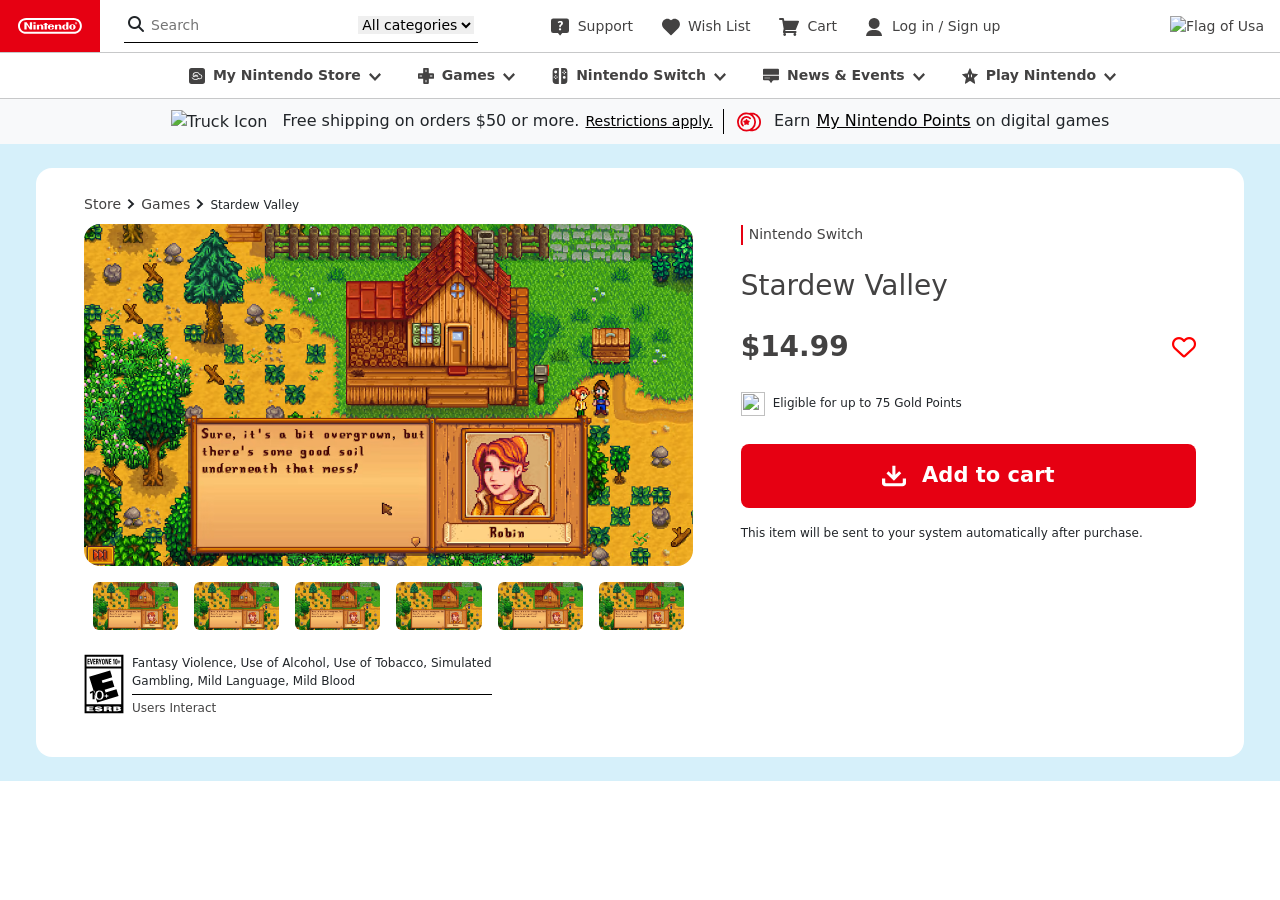
==== Nintendo/index.html @ bbfe1901 "start project Nintendo" ====
<!DOCTYPE html>
<html lang="en">
  <head>
    <meta charset="UTF-8" />
    <meta name="viewport" content="width=device-width, initial-scale=1.0" />
    <title>Nintendo</title>
    <link rel="stylesheet" href="css/style.css" />
    <link rel="stylesheet" href="css/bootstrap.min.css" />
    <link
      rel="stylesheet"
      href="https://cdnjs.cloudflare.com/ajax/libs/font-awesome/6.6.0/css/all.min.css"
      integrity="sha512-Kc323vGBEqzTmouAECnVceyQqyqdsSiqLQISBL29aUW4U/M7pSPA/gEUZQqv1cwx4OnYxTxve5UMg5GT6L4JJg=="
      crossorigin="anonymous"
      referrerpolicy="no-referrer"
    />
  </head>
  <body>
    <!-- navbar -->
    <nav class="d-flex justify-content-between align-items-center">
      <div class="left d-flex align-items-center">
        <a href="" class="">
          <svg
            viewBox="0 0 97 24"
            xmlns="http://www.w3.org/2000/svg"
            width="69"
            role="presentation"
            alt=""
            data-testid="NintendoRacetrackLogoIcon"
            size="69"
            color="currentColor"
            class="brand"
          >
            <path
              d="M17.945 14.157l-4.85-7.838H9.609V17.59h3.486V9.752l4.85 7.838h3.456V6.32h-3.486l.03 7.837zm27.554-4.04V8.993H43.68v-1.52h-3.395v1.52h-1.849v1.124h1.85v7.473h3.394v-7.473h1.82zM23.341 17.56h3.364v-7.474h-3.364v7.474zm0-8.932h3.395V6.319H23.34v2.309zm59.17.942c-2.728 0-4.941 1.883-4.941 4.192s2.213 4.193 4.94 4.193c2.729 0 4.942-1.884 4.942-4.193 0-2.309-2.213-4.192-4.941-4.192zm1.364 5.772c0 1.185-.698 1.67-1.364 1.67-.667 0-1.395-.485-1.395-1.67v-3.16c0-1.184.697-1.67 1.395-1.67.666 0 1.364.486 1.364 1.67v3.16zm-10.73-4.891c-.547-.304-1.123-.608-1.91-.669-2.426-.212-4.305 1.945-4.305 3.92 0 2.612 2 3.554 2.304 3.706 1.152.516 2.607.547 3.88-.274v.426h3.334V6.32h-3.334c.03 0 .03 2.4.03 4.13zm.03 3.342v1.336c0 1.155-.789 1.458-1.334 1.458-.546 0-1.334-.303-1.334-1.458v-2.673c0-1.155.788-1.458 1.334-1.458.515 0 1.333.303 1.333 1.458v1.337zM34.616 9.752c-1.122.03-2.031.516-2.698 1.124v-.79h-3.365v7.474h3.365v-4.922c0-.638.697-1.367 1.607-1.367.909 0 1.546.73 1.546 1.367v4.922h3.364v-4.071c0-2.947-2.546-3.798-3.82-3.737zm27.433 0a4.075 4.075 0 0 0-2.698 1.124v-.79h-3.365v7.474h3.365v-4.922c0-.638.697-1.367 1.606-1.367.91 0 1.546.73 1.546 1.367v4.922h3.365v-4.071c0-2.947-2.546-3.798-3.82-3.737zm-7.063 4.101c0-2.309-2.243-4.253-4.971-4.253-2.759 0-4.972 1.884-4.972 4.193 0 2.308 2.213 4.192 4.972 4.192 2.273 0 4.213-1.306 4.789-3.068H51.44v.455c0 1.367-.91 1.671-1.394 1.671-.515 0-1.425-.304-1.425-1.67v-1.55l6.366.03zm-6.123-2.643a1.391 1.391 0 0 1 1.182-.668c.455 0 .91.213 1.182.668.212.365.212.82.212 1.458H48.62c0-.637.03-1.063.243-1.458zm39.921-3.493c0-.365-.272-.547-.818-.547h-.758v1.914h.455v-.79h.242l.364.79h.515l-.424-.851c.273-.091.424-.273.424-.516zm-.879.273h-.242v-.547h.212c.273 0 .424.091.424.274 0 .212-.12.273-.394.273zm.03-1.58c-.94 0-1.727.79-1.727 1.732s.788 1.732 1.728 1.732 1.727-.79 1.727-1.732a1.73 1.73 0 0 0-1.727-1.732zm0 3.13a1.413 1.413 0 0 1-1.394-1.398c0-.76.637-1.398 1.395-1.398.757 0 1.394.638 1.394 1.398 0 .76-.637 1.397-1.394 1.397zM84.148 0H12.64C5.062-.03 0 5.438 0 11.97c0 6.53 5.062 11.939 12.67 11.939h71.508c7.608 0 12.67-5.408 12.67-11.94C96.818 5.44 91.726 0 84.148 0zm-.03 20.993H12.671c-6.033.03-9.7-4.041-9.7-9.023 0-4.983 3.698-8.993 9.7-9.023h71.446c6.002 0 9.7 4.04 9.7 9.023 0 4.982-3.668 9.023-9.7 9.023z"
              fill="currentColor"
            ></path>
          </svg>
        </a>
        <div
          class="border search border-top-0 border-start-0 border-end-0 border-1 border-black ms-4 py-1 px-1"
        >
          <i class="fa-solid fa-magnifying-glass"></i>
          <input
            type="search"
            name=""
            id=""
            class="border border-0"
            placeholder="Search"
          />
          <select name="" id="" class="border border-0">
            <option name="" id="">All categories</option>
            <option value="1">1</option>
            <option value="2">2</option>
            <option value="3">3</option>
            <option value="4">4</option>
          </select>
        </div>
      </div>
      <div class="right">
        <a href="" class="ms-4">
          <svg
            xmlns="http://www.w3.org/2000/svg"
            viewBox="0 0 32 32"
            width="18"
            role="presentation"
            alt=""
            data-testid="SupportIcon"
            size="18"
            color="currentColor"
            class="me-1"
          >
            <path
              d="M28.126.862H3.876A3.904 3.904 0 0 0 0 4.757v17.838a3.905 3.905 0 0 0 3.875 3.896h8.375c.125 0 .125 0 .125.125l3.626 4.397a.122.122 0 0 0 .125.125c.125 0 .125 0 .25-.125L20 26.616a.122.122 0 0 1 .124-.125h8.001A3.904 3.904 0 0 0 32 22.595V4.757A3.903 3.903 0 0 0 28.126.862zM17.954 20.91a2.018 2.018 0 0 1-.438.64 2.062 2.062 0 0 1-1.446.58 2.092 2.092 0 0 1-.802-.154 1.944 1.944 0 0 1-.652-.43 1.98 1.98 0 0 1-.427-.642 2.119 2.119 0 0 1-.001-1.59 1.97 1.97 0 0 1 .43-.65 2.055 2.055 0 0 1 .643-.432 2.078 2.078 0 0 1 1.613 0 2.152 2.152 0 0 1 .64.428l.002.001a2.045 2.045 0 0 1 .438 2.25zm2.964-10.055a4.505 4.505 0 0 1-.662 1.159 5.04 5.04 0 0 1-.861.844l-.822.622a6.01 6.01 0 0 0-.626.538.766.766 0 0 0-.231.426l-.303 1.923h-2.517l-.222-2.13a1.824 1.824 0 0 1 .193-1.127 3.152 3.152 0 0 1 .648-.812 7.965 7.965 0 0 1 .838-.658 6.94 6.94 0 0 0 .782-.626 3.116 3.116 0 0 0 .574-.716 1.726 1.726 0 0 0 .208-.873 1.287 1.287 0 0 0-.112-.55 1.213 1.213 0 0 0-.318-.414 1.482 1.482 0 0 0-.506-.275 2.946 2.946 0 0 0-1.628.018 3.595 3.595 0 0 0-.666.277 8.824 8.824 0 0 0-.49.294.966.966 0 0 1-1.483-.33l-.872-1.378.24-.212a8 8 0 0 1 .86-.657 6.234 6.234 0 0 1 1.023-.55 6.4 6.4 0 0 1 1.192-.37 6.63 6.63 0 0 1 3.248.15 4.301 4.301 0 0 1 1.475.826 3.736 3.736 0 0 1 .966 1.314 4.161 4.161 0 0 1 .34 1.703 4.304 4.304 0 0 1-.268 1.584z"
              fill="currentColor"
              fill-rule="evenodd"
            ></path>
          </svg>
          <span>Support</span>
        </a>
        <a href="" class="ms-4">
          <svg
            xmlns="http://www.w3.org/2000/svg"
            viewBox="0 0 32 32"
            width="18"
            role="presentation"
            alt=""
            data-testid="HeartIcon"
            size="18"
            color="currentColor"
            class="me-1"
          >
            <path
              d="M22.3 1.3c-2.3 0-4.5 1-6.3 2.8-1.7-1.8-3.9-2.8-6.3-2.8C4.4 1.3 0 5.7 0 11.2c0 2.6 1.2 5.1 3.3 7.3L15 30.2c.3.3.6.4 1 .4.3 0 .7-.1 1-.4l11.6-11.6c1.5-1.8 3.3-4.3 3.3-7.5.1-5.4-4.3-9.8-9.6-9.8z"
              fill-rule="evenodd"
              clip-rule="evenodd"
              fill="currentColor"
            ></path>
          </svg>
          <span>Wish List</span>
        </a>
        <a href="" class="ms-4">
          <svg
            data-name="Shopping cart"
            xmlns="http://www.w3.org/2000/svg"
            viewBox="0 0 32 32"
            width="20"
            role="presentation"
            alt=""
            data-testid="ShoppingCartIcon"
            size="20"
            color="currentColor"
            class="me-1"
          >
            <path
              fill="currentColor"
              d="M23.12 28.073a2.248 2.248 0 1 0 2.25-2.326h-.005a2.288 2.288 0 0 0-2.245 2.326zm2.397-7.29a1.728 1.728 0 0 0 1.498-.982l4.844-11.686a1.544 1.544 0 0 0-.15-1.551 1.593 1.593 0 0 0-1.349-.673H8.44l-.55-2.895A1.494 1.494 0 0 0 6.393 1.6H1.598A1.606 1.606 0 0 0 0 3.255a1.548 1.548 0 0 0 1.598 1.654h3.496L7.49 18.973l-1.098 4.706a1.67 1.67 0 0 0 .25 1.395 1.529 1.529 0 0 0 1.198.673h18.675a1.656 1.656 0 0 0 0-3.31H9.937l.4-1.654zm-18.726 7.29a2.248 2.248 0 1 0 2.25-2.326h-.005a2.288 2.288 0 0 0-2.245 2.326z"
            ></path>
          </svg>
          <span>Cart</span>
        </a>
        <a href="" class="ms-4">
          <svg
            xmlns="http://www.w3.org/2000/svg"
            viewBox="0 0 32 32"
            width="18"
            role="presentation"
            alt=""
            data-testid="UserIcon"
            size="18"
            color="currentColor"
            class="me-1"
          >
            <path
              d="M16.22 19.41A9.71 9.71 0 1 1 26 9.7a9.74 9.74 0 0 1-9.8 9.71M1.84 32a10.88 10.88 0 0 1 10.94-10.74h6.57A10.88 10.88 0 0 1 30.29 32H1.84"
              fill="currentColor"
            ></path>
          </svg>
          <span>Log in / Sign up</span>
        </a>
        <svg
          viewBox="0 0 135 18"
          xmlns="http://www.w3.org/2000/svg"
          width="136"
          role="presentation"
          alt=""
          data-testid="MyNintendoStoreLogoIcon"
          size="136"
          color="currentColor"
          class="text-white store"
        >
          <path
            d="M76.974 9.947c-.19-.58-.727-1.197-1.672-1.197-.67 0-1.337.342-1.632 1.197h3.304zm1.781.54c0 .641-.42.81-1.25.81h-3.862c.187.86.965 1.313 1.632 1.313.658 0 1.155-.24 1.561-.761l1.553.564c-.505 1.03-1.674 1.854-3.098 1.854-1.956 0-3.44-1.76-3.44-3.6 0-1.78 1.45-3.578 3.422-3.578 2.27 0 3.455 1.996 3.483 3.398zm4.316-3.397c-.713 0-1.35.298-1.738.784h-.02V7.3h-1.904v6.758h1.903v-3.29c0-1.314.692-1.88 1.477-1.88.545 0 1.375.357 1.375 1.686v3.48h1.903V10.43c0-2.273-1.52-3.339-2.996-3.339zM70.409 5.435H68.51v1.863h-1.27v1.593h1.27v5.165h1.9V8.891h1.286V7.298H70.41V5.435h-.001zm29.304 5.246c0-1.001-.773-1.816-1.724-1.816-.95 0-1.723.815-1.723 1.816 0 1.002.773 1.817 1.724 1.817.95 0 1.724-.815 1.724-1.817h-.001zm1.771-.002c0 1.978-1.564 3.588-3.494 3.588-1.931 0-3.494-1.61-3.494-3.588 0-1.98 1.563-3.59 3.494-3.59 1.93 0 3.494 1.612 3.494 3.59zm1.184 3.093l-.147-.518h-.267v.805h.183l-.006-.603.169.603h.132l.168-.603-.006.603h.183v-.805h-.268l-.141.518zM91.96 10.677c0-1.022-.736-1.83-1.732-1.83-.995 0-1.755.822-1.755 1.83s.76 1.829 1.755 1.829c.996 0 1.732-.808 1.732-1.829zm-.01-6.133h1.904v9.515H91.95v-.5h-.032c-.15.231-.854.708-1.753.708-1.877 0-3.458-1.617-3.458-3.59 0-1.973 1.58-3.588 3.458-3.588.9 0 1.602.474 1.753.705h.032v-3.25zM35.933 4.48c-.484 0-1.023.197-1.45 1.202-.292.69-2.296 5.375-2.296 5.375h-.038l-2.298-5.378c-.427-1.002-.994-1.198-1.45-1.198-.661 0-1.276.451-1.276 1.53v8.046h2.042V8.753h.04l1.903 4.464c.33.773.697.902 1.057.902.361 0 .729-.129 1.058-.902l1.903-4.464h.04v5.303h2.042V6.018c0-1.079-.56-1.54-1.277-1.54zm65.714 8.955h.153v.625h.2v-.625h.153v-.18h-.506v.18zm-59.967-1.95L40.086 7.29h-2.128l2.844 6.63c-.182.876-.727 1.218-1.488 1.218h-.279v1.687h.362c1.454 0 2.207-.269 2.66-1.412.112-.28 3.2-8.123 3.2-8.123h-2.143l-1.434 4.194zM17.73 5.156C16.182 2.24 13.406.515 10.203.515c-3.769 0-7.667 2.59-7.667 6.922 0 3.042 2.526 4.287 2.635 4.338a.825.825 0 0 0 1.091-.376l1.445-2.78 1.044 2.113c.144.29.431.472.747.472s.604-.182.747-.472l1.039-2.1 1.413 2.762a.826.826 0 0 0 1.132.362.88.88 0 0 0 .35-1.17l-2.166-4.237a.846.846 0 0 0-.749-.461.835.835 0 0 0-.74.472L9.498 8.435 8.473 6.36a.835.835 0 0 0-.739-.472.837.837 0 0 0-.748.456l-1.762 3.39C4.757 9.3 4.213 8.557 4.213 7.437c0-3.249 3.045-5.191 5.99-5.191 2.715 0 5.054 1.55 6.256 4.145.148.32.47.513.813.49.08-.005.11-.003.125-.003.028.002.049.002.066.002 2.086 0 3.54 1.94 3.54 3.68 0 2.11-1.605 3.763-3.652 3.763-.81 0-1.602-.338-1.998-.651a.815.815 0 0 0-1.028.005 9.116 9.116 0 0 1-5.639 1.965c-3.375 0-5.863-1.94-6.8-3.085a.82.82 0 0 0-1.182-.104.886.886 0 0 0-.1 1.219c.31.379 3.168 3.7 8.082 3.7 2.867 0 4.98-1.106 6.19-1.967a5.305 5.305 0 0 0 2.474.649c2.988 0 5.33-2.414 5.33-5.494 0-2.537-1.978-5.25-4.95-5.403zm39.372 8.902h1.903V7.297h-1.903v6.762zm6.802-6.969c-.713 0-1.35.298-1.738.784h-.02V7.3h-1.903v6.758h1.903v-3.29c0-1.314.69-1.88 1.476-1.88.545 0 1.375.357 1.375 1.686v3.48H66.9V10.43c0-2.273-1.521-3.339-2.997-3.339zm-5.85-2.972c-.615 0-1.112.514-1.112 1.147 0 .634.497 1.148 1.111 1.148s1.112-.514 1.112-1.148c0-.633-.498-1.147-1.112-1.147zm-4.332 6.308l-3.86-5.239c-.398-.54-.778-.706-1.086-.706-.727 0-1.11.453-1.11 1.101v8.474h2.043V8.173l3.86 5.24c.398.54.777.707 1.085.707.729 0 1.11-.453 1.11-1.102V4.545H53.72v5.882zm71.964-2.516h-.021v-.612h-1.902v6.758h1.902V11.01c0-1.28.667-2.01 1.694-2.01h.065V7.09c-.666 0-1.39.277-1.738.82zm-4.267 2.771c0-1.001-.773-1.815-1.724-1.815-.95 0-1.723.814-1.723 1.816 0 1 .773 1.815 1.724 1.815.95 0 1.723-.814 1.723-1.816zm1.77-.002c0 1.978-1.562 3.588-3.493 3.588-1.93 0-3.494-1.61-3.494-3.588 0-1.98 1.564-3.59 3.494-3.59 1.93 0 3.494 1.612 3.494 3.59zm-8.428-5.244h-1.898v1.863h-1.272v1.594h1.272v5.164h1.898V8.892h1.287V7.298h-1.287V5.435zm17.965 4.512c-.192-.579-.729-1.197-1.674-1.197-.669 0-1.324.342-1.62 1.197h3.294zm.53 1.35h-3.87c.235.871.987 1.311 1.639 1.311.66 0 1.156-.236 1.561-.76l1.556.565c-.506 1.028-1.675 1.854-3.1 1.854-1.955 0-3.441-1.76-3.441-3.6 0-1.78 1.452-3.578 3.422-3.578 2.272 0 3.457 1.995 3.485 3.398 0 .641-.42.81-1.252.81zm-21.82.08c0 1.374-1.178 2.962-3.155 2.962-1.562 0-2.744-.99-3.345-1.768l1.744-1.252c.474.495 1.071.866 1.651.866.51 0 .992-.331.992-.808 0-.674-.92-.933-1.922-1.324-1.7-.663-2.225-1.681-2.225-2.882 0-1.445 1.224-2.908 3.108-2.908 1.223 0 2.283.75 2.957 1.605l-1.609 1.162c-.506-.485-.943-.659-1.425-.659-.696 0-.98.433-.98.783 0 .732.972.95 1.927 1.322 1.93.748 2.284 1.858 2.284 2.9h-.001z"
            fill="currentColor"
            fill-rule="nonzero"
            mask="url(#b)"
          ></path>
        </svg>
        <a href="" class="ms-4 me-3">
          <img
            src="https://assets.nintendo.com/image/upload/c_scale,w_24,q_auto/ncom/global/flags-change-region/FlagUsaIconRegionSelect.png"
            alt="Flag of Usa"
            loading="lazy"
          />
        </a>
      </div>
    </nav>
    <hr class="m-0 p-0" />
    <!-- menu -->
    <div class="menu">
      <button>
        <svg
          viewBox="0 0 32 32"
          xmlns="http://www.w3.org/2000/svg"
          width="16"
          role="presentation"
          alt=""
          data-testid="MyNintendoTileIcon"
          size="16"
          color="currentColor"
        >
          <path
            d="M26.667 0H5.333A5.333 5.333 0 0 0 0 5.333v21.334A5.333 5.333 0 0 0 5.333 32h21.334A5.333 5.333 0 0 0 32 26.667V5.333A5.333 5.333 0 0 0 26.667 0zm-5.105 22.423a5.212 5.212 0 0 1-2.37-.602 10.482 10.482 0 0 1-13.67-1.608.803.803 0 0 1 1.228-1.036 8.866 8.866 0 0 0 11.914 1.04.803.803 0 0 1 .986-.005 3.461 3.461 0 0 0 5.41-2.888 3.495 3.495 0 0 0-3.39-3.416c-.016 0-.036 0-.063-.002a.962.962 0 0 0-.12.003.806.806 0 0 1-.778-.455 6.54 6.54 0 0 0-5.992-3.848c-2.82 0-5.738 1.802-5.738 4.819-.003.818.35 1.596.969 2.132l1.688-3.147a.803.803 0 0 1 1.423.015l.982 1.926.983-1.926a.8.8 0 0 1 .71-.438c.3 0 .574.164.716.428l2.076 3.933a.8.8 0 0 1-.03.804.802.802 0 0 1-1.391-.054l-1.353-2.564-.995 1.95a.803.803 0 0 1-1.431-.001l-1-1.96-1.384 2.58a.805.805 0 0 1-1.046.349 4.563 4.563 0 0 1-2.524-4.027C7.372 10.403 11.107 8 14.717 8a8.081 8.081 0 0 1 7.209 4.308 5.063 5.063 0 0 1-.363 10.115z"
            fill="currentColor"
            fill-rule="evenodd"
          ></path>
        </svg>
        <span class="ms-2 me-2"> My Nintendo Store</span>
        <svg
          xmlns="http://www.w3.org/2000/svg"
          viewBox="0 0 32 32"
          width="12"
          role="presentation"
          alt=""
          data-testid="ChevronDownIcon"
          size="12"
          color="currentColor"
        >
          <path
            fill-rule="evenodd"
            clip-rule="evenodd"
            fill="currentColor"
            d="M27.7 5.3L32 9.8 16 26.7 0 9.8l4.3-4.5L16 17.7z"
          ></path>
        </svg>
      </button>
      <button>
        <svg
          xmlns="http://www.w3.org/2000/svg"
          viewBox="0 0 32 32"
          width="16"
          role="presentation"
          alt=""
          data-testid="DPadIcon"
          size="16"
          color="currentColor"
        >
          <path
            d="M30.1 10.4h-8.5V1.9c0-1-.8-1.9-1.9-1.9h-7.5c-1 0-1.9.8-1.9 1.9v8.5H1.9c-1 0-1.9.8-1.9 1.9v7.5c0 1 .8 1.9 1.9 1.9h8.5v8.5c0 1 .8 1.9 1.9 1.9h7.5c1 0 1.9-.8 1.9-1.9v-8.5h8.5c1 0 1.9-.8 1.9-1.9v-7.5c-.1-1.1-.9-1.9-2-1.9zM7.5 16.9H3.8c-.5 0-.9-.4-.9-.9s.4-.9.9-.9h3.8c.5 0 .9.4.9.9s-.5.9-1 .9zm9.4 11.3c0 .5-.4.9-.9.9s-.9-.4-.9-.9v-3.8c0-.5.4-.9.9-.9s.9.4.9.9v3.8zm0-20.7c0 .5-.4.9-.9.9s-.9-.4-.9-.9V3.8c0-.5.4-.9.9-.9s.9.4.9.9v3.7zm11.3 9.4h-3.8c-.5 0-.9-.4-.9-.9s.4-.9.9-.9h3.8c.5 0 .9.4.9.9.1.5-.3.9-.9.9z"
            fill-rule="evenodd"
            clip-rule="evenodd"
            fill="currentColor"
          ></path>
        </svg>
        <span class="ms-2 me-2">Games</span>
        <svg
          xmlns="http://www.w3.org/2000/svg"
          viewBox="0 0 32 32"
          width="12"
          role="presentation"
          alt=""
          data-testid="ChevronDownIcon"
          size="12"
          color="currentColor"
        >
          <path
            fill-rule="evenodd"
            clip-rule="evenodd"
            fill="currentColor"
            d="M27.7 5.3L32 9.8 16 26.7 0 9.8l4.3-4.5L16 17.7z"
          ></path>
        </svg>
      </button>
      <button>
        <svg
          xmlns="http://www.w3.org/2000/svg"
          viewBox="0 0 32 32"
          width="16"
          role="presentation"
          alt=""
          data-testid="SwitchIcon"
          size="16"
          color="currentColor"
        >
          <path
            d="M13.54 0a.18.18 0 0 1 .17.17v31.66a.15.15 0 0 1-.17.17H8.11a6.86 6.86 0 0 1-6.85-6.8V6.74A6.81 6.81 0 0 1 8.11 0h5.43zm10.4 0a6.77 6.77 0 0 1 6.8 6.74V25.2a6.82 6.82 0 0 1-6.85 6.8h-5.43a.15.15 0 0 1-.17-.17V.17c0-.11.11-.17.22-.17h5.43zM7.49 19.6a1.26 1.26 0 1 0 0 2.51 1.32 1.32 0 0 0 1.31-1.25 1.28 1.28 0 0 0-1.31-1.26zm17-3.6a2.86 2.86 0 0 0-2.85 2.86A2.86 2.86 0 1 0 24.51 16zm-14.28.86a1.26 1.26 0 1 0 0 2.51 1.35 1.35 0 0 0 1.31-1.26 1.32 1.32 0 0 0-1.29-1.25zm-5.49 0a1.26 1.26 0 1 0 0 2.51 1.36 1.36 0 0 0 1.32-1.26 1.28 1.28 0 0 0-1.3-1.25zm2.75-2.69a1.26 1.26 0 1 0 0 2.52 1.37 1.37 0 0 0 1.33-1.26 1.28 1.28 0 0 0-1.31-1.26zm17-4a1.36 1.36 0 0 0-1.31 1.26 1.32 1.32 0 1 0 1.31-1.26zm-17-5.08a2.86 2.86 0 1 0 0 5.71 2.86 2.86 0 0 0 2.85-2.86 2.82 2.82 0 0 0-2.83-2.85zm19.77 2.4a1.26 1.26 0 1 0 1.31 1.25 1.32 1.32 0 0 0-1.29-1.25zm-5.43 0a1.26 1.26 0 1 0 1.31 1.25 1.29 1.29 0 0 0-1.29-1.25zm2.68-2.75A1.36 1.36 0 0 0 23.2 6a1.32 1.32 0 1 0 1.31-1.26z"
            fill="currentColor"
            fill-rule="evenodd"
          ></path>
        </svg>
        <span class="ms-2 me-2"> Nintendo Switch </span>
        <svg
          xmlns="http://www.w3.org/2000/svg"
          viewBox="0 0 32 32"
          width="12"
          role="presentation"
          alt=""
          data-testid="ChevronDownIcon"
          size="12"
          color="currentColor"
        >
          <path
            fill-rule="evenodd"
            clip-rule="evenodd"
            fill="currentColor"
            d="M27.7 5.3L32 9.8 16 26.7 0 9.8l4.3-4.5L16 17.7z"
          ></path>
        </svg>
      </button>
      <button>
        <svg
          xmlns="http://www.w3.org/2000/svg"
          viewBox="0 0 32 32"
          width="16"
          role="presentation"
          alt=""
          data-testid="NewsIcon"
          size="16"
          color="currentColor"
        >
          <path
            fill="currentColor"
            d="M31.92 3.62a1.945 1.945 0 0 0-1.953-1.932H1.874A1.945 1.945 0 0 0-.08 3.62v10.068h32zm-32 11.692v7.201a2.027 2.027 0 0 0 1.954 1.998h8.711a2.777 2.777 0 0 1 2.178 1.073q2.97 4.736 3.315 4.728.344-.009 3.315-4.837a2.677 2.677 0 0 1 2.177-.964h8.398a2.027 2.027 0 0 0 1.953-1.998v-7.201zm14 5.15c0 .056-.07.1-.155.1H3.077c-.086 0-.156-.044-.156-.1v-1.051c0-.055.07-.1.156-.1h10.688c.086 0 .156.045.156.1z"
          ></path>
        </svg>
        <span class="ms-2 me-2">News & Events</span>
        <svg
          xmlns="http://www.w3.org/2000/svg"
          viewBox="0 0 32 32"
          width="12"
          role="presentation"
          alt=""
          data-testid="ChevronDownIcon"
          size="12"
          color="currentColor"
        >
          <path
            fill-rule="evenodd"
            clip-rule="evenodd"
            fill="currentColor"
            d="M27.7 5.3L32 9.8 16 26.7 0 9.8l4.3-4.5L16 17.7z"
          ></path>
        </svg>
      </button>
      <button>
        <svg
          xmlns="http://www.w3.org/2000/svg"
          viewBox="0 0 32 32"
          width="16"
          role="presentation"
          alt=""
          data-testid="StarPlayNintendoIcon"
          size="16"
          color="currentColor"
        >
          <path
            d="M18.9 19.1c-.9 0-1-1.5-1-3.4s0-3.5 1-3.4c.9.1 1.1 1.4 1.1 3.3-.1 2-.2 3.5-1.1 3.5m-5.8 0c-.9 0-1-1.6-1-3.4 0-1.9.2-3.2 1.1-3.3 1-.1 1 1.5 1 3.4-.1 1.8-.2 3.3-1.1 3.3M32 12.4c-.1-.3-1.4-.6-5.6-1.1-2.6-.3-5.1-.5-5.2-.5-.2 0-.4-.2-.5-.4-.6-1.6-1.3-3.3-2-4.8C17.1 1.8 16.4.7 15.9.7c-.4 0-1 1.1-2.8 5-1.1 2.4-2 4.8-2 4.8-.1.2-.3.4-.5.4 0 0-2.5.1-5.1.4-4.1.4-5.4.7-5.5 1-.1.4.8 1.3 3.9 4.2 1.9 1.8 3.9 3.4 3.9 3.4.2.1.2.3.2.4v.1s-.6 2.5-1.2 5.1c-.6 3-1.1 5.4-.7 5.7.4.4 1.8-.5 5.2-2.4 2.3-1.3 4.4-2.7 4.5-2.7.2-.1.4-.1.6 0 0 0 2.2 1.4 4.4 2.7 3.4 2 4.7 2.7 5.2 2.4.4-.3 0-2.1-.7-5.7-.5-2.6-1.2-5.1-1.2-5.1v-.1c0-.2.1-.3.2-.4 0 0 1.9-1.6 3.9-3.3 3-2.9 3.9-3.9 3.8-4.2"
            fill-rule="evenodd"
            clip-rule="evenodd"
            fill="currentColor"
          ></path>
        </svg>
        <span class="ms-2 me-2">Play Nintendo</span>
        <svg
          xmlns="http://www.w3.org/2000/svg"
          viewBox="0 0 32 32"
          width="12"
          role="presentation"
          alt=""
          data-testid="ChevronDownIcon"
          size="12"
          color="currentColor"
        >
          <path
            fill-rule="evenodd"
            clip-rule="evenodd"
            fill="currentColor"
            d="M27.7 5.3L32 9.8 16 26.7 0 9.8l4.3-4.5L16 17.7z"
          ></path>
        </svg>
      </button>
    </div>
    <hr class="m-0 p-0" />
    <!-- banner -->
    <div class="custom-banner d-flex justify-content-center">
      <div class="left">
        <img
          src="https://img.icons8.com/material-rounded/24/000000/truck.png"
          alt="Truck Icon"
        />
        <span
          ><span class="fw-medium">Free shipping </span
          ><span class="fw-light">on orders $50 or more.</span>
          <a href="#" class="text-black fw-light" style="font-size: 14px"
            >Restrictions apply.</a
          ></span
        >
      </div>
      <div class="right">
        <svg
          data-name="My Nintendo points"
          xmlns="http://www.w3.org/2000/svg"
          viewBox="0 0 32 32"
          class="sc-1nqegqx-4 hQTjhu ms-4 me-2"
          width="24"
          role="presentation"
          alt=""
          data-testid="MyNintendoPointsIcon"
          color="currentColor"
          size="24"
        >
          <path
            fill="currentColor"
            d="M31.7 13.474a11.843 11.843 0 0 0-.734-2.336 12.781 12.781 0 0 0-1.135-2.102 13.331 13.331 0 0 0-1.501-1.835 11.276 11.276 0 0 0-1.836-1.502 12.78 12.78 0 0 0-2.102-1.134 13.589 13.589 0 0 0-2.336-.734 12.638 12.638 0 0 0-5.005 0 1 1 0 0 0-.334.133A12.652 12.652 0 0 0 0 15.977 12.703 12.703 0 0 0 12.68 28.69a12.851 12.851 0 0 0 4.07-.668 1 1 0 0 0 .334.134 12.493 12.493 0 0 0 2.503.267 12.758 12.758 0 0 0 2.503-.267 11.843 11.843 0 0 0 2.335-.734 12.78 12.78 0 0 0 2.103-1.135 13.332 13.332 0 0 0 1.835-1.501 11.275 11.275 0 0 0 1.501-1.836A12.78 12.78 0 0 0 31 20.849a13.589 13.589 0 0 0 .734-2.335A12.493 12.493 0 0 0 32 16.01a15.954 15.954 0 0 0-.3-2.536zM12.68 26.287a10.088 10.088 0 0 1-7.274-3.036 10.27 10.27 0 0 1-3.003-7.308A10.088 10.088 0 0 1 5.438 8.67 10.323 10.323 0 0 1 20.02 23.285a10.405 10.405 0 0 1-7.341 3.003zm16.717-8.275a12.07 12.07 0 0 1-.567 1.869 10.503 10.503 0 0 1-.934 1.701 8.722 8.722 0 0 1-1.235 1.469 12.52 12.52 0 0 1-1.468 1.234 10.504 10.504 0 0 1-1.702.935 7.539 7.539 0 0 1-1.869.567c-.333.067-.7.133-1.034.167.4-.3.768-.634 1.135-.968A12.8 12.8 0 0 0 21.689 7a10.593 10.593 0 0 0-1.134-1 9.569 9.569 0 0 1 1.034.166 12.07 12.07 0 0 1 1.869.568 10.503 10.503 0 0 1 1.702.934 8.723 8.723 0 0 1 1.468 1.235 12.52 12.52 0 0 1 1.234 1.468 10.504 10.504 0 0 1 .935 1.702 7.539 7.539 0 0 1 .567 1.868 10.27 10.27 0 0 1 .2 2.036 8.392 8.392 0 0 1-.167 2.035z"
          ></path>
          <path
            fill="currentColor"
            d="M15.082 14.141a6.515 6.515 0 0 0-.767-.066c-.067-.2-.2-.434-.3-.701-.468-1.035-.768-1.502-1.335-1.502s-.868.467-1.335 1.502c-.1.233-.233.5-.3.7-.2.034-.467.034-.734.067-1.135.134-1.669.267-1.836.768a.735.735 0 0 0-.033.267c0 .4.234.734 1.068 1.468a6.793 6.793 0 0 0 .567.5c-.067.2-.1.468-.167.735a7.634 7.634 0 0 0-.167 1.2.949.949 0 0 0 .334.802.797.797 0 0 0 .467.166 3.271 3.271 0 0 0 1.502-.6c.233-.134.467-.267.667-.4.2.1.4.266.668.4.967.567 1.501.734 1.935.467a.922.922 0 0 0 .4-.834 8.175 8.175 0 0 0-.166-1.201c-.067-.267-.134-.534-.167-.768a6.795 6.795 0 0 0 .567-.5c.8-.735 1.068-1.068 1.068-1.469a.735.735 0 0 0-.034-.267c-.233-.433-.767-.6-1.902-.734z"
          ></path>
          <path
            fill="currentColor"
            d="M12.713 8.035a7.928 7.928 0 0 0-5.606 13.547 1.18 1.18 0 1 0 1.669-1.668 5.612 5.612 0 0 1-1.635-3.937 5.473 5.473 0 0 1 1.635-3.938 5.553 5.553 0 0 1 3.937-1.635 5.473 5.473 0 0 1 3.938 1.635 1.18 1.18 0 1 0 1.668-1.668 7.906 7.906 0 0 0-5.606-2.336z"
          ></path>
        </svg>
        <span
          >Earn <a href="#" class="text-black fw-medium">My Nintendo Points</a>
          <span class="fw-light">on digital games</span></span
        >
      </div>
    </div>
    <!-- Stardew Valley -->
    <div class="container-fluid px-5 py-4 Stardew-Valley">
      <div class="row bg-white rounded-4  pb-4">
        <div class="col-12 col-md-7 px-md-5 px-4">
          <div class="mt-4">
            <span style="font-size: 14px"><a href="">Store</a></span>
            <svg
              xmlns="http://www.w3.org/2000/svg"
              viewBox="0 0 32 32"
              width="10"
              role="presentation"
              alt=""
              data-testid="ChevronRightIcon"
              size="10"
              color="currentColor"
            >
              <path
                fill-rule="evenodd"
                clip-rule="evenodd"
                fill="currentColor"
                d="M5.3 4.3L9.8 0l16.9 16L9.8 32l-4.5-4.3L17.7 16z"
              ></path>
            </svg>
            <span style="font-size: 14px"><a href="">Games</a></span>
            <svg
              xmlns="http://www.w3.org/2000/svg"
              viewBox="0 0 32 32"
              width="10"
              role="presentation"
              alt=""
              data-testid="ChevronRightIcon"
              size="10"
              color="currentColor"
            >
              <path
                fill-rule="evenodd"
                clip-rule="evenodd"
                fill="currentColor"
                d="M5.3 4.3L9.8 0l16.9 16L9.8 32l-4.5-4.3L17.7 16z"
              ></path>
            </svg>
            <span style="font-size: 12px" class="fw-medium"
              >Stardew Valley</span
            >
            <div class="parent-image">
              <button class="btn text-white">
                <svg
                  xmlns="http://www.w3.org/2000/svg"
                  viewBox="0 0 32 32"
                  class="sc-1fakp5g-12 hSuwCu"
                  width="32"
                  role="presentation"
                  alt=""
                  data-testid="ChevronLeftIcon"
                  size="32"
                  color="currentColor"
                >
                  <path
                    fill-rule="evenodd"
                    clip-rule="evenodd"
                    fill="currentColor"
                    d="M14.3 16l12.4 11.7-4.5 4.3L5.3 16 22.2 0l4.5 4.3z"
                  ></path>
                </svg>
              </button>
              <img
                src="img/screenshot03.avif"
                class="mt-2 rounded-4"
                alt=""
                style="width: 100%"
              />
              <button class="btn text-white">
                <svg
                  xmlns="http://www.w3.org/2000/svg"
                  viewBox="0 0 32 32"
                  class="sc-1fakp5g-13 cWkoMn"
                  width="32"
                  role="presentation"
                  alt=""
                  data-testid="ChevronRightIcon"
                  size="32"
                  color="currentColor"
                >
                  <path
                    fill-rule="evenodd"
                    clip-rule="evenodd"
                    fill="currentColor"
                    d="M5.3 4.3L9.8 0l16.9 16L9.8 32l-4.5-4.3L17.7 16z"
                  ></path>
                </svg>
              </button>
            </div>
            <div class="mt-3 d-flex justify-content-center">
              <img
                src="img/screenshot03.avif"
                class="rounded-2"
                alt=""
                style="width: 14%"
              />
              <img
                src="img/screenshot03.avif"
                class="rounded-2 ms-3 ms-lg-3"
                alt=""
                style="width: 14%"
              />
              <img
                src="img/screenshot03.avif"
                class="rounded-2 ms-3 ms-lg-3"
                alt=""
                style="width: 14%"
              />
              <img
                src="img/screenshot03.avif"
                class="rounded-2 ms-3 ms-lg-3"
                alt=""
                style="width: 14%"
              />
              <img
                src="img/screenshot03.avif"
                class="rounded-2 ms-3 ms-lg-3"
                alt=""
                style="width: 14%"
              />
              <img
                src="img/screenshot03.avif"
                class="rounded-2 ms-3 ms-lg-3"
                alt=""
                style="width: 14%"
              />
            </div>
            <div class="esrb-rating mt-4 d-none d-md-flex">
              <svg
                xmlns="http://www.w3.org/2000/svg"
                width="40"
                height="60"
                viewBox="0 0 39.68 59.53"
                role="img"
                title="Everyone 10+"
              >
                <defs>
                  <style>
                    .cls-1 {
                      fill: #fff;
                    }
                  </style>
                </defs>
                <g data-name="Layer 2">
                  <g data-name="Layer 1">
                    <path d="M39.69 0H0v59.53h39.69z" class="cls-1"></path>
                    <path d="M39.11.64v58.25H.58V.64z"></path>
                    <path
                      d="M2.52 2.71H36.9v9.66H2.52zM2.5 14.47h34.4v35.51H2.5zm.01 42.32v-4.71h6.9v1.1H5.28v.67h3.5v1.1h-3.5v.74h4.29v1.1zm12.93-3.34a.52.52 0 0 0-.4-.32 2.5 2.5 0 0 0-.72-.09c-.61 0-.88.1-.88.28 0 .69 4.87.26 4.87 2 0 1.09-1.64 1.63-4 1.63s-3.7-.73-3.75-1.58h2.65a.69.69 0 0 0 .46.37 2.5 2.5 0 0 0 .79.12c.69 0 1.16-.12 1.16-.35 0-.71-4.88-.22-4.88-2 0-1 1.56-1.5 3.67-1.5 2.35 0 3.43.66 3.63 1.49zm7.02.67h1.09c.86 0 1.32-.12 1.32-.45s-.47-.49-1.11-.49h-1.3zm0 1v1.64h-2.77v-4.68h4c2.82 0 3.75.43 3.75 1.34 0 .55-.44 1-1.43 1.16.9.18 1.44.29 1.44 1.24 0 .61 0 .83.29.83v.14h-2.81a1.8 1.8 0 0 1-.14-.82c0-.62-.19-.82-1.48-.82zm9.45-1.94V54h1.16c.55 0 1-.14 1-.41s-.54-.38-1.13-.38zm0 1.64v.87h1.21c.69 0 1.21-.08 1.21-.43s-.65-.44-1.53-.44zm-2.77 2v-4.74h4c1.9 0 3.42.25 3.42 1.18 0 .49-.57.84-1.1 1 .91.13 1.4.57 1.4 1.08 0 1.05-1.44 1.42-3.64 1.42z"
                      class="cls-1"
                    ></path>
                    <path
                      d="M21.88 41.26H20.4v.81h1.48v1.44h.84v-1.44h1.48v-.81h-1.48v-1.44h-.84zm-2.36-.37c0-2.86-1.54-4.56-4.08-4.56-3.45 0-4.29 2.35-4.29 4.56 0 2.7 1.35 4.56 4.18 4.56s4.19-1.86 4.19-4.56M5.11 22.68l20.83-6.22 2.06 6.6-10.41 3.11.85 2.7L28.09 26l2.08 6.59-9.64 2.88.9 2.84 10.78-3.22 2.09 6.59L13.13 48l-8-25.32m.77 16.69a7 7 0 0 0 2.59-1.25V45h2v-8.63H8.54A6.9 6.9 0 0 1 5.9 37.7z"
                    ></path>
                    <path
                      d="M13 40.81c0-2.89 1.16-3.56 2.47-3.56 1.47 0 2.3 1.11 2.3 3.64 0 1.58-.44 3.52-2.32 3.51s-2.52-1.48-2.45-3.59M3.48 10.28V4.8h2.15v.84H4.31V7h1.22v.84H4.31v1.6h1.36v.84zM5.89 4.8h.86l.61 4 .69-4h.81l-1 5.48h-1zm3.35 5.48V4.8h2.14v.84h-1.32V7h1.22v.84h-1.22v1.6h1.37v.84zm3.53 0h-.83V4.8h1.53a.77.77 0 0 1 .67.37 1.94 1.94 0 0 1 .25 1.07 2.1 2.1 0 0 1-.17.88.77.77 0 0 1-.56.46h.18a.6.6 0 0 1 .24.14.8.8 0 0 1 .2.31 1.5 1.5 0 0 1 .09.58v.87a3.5 3.5 0 0 0 0 .47 1.2 1.2 0 0 0 0 .29h-.8a1.5 1.5 0 0 1-.09-.52v-1a1.5 1.5 0 0 0-.06-.39.5.5 0 0 0-.17-.26A.53.53 0 0 0 13 8h-.21zm0-3.11h.36a.28.28 0 0 0 .2-.08.55.55 0 0 0 .14-.19 1 1 0 0 0 .06-.26 1.3 1.3 0 0 0 0-.27 1 1 0 0 0-.11-.56.36.36 0 0 0-.31-.17h-.36zm2.86 1.21-1-3.58h.9l.59 2.32.63-2.32h.84l-1.1 3.58v1.9h-.83zm3.63 1.99a1.18 1.18 0 0 1-.79-.24 1.37 1.37 0 0 1-.4-.63 4 4 0 0 1-.15-.91v-2a4 4 0 0 1 .15-.91 1.37 1.37 0 0 1 .4-.63 1.18 1.18 0 0 1 .79-.24A1.16 1.16 0 0 1 20 5a1.3 1.3 0 0 1 .4.63 3.2 3.2 0 0 1 .15.91v2a3.2 3.2 0 0 1-.15.91 1.3 1.3 0 0 1-.4.63 1.16 1.16 0 0 1-.74.29m0-.82a.37.37 0 0 0 .27-.11.75.75 0 0 0 .16-.37 3.2 3.2 0 0 0 .07-.62V6.63a3.2 3.2 0 0 0-.07-.63.75.75 0 0 0-.16-.36.34.34 0 0 0-.27-.12.35.35 0 0 0-.28.12.86.86 0 0 0-.16.36 4 4 0 0 0-.07.62v1.82a4 4 0 0 0 .07.62.85.85 0 0 0 .16.37.38.38 0 0 0 .28.12m2.01.73V4.8h1.11l1.05 3.8V4.8h.77v5.48h-1.08l-1.07-4v4zm3.63 0V4.8h2.15v.84h-1.33V7h1.22v.84h-1.22v1.6h1.37v.84zm3.86-4.61a3.4 3.4 0 0 0 .4-.37 2.3 2.3 0 0 0 .34-.48h.72v5.46h-.82v-4.2a3 3 0 0 1-.31.33l-.33.28zm3.36-.92a1.1 1.1 0 0 1 .57.14 1 1 0 0 1 .33.47 3.5 3.5 0 0 1 .16.86V8.7a4.3 4.3 0 0 1-.13.89 1.24 1.24 0 0 1-.34.56.84.84 0 0 1-.6.2.8.8 0 0 1-.6-.2 1.24 1.24 0 0 1-.34-.56 4.3 4.3 0 0 1-.13-.89V6.22a3.5 3.5 0 0 1 .16-.86.9.9 0 0 1 .33-.47 1 1 0 0 1 .59-.14m0 .8a.24.24 0 0 0-.19.08.64.64 0 0 0-.1.29v2.61a4.4 4.4 0 0 0 0 .61.64.64 0 0 0 .1.3.19.19 0 0 0 .18.08.21.21 0 0 0 .18-.08.64.64 0 0 0 .1-.3c0-.14 0-.35.05-.61V5.92a.64.64 0 0 0-.1-.29.26.26 0 0 0-.22-.08m2.27.32H35v1.49h.92v.84H35v1.5h-.61V8.2h-.93v-.84h.93z"
                    ></path>
                  </g>
                </g>
              </svg>
              <div class="">
                <p style="font-size: 12px" class="mb-1 ms-2">
                  Fantasy Violence, Use of Alcohol, Use of Tobacco, Simulated
                  <br />
                  Gambling, Mild Language, Mild Blood
                </p>
                <div class="esrb-content ms-2">
                  <p style="font-size: 12px" class="mt-1">Users Interact</p>
                </div>
              </div>
            </div>
          </div>
        </div>
        <div
          class="col-12 col-md-5 pe-5 px-4 ps-md-0"
          style="margin-top: 2rem !important"
        >
          <div class="mt-0 mt-md-4" style="position: relative">
            <div class="line"></div>
            <p class="ms-2" style="font-size: 14px; color: #434242">
              Nintendo Switch
            </p>
            <h1 class="Stardew mt-4">Stardew Valley</h1>
            <div class="d-flex justify-content-between align-items-center mt-4">
              <span class="money">$14.99 </span>
              <i class="fa-regular fa-heart fa-xl" style="color: #ff0000"></i>
            </div>
            <div class="d-flex mt-4">
              <img
                alt=""
                src="https://assets.nintendo.com/image/upload/f_auto/q_auto/dpr_1.5/c_scale,w_100/Design%20System/Component%20Library/Icon/my-nintendo-gold-coin.png"
                style="width: 24px; height: 24px"
              />
              <p style="font-size: 12px; margin-top: 2px" class="ms-2">
                Eligible for up to 75 Gold Points
              </p>
            </div>
            <button
              class="add-cart mt-3 rounded-3 py-3 d-flex align-items-center justify-content-center w-100"
            >
              <svg
                xmlns="http://www.w3.org/2000/svg"
                viewBox="0 0 32 32"
                width="24"
                role="presentation"
                alt=""
                data-testid="DownloadIcon"
                color="currentColor"
                size="24"
                class="me-3"
              >
                <path
                  d="M4.3 19.4v5.3c0 .5.5.9 1 .9h21.4c.5 0 1-.5 1-.9v-5.3H32v6.3c-.2 2.2-2.1 4-4.4 4H4.2c-2.3 0-4.2-1.8-4.2-4v-6.3h4.3zM17.9 2.2v12.2l5-4.8 2.8 2.8-9.8 9.9L6 12.5l2.6-2.8 5.2 4.8V2.2h4.1z"
                  fill-rule="evenodd"
                  clip-rule="evenodd"
                  fill="currentColor"
                ></path>
              </svg>
              <span class="fw-bold" style="font-size: 1.3125rem">
                Add to cart
              </span>
            </button>
            <p class="mt-3" style="font-size: 12px">
              This item will be sent to your system automatically after
              purchase.
            </p>
          </div>
        </div>
      </div>
    </div>
    <script src="js/bootstrap.bundle.min.js"></script>
    <script src="js/app.js"></script>
  </body>
</html>
---- Nintendo/css/style.css ----
.brand {
  color: white;
  background-color: #e60012;
  padding: 18px;
  width: 100px;
}
nav .right a {
  color: #434242;
  text-decoration: none;
}
nav .left input:focus {
  outline: none;
  border: none;
}
nav .left select {
  font-weight: 500;
  font-size: 14px;
}
nav .left input::placeholder {
  font-size: 14px;
}
nav .right svg,
nav .right a {
  font-weight: 500;
  font-size: 14px;
  color: #434242;
}
.menu button {
  display: flex;
  align-items: center;
  border: none;
  background-color: inherit;
  color: #434242;
  font-size: 0.875rem;
  font-weight: 600;
}
.menu {
  display: flex;
  justify-content: center;
  padding: 0.7rem 0;
}
.menu button svg:last-of-type {
  margin-top: 3px;
}
.menu button {
  margin-left: 25px;
}
.custom-banner {
  display: flex;
  align-items: center;
  padding: 10px;
  background-color: #f8f9fa;
}
.custom-banner img {
  width: 24px;
  height: 24px;
  margin-right: 10px;
}
.custom-banner a {
  margin-left: 1px;
}
.custom-banner .right::before {
  content: "";
  width: 1px;
  height: 100%;
  background-color: black;
  display: block;
  position: absolute; /* اضافه کردن این خط */
  left: 10px; /* موقعیت خط از سمت چپ */
  top: 0; /* موقعیت خط از سمت بالا */
}
.custom-banner .right {
  position: relative;
}
.custom-banner svg {
  color: #e60012;
}
@media screen and (max-width: 1024px) {
  .menu {
    display: none;
  }
  .search {
    display: none;
  }
  .right a:not(:last-of-type) {
    display: none;
  }
  nav {
    background-color: #e60012;
  }
  .brand {
    width: 110px;
    height: 54px;
  }
  .store {
    display: none;
  }

  .custom-banner .right {
    display: none;
  }
}
.Stardew-Valley a {
  text-decoration: none;
  color: #434242;
}
.Stardew-Valley {
  background-color: #d6f0fa;
}
.parent-image {
  position: relative;
}
.parent-image button {
  position: absolute;
  top: 50%;
  transform: translateY(-50%);
  display: none;
}
.parent-image button:first-of-type {
  left: 5%;
}
.parent-image button:last-of-type {
  left: 87%;
}
.parent-image:hover button {
  display: inline;
}
.parent-image button:focus {
  border: none;
  outline: none;
}
.esrb-rating {
  display: flex;
  align-items: start;
}
.esrb-rating img {
  width: 50px;
  height: auto;
  margin-right: 20px;
}
.esrb-content {
  border-top: 1px solid #000;
}
.esrb-content p {
  color: #434242;
}
.line {
  width: 2px;
  height: 20px;
  background-color: #e60012;
  display: block;
  top: 1px;
  position: absolute;
}
.Stardew,
.money {
  font-size: 28px;
  color: #434242;
}
.money {
  font-weight: 700;
}
.heart{
    width: 3rem;
    height: 3rem;
}
.add-cart{
    background-color: #e60012;
    color: white;
    border: none;
}
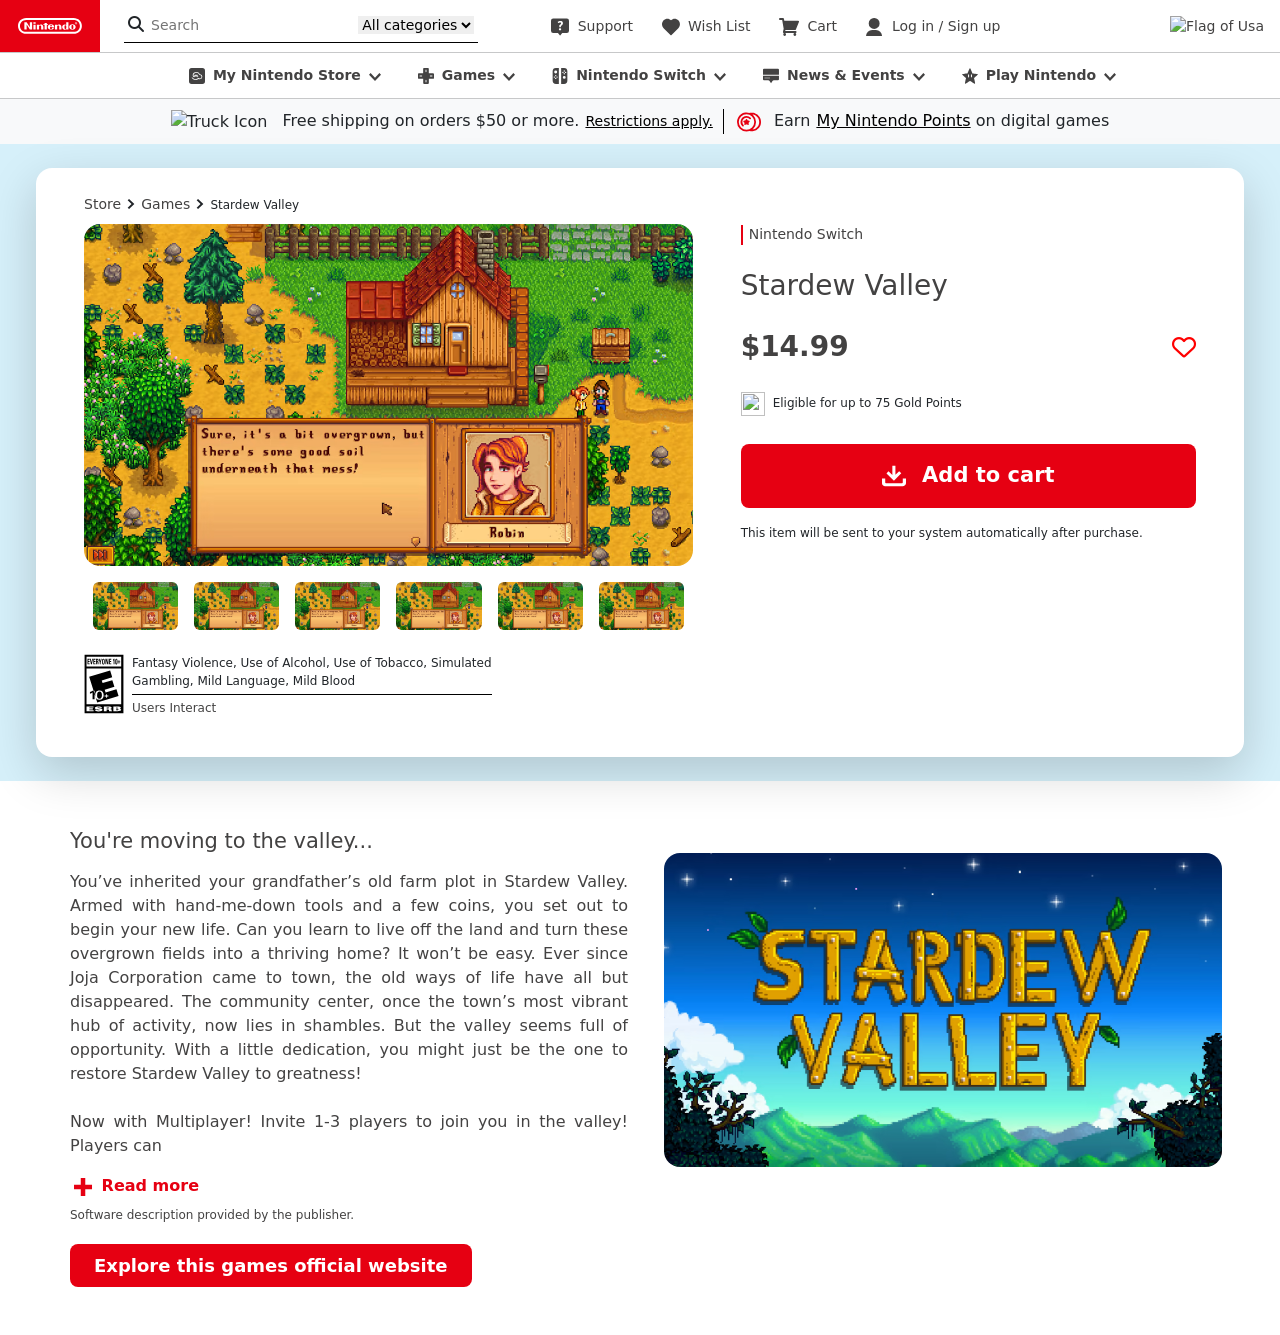
==== commit 16aff6ed: "add explore section" ====
--- a/Nintendo/index.html
+++ b/Nintendo/index.html
@@ -398,8 +398,8 @@
       </div>
     </div>
     <!-- Stardew Valley -->
-    <div class="container-fluid px-5 py-4 Stardew-Valley">
-      <div class="row bg-white rounded-4  pb-4">
+    <div class="container-fluid px-xl-5 px-0 py-0 py-xl-4 Stardew-Valley">
+      <div class="row bg-white rounded-4 pb-4 shadow-lg ">
         <div class="col-12 col-md-7 px-md-5 px-4">
           <div class="mt-4">
             <span style="font-size: 14px"><a href="">Store</a></span>
@@ -630,6 +630,57 @@
         </div>
       </div>
     </div>
+    <div
+      class="container-md container-fluid px-3 px-md-0 explore-section pt-5 pb-5"
+    >
+      <div class="row">
+        <div class="col-12 col-md-6">
+          <h2>You're moving to the valley...</h2>
+          <p style="text-align: justify" class="mt-3">
+            You’ve inherited your grandfather’s old farm plot in Stardew Valley.
+            Armed with hand-me-down tools and a few coins, you set out to begin
+            your new life. Can you learn to live off the land and turn these
+            overgrown fields into a thriving home? It won’t be easy. Ever since
+            Joja Corporation came to town, the old ways of life have all but
+            disappeared. The community center, once the town’s most vibrant hub
+            of activity, now lies in shambles. But the valley seems full of
+            opportunity. With a little dedication, you might just be the one to
+            restore Stardew Valley to greatness! <br /><br />
+            Now with Multiplayer! Invite 1-3 players to join you in the valley!
+            Players can
+          </p>
+          <a href="">
+            <svg
+              xmlns="http://www.w3.org/2000/svg"
+              viewBox="0 0 32 32"
+              width="24"
+              role="presentation"
+              alt=""
+              data-testid="PlusIcon"
+              color="currentColor"
+              size="24"
+            >
+              <path
+                fill="currentColor"
+                fill-rule="evenodd"
+                d="M32.04 12h-12V0h-8v12h-12v8h12v12h8V20h12v-8z"
+              ></path>
+            </svg>
+            <span>Read more</span>
+          </a>
+          <p class="mt-2">Software description provided by the publisher.</p>
+          <button
+            class="explore mt-1 rounded-3 py-2 px-4 fw-bold"
+            style="font-size: 1.125rem"
+          >
+            Explore this games official website
+          </button>
+        </div>
+        <div class="col-12 col-md-6 ps-md-4 ps-0 px-3 px-md-0 mt-4">
+          <img src="img/hero.avif" class="w-100 rounded-4" alt="" />
+        </div>
+      </div>
+    </div>
     <script src="js/bootstrap.bundle.min.js"></script>
     <script src="js/app.js"></script>
   </body>
--- a/Nintendo/css/style.css
+++ b/Nintendo/css/style.css
@@ -160,12 +160,32 @@
 .money {
   font-weight: 700;
 }
-.heart{
-    width: 3rem;
-    height: 3rem;
+.heart {
+  width: 3rem;
+  height: 3rem;
 }
-.add-cart{
-    background-color: #e60012;
-    color: white;
-    border: none;
+.add-cart,
+.explore {
+  background-color: #e60012;
+  color: white;
+  border: none;
+}
+.explore-section h2 {
+  font-size: 21px;
+  color: #434242;
+}
+.explore-section p {
+  color: #434242;
+}
+.explore-section a {
+  color: #e60012;
+  text-decoration: none;
+  font-weight: 700;
+}
+.explore-section svg{
+  width: 26px;
+  height: 18px;
+}
+.explore-section p:last-of-type{
+  font-size: 12px;
 }
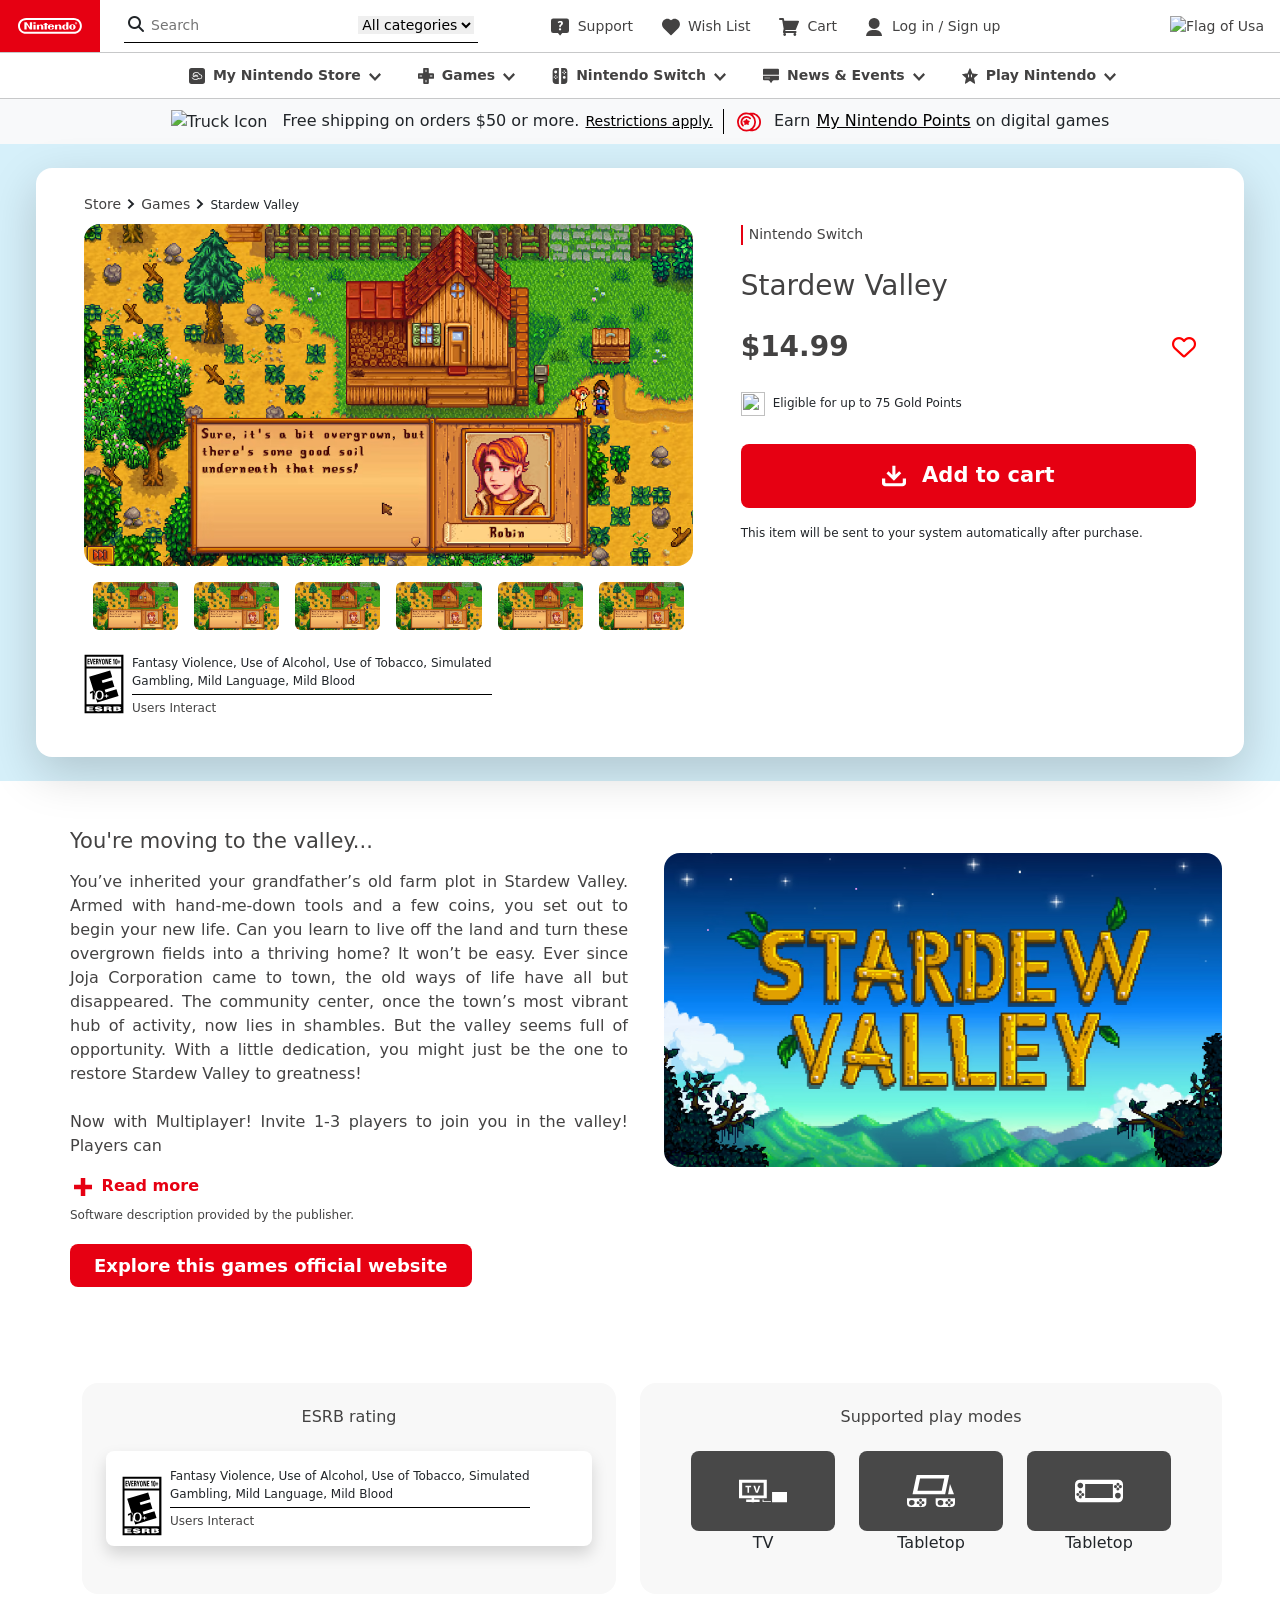
==== commit fcca428f: "add Supported section" ====
--- a/Nintendo/index.html
+++ b/Nintendo/index.html
@@ -399,7 +399,7 @@
     </div>
     <!-- Stardew Valley -->
     <div class="container-fluid px-xl-5 px-0 py-0 py-xl-4 Stardew-Valley">
-      <div class="row bg-white rounded-4 pb-4 shadow-lg ">
+      <div class="row bg-white rounded-4 pb-4 shadow-lg">
         <div class="col-12 col-md-7 px-md-5 px-4">
           <div class="mt-4">
             <span style="font-size: 14px"><a href="">Store</a></span>
@@ -630,6 +630,7 @@
         </div>
       </div>
     </div>
+    <!-- Explore -->
     <div
       class="container-md container-fluid px-3 px-md-0 explore-section pt-5 pb-5"
     >
@@ -681,6 +682,164 @@
         </div>
       </div>
     </div>
+    <!-- Supported  -->
+    <div class="container-md Supported container-fluid mt-5 mb-5">
+      <div class="row gx-5 gy-3">
+        <div class="col-md-6 col-12">
+          <div class="px-4 pb-4 rounded-4" style="background-color: #f8f8f8">
+            <h2
+              style="font-size: 16px; color: #434242"
+              class="pt-4 text-center"
+            >
+              ESRB rating
+            </h2>
+            <div
+              class="esrb-rating mt-4 d-flex bg-white shadow p-3 pb-0 align-items-center rounded-3 mb-4"
+            >
+              <svg
+                xmlns="http://www.w3.org/2000/svg"
+                width="40"
+                height="60"
+                viewBox="0 0 39.68 59.53"
+                role="img"
+                title="Everyone 10+"
+              >
+                <defs>
+                  <style>
+                    .cls-1 {
+                      fill: #fff;
+                    }
+                  </style>
+                </defs>
+                <g data-name="Layer 2">
+                  <g data-name="Layer 1">
+                    <path d="M39.69 0H0v59.53h39.69z" class="cls-1"></path>
+                    <path d="M39.11.64v58.25H.58V.64z"></path>
+                    <path
+                      d="M2.52 2.71H36.9v9.66H2.52zM2.5 14.47h34.4v35.51H2.5zm.01 42.32v-4.71h6.9v1.1H5.28v.67h3.5v1.1h-3.5v.74h4.29v1.1zm12.93-3.34a.52.52 0 0 0-.4-.32 2.5 2.5 0 0 0-.72-.09c-.61 0-.88.1-.88.28 0 .69 4.87.26 4.87 2 0 1.09-1.64 1.63-4 1.63s-3.7-.73-3.75-1.58h2.65a.69.69 0 0 0 .46.37 2.5 2.5 0 0 0 .79.12c.69 0 1.16-.12 1.16-.35 0-.71-4.88-.22-4.88-2 0-1 1.56-1.5 3.67-1.5 2.35 0 3.43.66 3.63 1.49zm7.02.67h1.09c.86 0 1.32-.12 1.32-.45s-.47-.49-1.11-.49h-1.3zm0 1v1.64h-2.77v-4.68h4c2.82 0 3.75.43 3.75 1.34 0 .55-.44 1-1.43 1.16.9.18 1.44.29 1.44 1.24 0 .61 0 .83.29.83v.14h-2.81a1.8 1.8 0 0 1-.14-.82c0-.62-.19-.82-1.48-.82zm9.45-1.94V54h1.16c.55 0 1-.14 1-.41s-.54-.38-1.13-.38zm0 1.64v.87h1.21c.69 0 1.21-.08 1.21-.43s-.65-.44-1.53-.44zm-2.77 2v-4.74h4c1.9 0 3.42.25 3.42 1.18 0 .49-.57.84-1.1 1 .91.13 1.4.57 1.4 1.08 0 1.05-1.44 1.42-3.64 1.42z"
+                      class="cls-1"
+                    ></path>
+                    <path
+                      d="M21.88 41.26H20.4v.81h1.48v1.44h.84v-1.44h1.48v-.81h-1.48v-1.44h-.84zm-2.36-.37c0-2.86-1.54-4.56-4.08-4.56-3.45 0-4.29 2.35-4.29 4.56 0 2.7 1.35 4.56 4.18 4.56s4.19-1.86 4.19-4.56M5.11 22.68l20.83-6.22 2.06 6.6-10.41 3.11.85 2.7L28.09 26l2.08 6.59-9.64 2.88.9 2.84 10.78-3.22 2.09 6.59L13.13 48l-8-25.32m.77 16.69a7 7 0 0 0 2.59-1.25V45h2v-8.63H8.54A6.9 6.9 0 0 1 5.9 37.7z"
+                    ></path>
+                    <path
+                      d="M13 40.81c0-2.89 1.16-3.56 2.47-3.56 1.47 0 2.3 1.11 2.3 3.64 0 1.58-.44 3.52-2.32 3.51s-2.52-1.48-2.45-3.59M3.48 10.28V4.8h2.15v.84H4.31V7h1.22v.84H4.31v1.6h1.36v.84zM5.89 4.8h.86l.61 4 .69-4h.81l-1 5.48h-1zm3.35 5.48V4.8h2.14v.84h-1.32V7h1.22v.84h-1.22v1.6h1.37v.84zm3.53 0h-.83V4.8h1.53a.77.77 0 0 1 .67.37 1.94 1.94 0 0 1 .25 1.07 2.1 2.1 0 0 1-.17.88.77.77 0 0 1-.56.46h.18a.6.6 0 0 1 .24.14.8.8 0 0 1 .2.31 1.5 1.5 0 0 1 .09.58v.87a3.5 3.5 0 0 0 0 .47 1.2 1.2 0 0 0 0 .29h-.8a1.5 1.5 0 0 1-.09-.52v-1a1.5 1.5 0 0 0-.06-.39.5.5 0 0 0-.17-.26A.53.53 0 0 0 13 8h-.21zm0-3.11h.36a.28.28 0 0 0 .2-.08.55.55 0 0 0 .14-.19 1 1 0 0 0 .06-.26 1.3 1.3 0 0 0 0-.27 1 1 0 0 0-.11-.56.36.36 0 0 0-.31-.17h-.36zm2.86 1.21-1-3.58h.9l.59 2.32.63-2.32h.84l-1.1 3.58v1.9h-.83zm3.63 1.99a1.18 1.18 0 0 1-.79-.24 1.37 1.37 0 0 1-.4-.63 4 4 0 0 1-.15-.91v-2a4 4 0 0 1 .15-.91 1.37 1.37 0 0 1 .4-.63 1.18 1.18 0 0 1 .79-.24A1.16 1.16 0 0 1 20 5a1.3 1.3 0 0 1 .4.63 3.2 3.2 0 0 1 .15.91v2a3.2 3.2 0 0 1-.15.91 1.3 1.3 0 0 1-.4.63 1.16 1.16 0 0 1-.74.29m0-.82a.37.37 0 0 0 .27-.11.75.75 0 0 0 .16-.37 3.2 3.2 0 0 0 .07-.62V6.63a3.2 3.2 0 0 0-.07-.63.75.75 0 0 0-.16-.36.34.34 0 0 0-.27-.12.35.35 0 0 0-.28.12.86.86 0 0 0-.16.36 4 4 0 0 0-.07.62v1.82a4 4 0 0 0 .07.62.85.85 0 0 0 .16.37.38.38 0 0 0 .28.12m2.01.73V4.8h1.11l1.05 3.8V4.8h.77v5.48h-1.08l-1.07-4v4zm3.63 0V4.8h2.15v.84h-1.33V7h1.22v.84h-1.22v1.6h1.37v.84zm3.86-4.61a3.4 3.4 0 0 0 .4-.37 2.3 2.3 0 0 0 .34-.48h.72v5.46h-.82v-4.2a3 3 0 0 1-.31.33l-.33.28zm3.36-.92a1.1 1.1 0 0 1 .57.14 1 1 0 0 1 .33.47 3.5 3.5 0 0 1 .16.86V8.7a4.3 4.3 0 0 1-.13.89 1.24 1.24 0 0 1-.34.56.84.84 0 0 1-.6.2.8.8 0 0 1-.6-.2 1.24 1.24 0 0 1-.34-.56 4.3 4.3 0 0 1-.13-.89V6.22a3.5 3.5 0 0 1 .16-.86.9.9 0 0 1 .33-.47 1 1 0 0 1 .59-.14m0 .8a.24.24 0 0 0-.19.08.64.64 0 0 0-.1.29v2.61a4.4 4.4 0 0 0 0 .61.64.64 0 0 0 .1.3.19.19 0 0 0 .18.08.21.21 0 0 0 .18-.08.64.64 0 0 0 .1-.3c0-.14 0-.35.05-.61V5.92a.64.64 0 0 0-.1-.29.26.26 0 0 0-.22-.08m2.27.32H35v1.49h.92v.84H35v1.5h-.61V8.2h-.93v-.84h.93z"
+                    ></path>
+                  </g>
+                </g>
+              </svg>
+              <div class="">
+                <p style="font-size: 12px" class="mb-1 ms-2">
+                  Fantasy Violence, Use of Alcohol, Use of Tobacco, Simulated
+                  <br />
+                  Gambling, Mild Language, Mild Blood
+                </p>
+                <div class="esrb-content ms-2">
+                  <p style="font-size: 12px" class="mt-1">Users Interact</p>
+                </div>
+              </div>
+            </div>
+          </div>
+        </div>
+        <div
+          class="col-12 col-md-6 rounded-4 px-5"
+          style="background-color: #f8f8f8"
+        >
+          <div >
+            <h2
+              style="font-size: 16px; color: #434242"
+              class="mt-4 text-center"
+            >
+              Supported play modes
+            </h2>
+            <div class="d-flex justify-content-center mt-4 mb-5 mb-md-0 ">
+              <div class="text-center ">
+                <div
+                  class="rounded-3 px-5 py-3"
+                  style="background-color: #484848; color: white"
+                >
+                  <svg
+                    viewBox="0 0 32 32"
+                    xmlns="http://www.w3.org/2000/svg"
+                    width="48"
+                    role="presentation"
+                    alt=""
+                    data-testid="TvModeIcon"
+                    size="48"
+                    color="currentColor"
+                  >
+                    <g fill="currentColor">
+                      <path
+                        d="M11.903 16.114l-1.154-3.56H9.591l1.641 4.627h1.357l1.632-4.627h-1.163zm-7.604-2.58h1.36v3.646h1.058v-3.646h1.371v-.981H4.299zm17.743 9.126v.758H32v-6.702h-9.958z"
+                      ></path>
+                      <path
+                        d="M8.433 21.6H4.784v1.808h3.649v.01h1.656v-.01h3.645V21.6H10.09v-.737h8.443V8.582H0v12.281h8.433v.737zM2.11 18.956v-8.453h14.31v8.453H2.11z"
+                      ></path>
+                      <path
+                        d="M16.333 21.6h-.603v1.801h5.589v-.602h-4.986z"
+                      ></path>
+                    </g>
+                  </svg>
+                </div>
+                <span>TV</span>
+              </div>
+              <div class="text-center ">
+                <div
+                  class="rounded-3 px-5 py-3 ms-4"
+                  style="background-color: #484848; color: white"
+                >
+                  <svg
+                    viewBox="0 0 32 32"
+                    xmlns="http://www.w3.org/2000/svg"
+                    width="48"
+                    role="presentation"
+                    alt=""
+                    data-testid="TabletopModeIcon"
+                    size="48"
+                    color="currentColor"
+                  >
+                    <path
+                      d="M31.32 18.242l-2.657-6.94-1.285 6.94h3.943zM28.174 5.336H6.418l-2.74 12.906h21.754l2.741-12.906zm-5.035 10.505H6.99l1.722-8.094h16.143l-1.717 8.094zm-21.741 5.03H0v.995h.02a.098.098 0 0 0-.02.059v2.008a2.734 2.734 0 0 0 2.736 2.731h7.426a2.737 2.737 0 0 0 2.741-2.731v-2.008a.18.18 0 0 0-.01-.06h.01v-.994H1.397zm7.64.31a1 1 0 1 1-1.004 1.002c0-.554.45-1.002 1.004-1.001zm-5.845 4.43a1.837 1.837 0 1 1 1.858-1.833c-.003.49-.2.958-.55 1.302a1.839 1.839 0 0 1-1.308.53zm3.24-1.833a1.009 1.009 0 0 1 1.004-.985.981.981 0 1 1-1.004.985zm2.605 2.57a.983.983 0 1 1 .99-.978.988.988 0 0 1-.99.977zm1.591-1.591a.982.982 0 1 1 0-1.964.982.982 0 1 1 0 1.964zM32 20.87H19.097v.995h.02a.098.098 0 0 0-.02.059v2.008a2.73 2.73 0 0 0 2.731 2.731h7.431A2.738 2.738 0 0 0 32 23.933v-2.009a.18.18 0 0 0-.01-.06H32v-.994zm-3.866.31a1 1 0 0 1-.006 1.999.999.999 0 1 1 .006-1.998zm-5.85 4.43a1.836 1.836 0 0 1 0-3.673 1.837 1.837 0 1 1 0 3.672zm3.24-1.833c.015-.545.459-.98 1.004-.985a.981.981 0 1 1 0 1.964c-.544 0-.99-.434-1.004-.979zm2.61 2.57a.983.983 0 1 1 .99-.978.988.988 0 0 1-.99.977zm1.586-1.591a.982.982 0 1 1 0-1.964.982.982 0 1 1 0 1.964z"
+                      fill="currentColor"
+                      fill-rule="evenodd"
+                    ></path>
+                  </svg>
+                </div>
+                <span class="ms-4">Tabletop</span>
+              </div>
+              <div class="text-center ">
+                <div
+                  class="rounded-3 px-5 py-3 ms-4"
+                  style="background-color: #484848; color: white"
+                >
+                  <svg
+                    viewBox="0 0 32 32"
+                    xmlns="http://www.w3.org/2000/svg"
+                    width="48"
+                    role="presentation"
+                    alt=""
+                    data-testid="HandheldModeIcon"
+                    size="48"
+                    color="currentColor"
+                  >
+                    <path
+                      d="M28.812 8.455h-2.353c-.014 0-.038.009-.052.009v-.01H5.621v.014c-.028-.004-.061-.013-.07-.013H3.192A3.196 3.196 0 0 0 0 11.65v8.696a3.203 3.203 0 0 0 3.193 3.198H5.55c.01 0 .043-.01.07-.015v.015h20.787v-.015a.163.163 0 0 0 .052.015h2.353A3.195 3.195 0 0 0 32 20.346V11.65a3.187 3.187 0 0 0-3.188-3.196zm-.183 1.973a1.014 1.014 0 1 1-1.012 1.012 1.006 1.006 0 0 1 1.012-1.012zm.994 4.276a1.003 1.003 0 1 1-2.005-.021 1.003 1.003 0 0 1 2.005.021zM3.521 10.428a1.89 1.89 0 1 1-.703 3.639 1.892 1.892 0 0 1-1.168-1.755c0-1.035.835-1.877 1.87-1.884zm1.007 6.22a1.001 1.001 0 0 1-1.509.882 1.007 1.007 0 0 1-.497-.882 1.024 1.024 0 0 1 .999-1.026 1.03 1.03 0 0 1 1.007 1.026zM.896 18.29a1.003 1.003 0 1 1 2.006.018 1.003 1.003 0 0 1-2.006-.018zm2.625 2.636a1.012 1.012 0 0 1-.725-1.727 1.013 1.013 0 0 1 1.732.713 1.008 1.008 0 0 1-1.007 1.014zm1.636-1.623a1.02 1.02 0 1 1-.004-2.04 1.02 1.02 0 0 1 .004 2.04zm20.092 1.42H6.774v-9.45H25.25v9.45zm.722-7.66a1.021 1.021 0 1 1 2.043.009 1.021 1.021 0 0 1-2.043-.009zm2.658 7.863a1.892 1.892 0 1 1 1.866-1.88 1.88 1.88 0 0 1-1.866 1.88zm1.622-6.836a1.019 1.019 0 0 1-.748-1.726 1.018 1.018 0 1 1 .748 1.726z"
+                      fill="currentColor"
+                    ></path>
+                  </svg>
+                </div>
+                <span class="ms-4">Tabletop</span>
+              </div>
+            </div>
+            <!-- <div class="d-flex justify-content-center">
+             <span>TV</span>
+            <span>Tabletop</span>
+            <span>Handheld</span>
+           </div> -->
+          </div>
+        </div>
+      </div>
+    </div>
     <script src="js/bootstrap.bundle.min.js"></script>
     <script src="js/app.js"></script>
   </body>
--- a/Nintendo/css/style.css
+++ b/Nintendo/css/style.css
@@ -188,4 +188,9 @@
 }
 .explore-section p:last-of-type{
   font-size: 12px;
-}+}
+/* @media screen and (max-width:767px) {
+  .Supported .col-3:not(.Supported .col-3:first-of-type){
+    padding-left: 0;
+  }
+} */
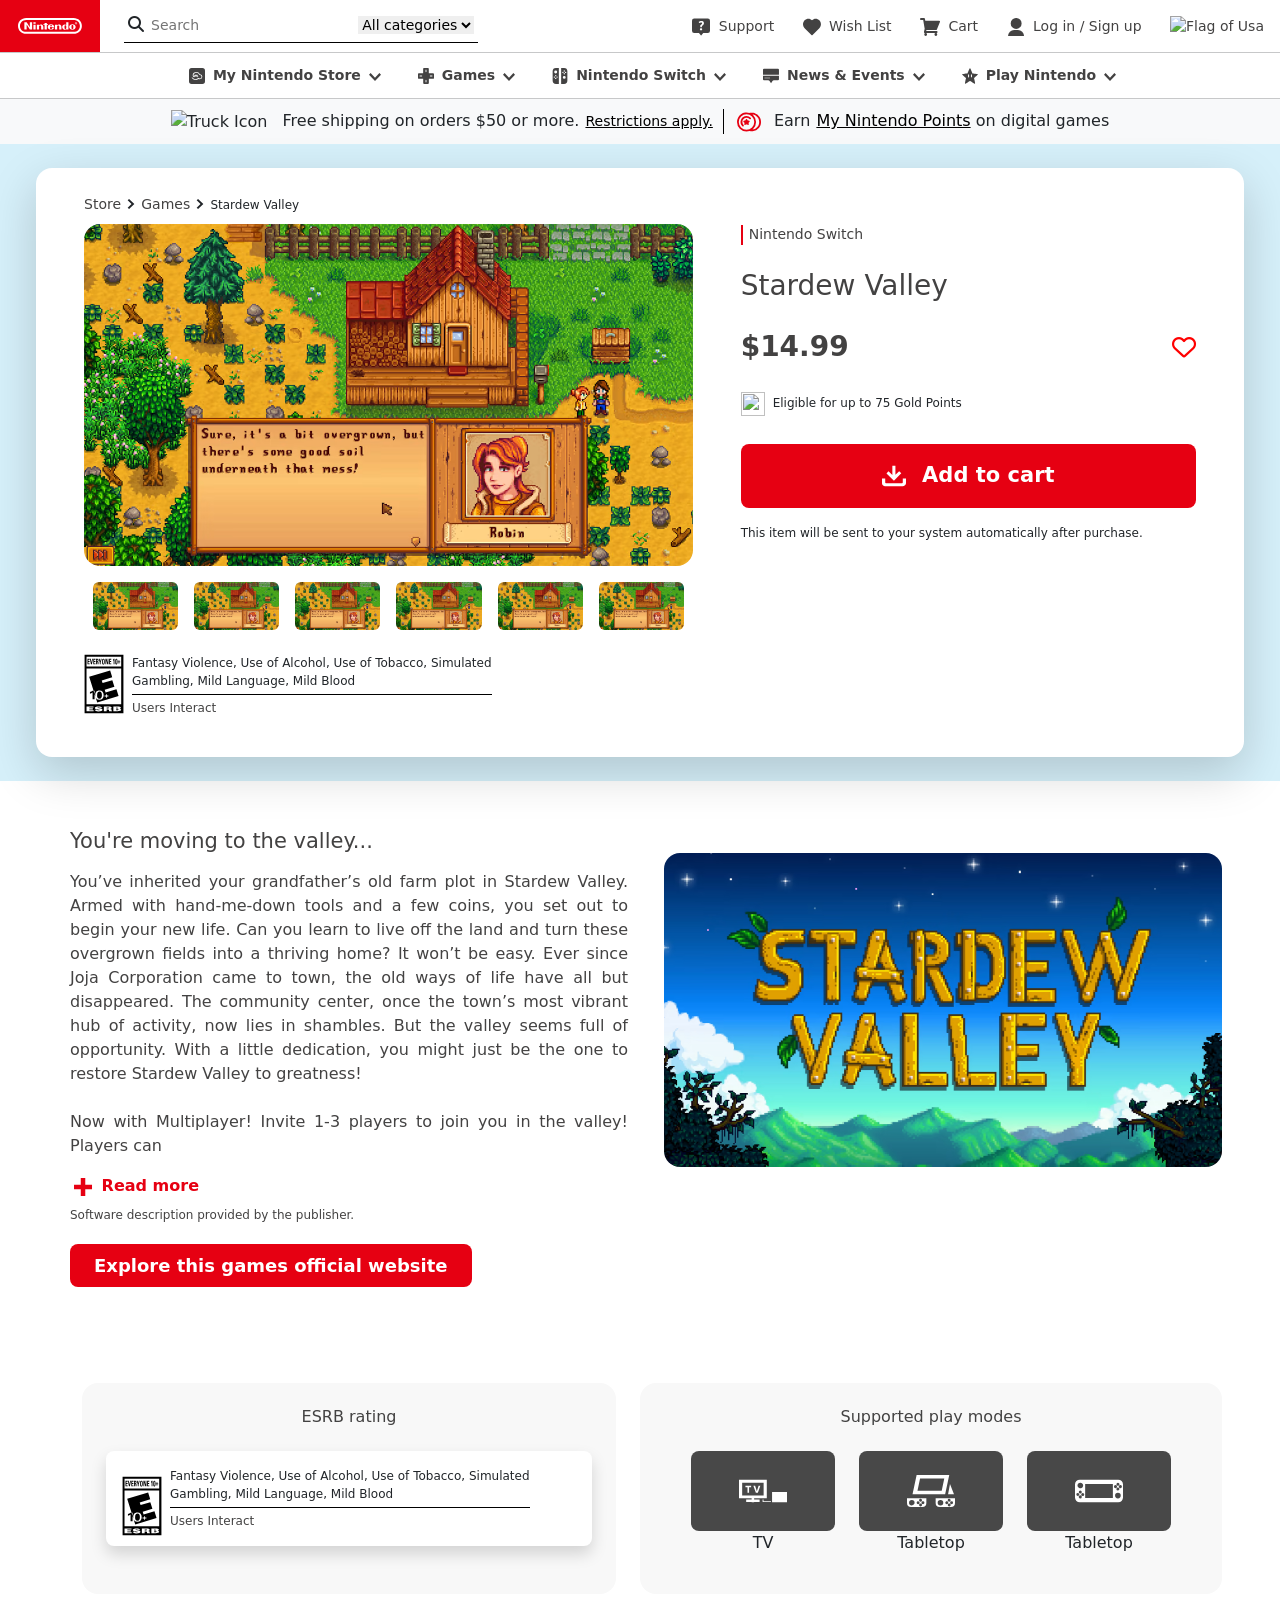
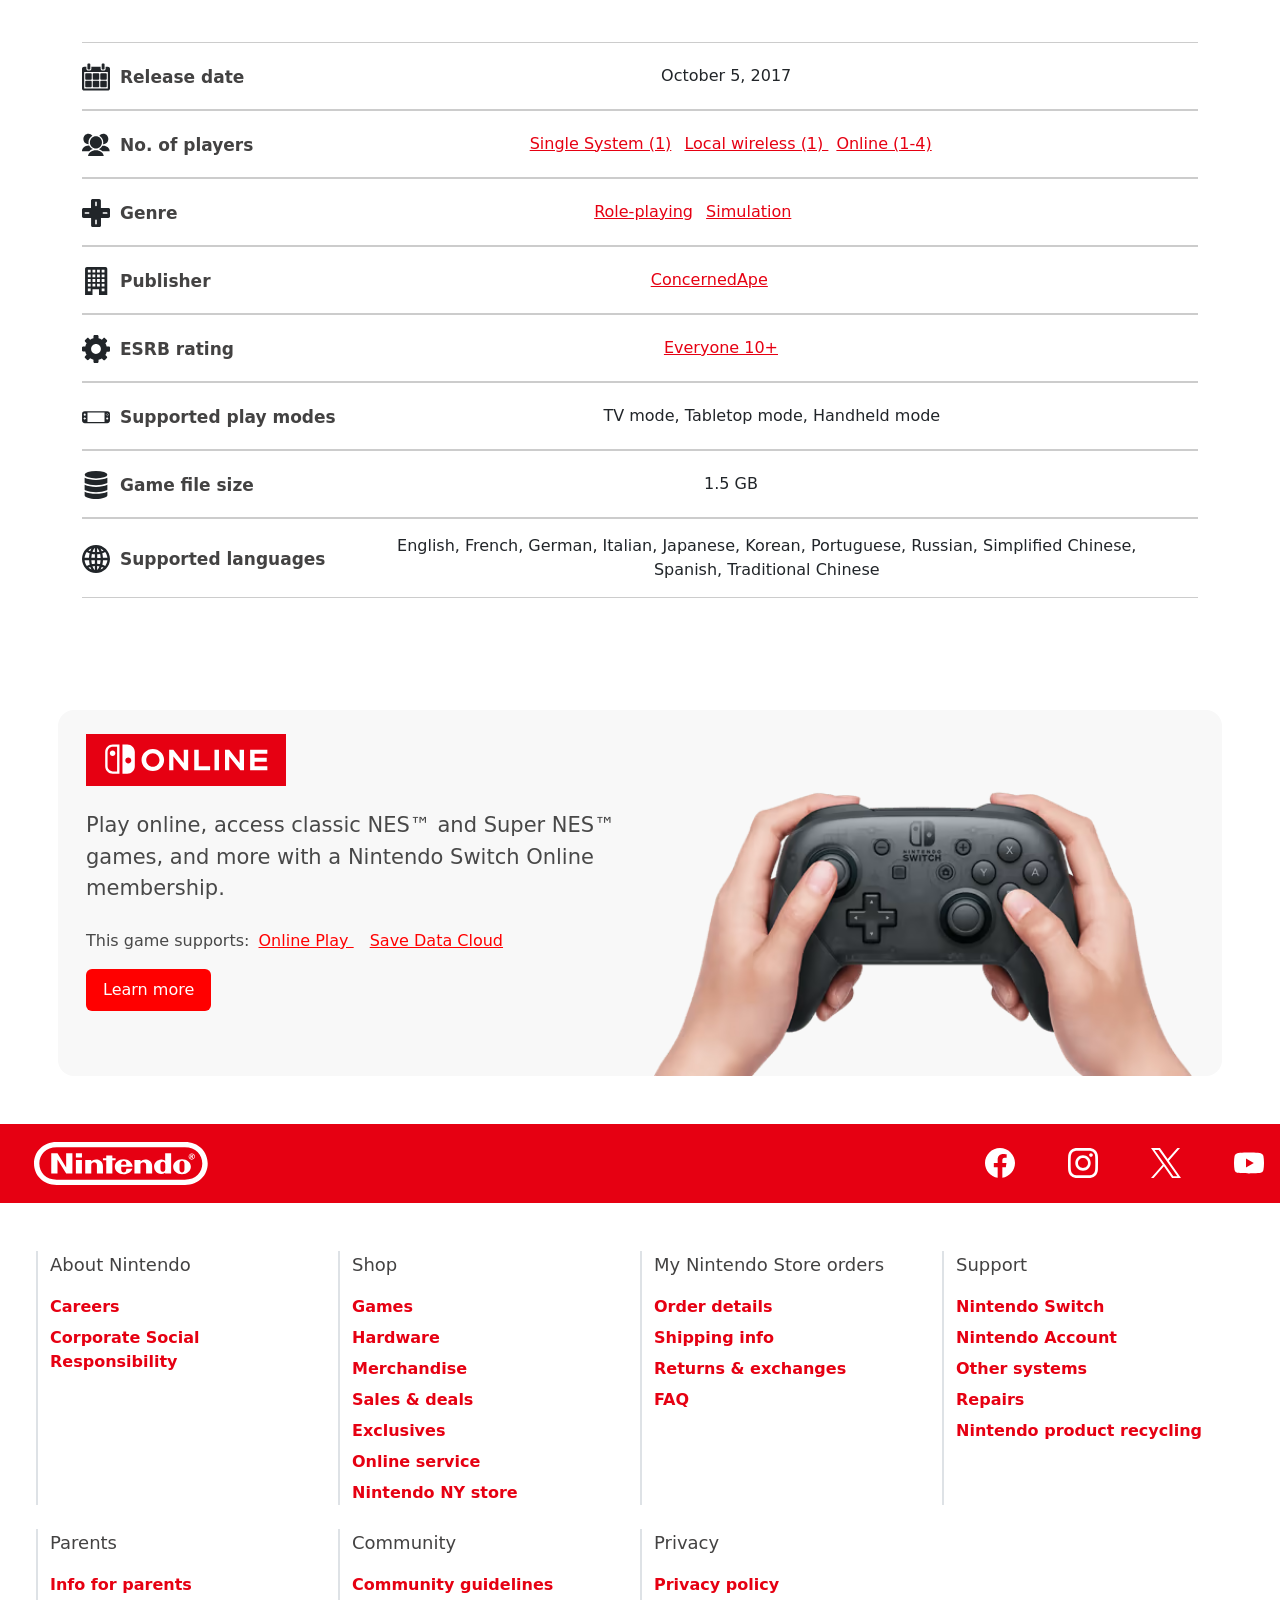
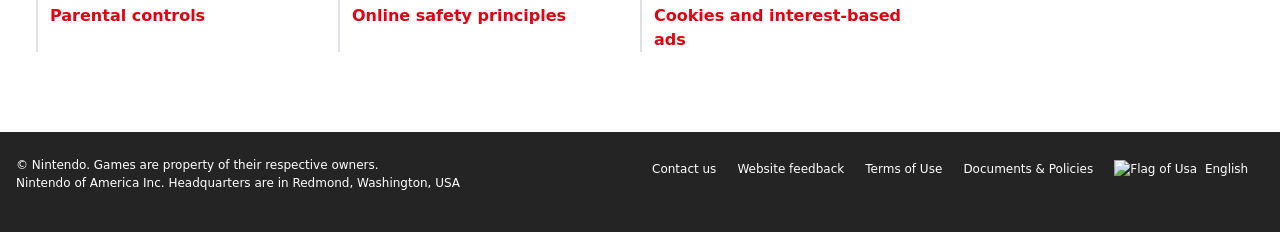
==== commit 302edc21: "add footer and more section" ====
--- a/Nintendo/index.html
+++ b/Nintendo/index.html
@@ -137,24 +137,7 @@
           </svg>
           <span>Log in / Sign up</span>
         </a>
-        <svg
-          viewBox="0 0 135 18"
-          xmlns="http://www.w3.org/2000/svg"
-          width="136"
-          role="presentation"
-          alt=""
-          data-testid="MyNintendoStoreLogoIcon"
-          size="136"
-          color="currentColor"
-          class="text-white store"
-        >
-          <path
-            d="M76.974 9.947c-.19-.58-.727-1.197-1.672-1.197-.67 0-1.337.342-1.632 1.197h3.304zm1.781.54c0 .641-.42.81-1.25.81h-3.862c.187.86.965 1.313 1.632 1.313.658 0 1.155-.24 1.561-.761l1.553.564c-.505 1.03-1.674 1.854-3.098 1.854-1.956 0-3.44-1.76-3.44-3.6 0-1.78 1.45-3.578 3.422-3.578 2.27 0 3.455 1.996 3.483 3.398zm4.316-3.397c-.713 0-1.35.298-1.738.784h-.02V7.3h-1.904v6.758h1.903v-3.29c0-1.314.692-1.88 1.477-1.88.545 0 1.375.357 1.375 1.686v3.48h1.903V10.43c0-2.273-1.52-3.339-2.996-3.339zM70.409 5.435H68.51v1.863h-1.27v1.593h1.27v5.165h1.9V8.891h1.286V7.298H70.41V5.435h-.001zm29.304 5.246c0-1.001-.773-1.816-1.724-1.816-.95 0-1.723.815-1.723 1.816 0 1.002.773 1.817 1.724 1.817.95 0 1.724-.815 1.724-1.817h-.001zm1.771-.002c0 1.978-1.564 3.588-3.494 3.588-1.931 0-3.494-1.61-3.494-3.588 0-1.98 1.563-3.59 3.494-3.59 1.93 0 3.494 1.612 3.494 3.59zm1.184 3.093l-.147-.518h-.267v.805h.183l-.006-.603.169.603h.132l.168-.603-.006.603h.183v-.805h-.268l-.141.518zM91.96 10.677c0-1.022-.736-1.83-1.732-1.83-.995 0-1.755.822-1.755 1.83s.76 1.829 1.755 1.829c.996 0 1.732-.808 1.732-1.829zm-.01-6.133h1.904v9.515H91.95v-.5h-.032c-.15.231-.854.708-1.753.708-1.877 0-3.458-1.617-3.458-3.59 0-1.973 1.58-3.588 3.458-3.588.9 0 1.602.474 1.753.705h.032v-3.25zM35.933 4.48c-.484 0-1.023.197-1.45 1.202-.292.69-2.296 5.375-2.296 5.375h-.038l-2.298-5.378c-.427-1.002-.994-1.198-1.45-1.198-.661 0-1.276.451-1.276 1.53v8.046h2.042V8.753h.04l1.903 4.464c.33.773.697.902 1.057.902.361 0 .729-.129 1.058-.902l1.903-4.464h.04v5.303h2.042V6.018c0-1.079-.56-1.54-1.277-1.54zm65.714 8.955h.153v.625h.2v-.625h.153v-.18h-.506v.18zm-59.967-1.95L40.086 7.29h-2.128l2.844 6.63c-.182.876-.727 1.218-1.488 1.218h-.279v1.687h.362c1.454 0 2.207-.269 2.66-1.412.112-.28 3.2-8.123 3.2-8.123h-2.143l-1.434 4.194zM17.73 5.156C16.182 2.24 13.406.515 10.203.515c-3.769 0-7.667 2.59-7.667 6.922 0 3.042 2.526 4.287 2.635 4.338a.825.825 0 0 0 1.091-.376l1.445-2.78 1.044 2.113c.144.29.431.472.747.472s.604-.182.747-.472l1.039-2.1 1.413 2.762a.826.826 0 0 0 1.132.362.88.88 0 0 0 .35-1.17l-2.166-4.237a.846.846 0 0 0-.749-.461.835.835 0 0 0-.74.472L9.498 8.435 8.473 6.36a.835.835 0 0 0-.739-.472.837.837 0 0 0-.748.456l-1.762 3.39C4.757 9.3 4.213 8.557 4.213 7.437c0-3.249 3.045-5.191 5.99-5.191 2.715 0 5.054 1.55 6.256 4.145.148.32.47.513.813.49.08-.005.11-.003.125-.003.028.002.049.002.066.002 2.086 0 3.54 1.94 3.54 3.68 0 2.11-1.605 3.763-3.652 3.763-.81 0-1.602-.338-1.998-.651a.815.815 0 0 0-1.028.005 9.116 9.116 0 0 1-5.639 1.965c-3.375 0-5.863-1.94-6.8-3.085a.82.82 0 0 0-1.182-.104.886.886 0 0 0-.1 1.219c.31.379 3.168 3.7 8.082 3.7 2.867 0 4.98-1.106 6.19-1.967a5.305 5.305 0 0 0 2.474.649c2.988 0 5.33-2.414 5.33-5.494 0-2.537-1.978-5.25-4.95-5.403zm39.372 8.902h1.903V7.297h-1.903v6.762zm6.802-6.969c-.713 0-1.35.298-1.738.784h-.02V7.3h-1.903v6.758h1.903v-3.29c0-1.314.69-1.88 1.476-1.88.545 0 1.375.357 1.375 1.686v3.48H66.9V10.43c0-2.273-1.521-3.339-2.997-3.339zm-5.85-2.972c-.615 0-1.112.514-1.112 1.147 0 .634.497 1.148 1.111 1.148s1.112-.514 1.112-1.148c0-.633-.498-1.147-1.112-1.147zm-4.332 6.308l-3.86-5.239c-.398-.54-.778-.706-1.086-.706-.727 0-1.11.453-1.11 1.101v8.474h2.043V8.173l3.86 5.24c.398.54.777.707 1.085.707.729 0 1.11-.453 1.11-1.102V4.545H53.72v5.882zm71.964-2.516h-.021v-.612h-1.902v6.758h1.902V11.01c0-1.28.667-2.01 1.694-2.01h.065V7.09c-.666 0-1.39.277-1.738.82zm-4.267 2.771c0-1.001-.773-1.815-1.724-1.815-.95 0-1.723.814-1.723 1.816 0 1 .773 1.815 1.724 1.815.95 0 1.723-.814 1.723-1.816zm1.77-.002c0 1.978-1.562 3.588-3.493 3.588-1.93 0-3.494-1.61-3.494-3.588 0-1.98 1.564-3.59 3.494-3.59 1.93 0 3.494 1.612 3.494 3.59zm-8.428-5.244h-1.898v1.863h-1.272v1.594h1.272v5.164h1.898V8.892h1.287V7.298h-1.287V5.435zm17.965 4.512c-.192-.579-.729-1.197-1.674-1.197-.669 0-1.324.342-1.62 1.197h3.294zm.53 1.35h-3.87c.235.871.987 1.311 1.639 1.311.66 0 1.156-.236 1.561-.76l1.556.565c-.506 1.028-1.675 1.854-3.1 1.854-1.955 0-3.441-1.76-3.441-3.6 0-1.78 1.452-3.578 3.422-3.578 2.272 0 3.457 1.995 3.485 3.398 0 .641-.42.81-1.252.81zm-21.82.08c0 1.374-1.178 2.962-3.155 2.962-1.562 0-2.744-.99-3.345-1.768l1.744-1.252c.474.495 1.071.866 1.651.866.51 0 .992-.331.992-.808 0-.674-.92-.933-1.922-1.324-1.7-.663-2.225-1.681-2.225-2.882 0-1.445 1.224-2.908 3.108-2.908 1.223 0 2.283.75 2.957 1.605l-1.609 1.162c-.506-.485-.943-.659-1.425-.659-.696 0-.98.433-.98.783 0 .732.972.95 1.927 1.322 1.93.748 2.284 1.858 2.284 2.9h-.001z"
-            fill="currentColor"
-            fill-rule="nonzero"
-            mask="url(#b)"
-          ></path>
-        </svg>
+        
         <a href="" class="ms-4 me-3">
           <img
             src="https://assets.nintendo.com/image/upload/c_scale,w_24,q_auto/ncom/global/flags-change-region/FlagUsaIconRegionSelect.png"
@@ -585,7 +568,8 @@
             <h1 class="Stardew mt-4">Stardew Valley</h1>
             <div class="d-flex justify-content-between align-items-center mt-4">
               <span class="money">$14.99 </span>
-              <i class="fa-regular fa-heart fa-xl" style="color: #ff0000"></i>
+              <i class="fa-regular fa-heart fa-xl " id="dont-like" style="color: #ff0000;cursor: pointer;"></i>
+              <i class="fa-solid fa-heart fa-xl d-none " id="like" style="color: #ff0000;cursor: pointer;"></i>
             </div>
             <div class="d-flex mt-4">
               <img
@@ -745,15 +729,15 @@
           class="col-12 col-md-6 rounded-4 px-5"
           style="background-color: #f8f8f8"
         >
-          <div >
+          <div>
             <h2
               style="font-size: 16px; color: #434242"
               class="mt-4 text-center"
             >
               Supported play modes
             </h2>
-            <div class="d-flex justify-content-center mt-4 mb-5 mb-md-0 ">
-              <div class="text-center ">
+            <div class="d-flex justify-content-center mt-4 mb-5 mb-md-0">
+              <div class="text-center">
                 <div
                   class="rounded-3 px-5 py-3"
                   style="background-color: #484848; color: white"
@@ -783,7 +767,7 @@
                 </div>
                 <span>TV</span>
               </div>
-              <div class="text-center ">
+              <div class="text-center">
                 <div
                   class="rounded-3 px-5 py-3 ms-4"
                   style="background-color: #484848; color: white"
@@ -807,7 +791,7 @@
                 </div>
                 <span class="ms-4">Tabletop</span>
               </div>
-              <div class="text-center ">
+              <div class="text-center">
                 <div
                   class="rounded-3 px-5 py-3 ms-4"
                   style="background-color: #484848; color: white"
@@ -840,6 +824,624 @@
         </div>
       </div>
     </div>
+    <!-- ifno -->
+    <div class="container-md container-fluid">
+      <div class="release-date-container">
+        <div class="release-date-left">
+          <div class="release-date-icon">
+            <svg
+              xmlns="http://www.w3.org/2000/svg"
+              viewBox="0 0 32 32"
+              xml:space="preserve"
+              width="28"
+              role="presentation"
+              alt=""
+              data-testid="CalendarIcon"
+              size="28"
+              color="currentColor"
+            >
+              <path
+                fill="currentColor"
+                d="M21.8 19.1h5.6c.5 0 .9-.4.9-.9v-5.6c0-.5-.4-.9-.9-.9h-5.6c-.5 0-.9.4-.9.9v5.6c0 .5.4.9.9.9zm0 8.6h5.6c.5 0 .9-.4.9-.9v-5.6c0-.5-.4-.9-.9-.9h-5.6c-.5 0-.9.4-.9.9v5.6c0 .5.4.9.9.9zm1.6-20.3h1.5c.5 0 .9-.4.9-.9v-5c0-.5-.4-.9-.9-.9h-1.5c-.5 0-.9.4-.9.9v5c0 .5.4.9.9.9zm-16.3 0h1.5c.5 0 .9-.4.9-.9v-5c0-.5-.4-.9-.9-.9H7.1c-.5 0-.9.4-.9.9v5c0 .5.4.9.9.9zm6.1 20.3h5.6c.5 0 .9-.4.9-.9v-5.6c0-.5-.4-.9-.9-.9h-5.6c-.5 0-.9.4-.9.9v5.6c0 .5.4.9.9.9z"
+              ></path>
+              <path
+                fill="currentColor"
+                d="M29.5 4.3H27v2.2c0 1.2-.9 2.1-2.1 2.1h-1.5c-1.2 0-2.1-1-2.1-2.1V4.3H10.7v2.2c0 1.2-.9 2.1-2.1 2.1H7.1C5.9 8.6 5 7.6 5 6.5V4.3H2.5C1.1 4.3 0 5.4 0 6.7V29c0 1.4 1.1 2.5 2.5 2.5h27c1.4 0 2.5-1.1 2.5-2.5V6.7c0-1.3-1.1-2.4-2.5-2.4zm0 24.7h-27V10.4h27V29z"
+              ></path>
+              <path
+                fill="currentColor"
+                d="M13.2 19.1h5.6c.5 0 .9-.4.9-.9v-5.6c0-.5-.4-.9-.9-.9h-5.6c-.5 0-.9.4-.9.9v5.6c0 .5.4.9.9.9zm-8.6 8.6h5.6c.5 0 .9-.4.9-.9v-5.6c0-.5-.4-.9-.9-.9H4.6c-.5 0-.9.4-.9.9v5.6c0 .5.4.9.9.9zm0-8.6h5.6c.5 0 .9-.4.9-.9v-5.6c0-.5-.4-.9-.9-.9H4.6c-.5 0-.9.4-.9.9v5.6c0 .5.4.9.9.9z"
+              ></path>
+            </svg>
+          </div>
+          <div class="release-date-text">Release date</div>
+        </div>
+        <div class="release-date-date">October 5, 2017</div>
+      </div>
+      <div class="release-date-container">
+        <div class="release-date-left">
+          <div class="release-date-icon">
+            <svg
+              xmlns="http://www.w3.org/2000/svg"
+              viewBox="0 0 32 32"
+              xml:space="preserve"
+              width="28"
+              role="presentation"
+              alt=""
+              data-testid="GroupIcon"
+              size="28"
+              color="currentColor"
+            >
+              <path
+                fill="currentColor"
+                d="M9 13c0 3.8 3.1 6.9 6.9 6.9 3.8 0 6.9-3.1 6.9-6.9 0-3.8-3.1-6.9-6.9-6.9C12.1 6.1 9 9.2 9 13z"
+              ></path>
+              <path
+                fill="currentColor"
+                d="M24.3 13c0 .7-.1 1.4-.3 2h.3c3.2 0 5.8-2.6 5.8-5.9 0-3.3-2.6-5.9-5.8-5.9-1.8 0-3.5.9-4.5 2.3 2.7 1.4 4.5 4.2 4.5 7.5zM7.4 15h.3c-.2-.6-.3-1.3-.3-2 0-3.3 1.8-6.1 4.5-7.5-1.1-1.4-2.7-2.3-4.5-2.3-3.2 0-5.8 2.6-5.8 5.9 0 3.3 2.6 5.9 5.8 5.9zm5.1 5.7c-1.8-.8-3.2-2.2-4.1-3.9-.3 0-.6-.1-1-.1C3.3 16.8 0 19.6 0 23h8.2c1.2-1 2.6-1.8 4.3-2.3zm11.8-3.9c-.3 0-.7 0-1 .1-.9 1.7-2.3 3.1-4.1 3.9 1.6.5 3.1 1.3 4.2 2.3h8.2c.2-3.5-3.2-6.3-7.3-6.3zm-8.4 5.1c-4.8 0-8.7 3-9 6.7h18c-.4-3.8-4.3-6.7-9-6.7z"
+              ></path>
+            </svg>
+          </div>
+          <div class="release-date-text">No. of players</div>
+        </div>
+        <div class="release-date-date">
+          <a href="" class="fw-medium"> Single System (1)</a>
+          <a href="" class="ms-2 fw-medium"> Local wireless (1) </a>
+          <a href="" class="ms-2 fw-medium"> Online (1-4)</a>
+        </div>
+      </div>
+      <div class="release-date-container">
+        <div class="release-date-left">
+          <div class="release-date-icon">
+            <svg
+              xmlns="http://www.w3.org/2000/svg"
+              viewBox="0 0 32 32"
+              width="28"
+              role="presentation"
+              alt=""
+              data-testid="DPadIcon"
+              size="28"
+              color="currentColor"
+            >
+              <path
+                d="M30.1 10.4h-8.5V1.9c0-1-.8-1.9-1.9-1.9h-7.5c-1 0-1.9.8-1.9 1.9v8.5H1.9c-1 0-1.9.8-1.9 1.9v7.5c0 1 .8 1.9 1.9 1.9h8.5v8.5c0 1 .8 1.9 1.9 1.9h7.5c1 0 1.9-.8 1.9-1.9v-8.5h8.5c1 0 1.9-.8 1.9-1.9v-7.5c-.1-1.1-.9-1.9-2-1.9zM7.5 16.9H3.8c-.5 0-.9-.4-.9-.9s.4-.9.9-.9h3.8c.5 0 .9.4.9.9s-.5.9-1 .9zm9.4 11.3c0 .5-.4.9-.9.9s-.9-.4-.9-.9v-3.8c0-.5.4-.9.9-.9s.9.4.9.9v3.8zm0-20.7c0 .5-.4.9-.9.9s-.9-.4-.9-.9V3.8c0-.5.4-.9.9-.9s.9.4.9.9v3.7zm11.3 9.4h-3.8c-.5 0-.9-.4-.9-.9s.4-.9.9-.9h3.8c.5 0 .9.4.9.9.1.5-.3.9-.9.9z"
+                fill-rule="evenodd"
+                clip-rule="evenodd"
+                fill="currentColor"
+              ></path>
+            </svg>
+          </div>
+          <div class="release-date-text">Genre</div>
+        </div>
+        <div class="release-date-date">
+          <a href="" class="fw-medium"> Role-playing</a>
+          <a href="" class="ms-2 fw-medium"> Simulation </a>
+        </div>
+      </div>
+      <div class="release-date-container">
+        <div class="release-date-left">
+          <div class="release-date-icon">
+            <svg
+              xmlns="http://www.w3.org/2000/svg"
+              viewBox="0 0 32 32"
+              width="28"
+              role="presentation"
+              alt=""
+              data-testid="BuildingIcon"
+              size="28"
+              color="currentColor"
+            >
+              <path
+                d="M28.9 2.1C28.9 1 28 0 26.8 0H5.6C4.4 0 3.5 1 3.5 2.1v29.8H12v-6.4h7.4v6.4h9.5V2.1zm-19 25.6H6.7v-3.2h3.2v3.2zm0-5.4H6.7v-3.2h3.2v3.2zm0-5.3H6.7v-3.2h3.2V17zm0-5.3H6.7V8.5h3.2v3.2zm0-5.3H6.7V3.2h3.2v3.2zm5.2 15.9H12v-3.2h3.2v3.2zm0-5.3H12v-3.2h3.2V17zm0-5.3H12V8.5h3.2v3.2zm0-5.3H12V3.2h3.2v3.2zm5.3 15.9h-3.2v-3.2h3.2v3.2zm0-5.3h-3.2v-3.2h3.2V17zm0-5.3h-3.2V8.5h3.2v3.2zm0-5.3h-3.2V3.2h3.2v3.2zm5.3 21.3h-3.2v-3.2h3.2v3.2zm0-5.4h-3.2v-3.2h3.2v3.2zm0-5.3h-3.2v-3.2h3.2V17zm0-5.3h-3.2V8.5h3.2v3.2zm0-5.3h-3.2V3.2h3.2v3.2z"
+                fill-rule="evenodd"
+                clip-rule="evenodd"
+                fill="currentColor"
+              ></path>
+            </svg>
+          </div>
+          <div class="release-date-text">Publisher</div>
+        </div>
+        <div class="release-date-date">
+          <a href="" class="fw-medium"> ConcernedApe</a>
+        </div>
+      </div>
+      <div class="release-date-container">
+        <div class="release-date-left">
+          <div class="release-date-icon">
+            <svg
+              xmlns="http://www.w3.org/2000/svg"
+              viewBox="0 0 32 32"
+              width="28"
+              role="presentation"
+              alt=""
+              data-testid="GearIcon"
+              size="28"
+              color="currentColor"
+            >
+              <path
+                d="M30.6 13.1h-2.4c-.3-1.4-.8-2.6-1.5-3.8l1.7-1.7c.5-.5.5-1.4 0-1.9l-2.1-2.1c-.5-.5-1.4-.5-1.9 0l-1.7 1.7c-1.2-.7-2.4-1.3-3.8-1.5V1.4c0-.7-.6-1.4-1.4-1.4h-3c-.7 0-1.4.6-1.4 1.4v2.4c-1.4.4-2.6.8-3.8 1.5L7.6 3.6c-.5-.5-1.4-.5-1.9 0L3.6 5.7c-.6.5-.6 1.4 0 1.9l1.7 1.7c-.7 1.2-1.3 2.4-1.5 3.8H1.3c-.7 0-1.4.6-1.4 1.4v3c0 .7.6 1.4 1.4 1.4h2.4c.3 1.4.8 2.6 1.5 3.8l-1.7 1.7c-.5.5-.5 1.4 0 1.9l2.1 2.1c.6.5 1.4.5 2 0l1.7-1.7c1.2.7 2.4 1.3 3.8 1.5v2.5c0 .7.6 1.4 1.4 1.4h3c.7 0 1.4-.6 1.4-1.4v-2.4c1.4-.3 2.6-.8 3.8-1.5l1.7 1.7c.5.5 1.4.5 1.9 0l2.1-2.1c.5-.5.5-1.4 0-1.9l-1.7-1.7c.7-1.2 1.3-2.4 1.5-3.8h2.4c.7 0 1.4-.6 1.4-1.4v-3c.1-.9-.6-1.5-1.4-1.5zM16 21.6c-3.1 0-5.6-2.5-5.6-5.6 0-3.1 2.5-5.6 5.6-5.6 3.1 0 5.6 2.5 5.6 5.6-.1 3.1-2.6 5.6-5.6 5.6z"
+                fill-rule="evenodd"
+                clip-rule="evenodd"
+                fill="currentColor"
+              ></path>
+            </svg>
+          </div>
+          <div class="release-date-text">ESRB rating</div>
+        </div>
+        <div class="release-date-date">
+          <a href="" class="fw-medium"> Everyone 10+</a>
+        </div>
+      </div>
+      <div class="release-date-container">
+        <div class="release-date-left">
+          <div class="release-date-icon">
+            <svg
+              data-name="Switch lite"
+              xmlns="http://www.w3.org/2000/svg"
+              viewBox="0 0 32 32"
+              width="28"
+              role="presentation"
+              alt=""
+              data-testid="SwitchLiteIcon"
+              size="28"
+              color="currentColor"
+            >
+              <path
+                d="M28.737 9.41H3.262a3.218 3.218 0 0 0-3.218 3.218v7.164a3.218 3.218 0 0 0 3.218 3.218h25.475a3.218 3.218 0 0 0 3.219-3.218v-7.164a3.218 3.218 0 0 0-3.219-3.218zm.112 2.173a.563.563 0 1 1-.563.563.563.563 0 0 1 .563-.563zm0 2.32a.563.563 0 1 1-.563.564.563.563 0 0 1 .563-.563zM3.146 12.106a1.2 1.2 0 1 1-1.2 1.201 1.2 1.2 0 0 1 1.2-1.2zm1.437 5.85a.125.125 0 0 1-.125.125h-.731a.133.133 0 0 0-.133.134v.73a.126.126 0 0 1-.125.126h-.636a.125.125 0 0 1-.126-.126v-.73a.133.133 0 0 0-.132-.134h-.732a.125.125 0 0 1-.125-.125v-.636a.125.125 0 0 1 .125-.125h.732a.133.133 0 0 0 .132-.133v-.73a.125.125 0 0 1 .126-.126h.636a.126.126 0 0 1 .125.125v.731a.133.133 0 0 0 .133.133h.73a.125.125 0 0 1 .126.125zm1.674 3.654h19.497V10.82H6.257zm20.807-8.302a.563.563 0 1 1 .563.563.563.563 0 0 1-.563-.563zm1.778 5.532a1.2 1.2 0 1 1 1.2-1.2 1.2 1.2 0 0 1-1.2 1.2zm1.23-4.97a.563.563 0 1 1 .562-.562.563.563 0 0 1-.563.563z"
+                fill="currentColor"
+                fill-rule="evenodd"
+              ></path>
+            </svg>
+          </div>
+          <div class="release-date-text">Supported play modes</div>
+        </div>
+        <div class="release-date-date">
+          TV mode, Tabletop mode, Handheld mode
+        </div>
+      </div>
+      <div class="release-date-container">
+        <div class="release-date-left">
+          <div class="release-date-icon">
+            <svg
+              xmlns="http://www.w3.org/2000/svg"
+              viewBox="0 0 32 32"
+              xml:space="preserve"
+              width="28"
+              role="presentation"
+              alt=""
+              data-testid="StorageIcon"
+              size="28"
+              color="currentColor"
+            >
+              <ellipse
+                cx="16"
+                cy="4.234"
+                rx="13"
+                ry="4.234"
+                fill-rule="evenodd"
+                clip-rule="evenodd"
+                fill="currentColor"
+              ></ellipse>
+              <path
+                fill="currentColor"
+                d="M3 15.71v5.293c0 .408.239.781.616.935C7.085 23.35 11.362 24.192 16 24.192s8.915-.84 12.384-2.254c.377-.154.616-.527.616-.935V15.71c-3.573 1.57-8.084 2.515-13 2.515S6.573 17.28 3 15.71z"
+              ></path>
+              <path
+                fill="currentColor"
+                d="M3 7.852v5.292c0 .408.239.782.616.935 3.469 1.414 7.746 2.254 12.384 2.254s8.915-.84 12.384-2.254c.377-.153.616-.527.616-.935V7.852c-3.573 1.57-8.084 2.514-13 2.514S6.573 9.422 3 7.852zm26 15.767c-3.573 1.57-8.084 2.514-13 2.514S6.573 25.19 3 23.62v4.147C3 30.104 8.82 32 16 32s13-1.896 13-4.234"
+              ></path>
+            </svg>
+          </div>
+          <div class="release-date-text">Game file size</div>
+        </div>
+        <div class="release-date-date">1.5 GB</div>
+      </div>
+      <div class="release-date-container">
+        <div class="release-date-left">
+          <div class="release-date-icon">
+            <svg
+              xmlns="http://www.w3.org/2000/svg"
+              viewBox="0 0 32 32"
+              width="28"
+              role="presentation"
+              alt=""
+              data-testid="GlobeIcon"
+              size="28"
+              color="currentColor"
+            >
+              <path
+                d="M16 0C11.7 0 7.7 1.7 4.7 4.7S0 11.7 0 16c0 4.3 1.7 8.3 4.7 11.3S11.7 32 16 32c8.8 0 16-7.2 16-16S24.8 0 16 0zm-5.2 4c-.5.9-1 1.9-1.4 3-.6-.2-1.3-.5-2-.8 1-1 2.2-1.7 3.4-2.2zM5.5 8.1c1 .5 2.1 1 3.2 1.4-.4 1.6-.6 3.4-.7 5.2H3c.2-2.4 1.1-4.6 2.5-6.6zM3 17.3h5.1c.1 1.8.3 3.5.7 5.2-1.1.4-2.2.8-3.2 1.4-1.5-2-2.4-4.2-2.6-6.6zm4.4 8.5c.7-.3 1.4-.6 2.1-.8.4 1.1.9 2.1 1.4 3-1.3-.5-2.5-1.2-3.5-2.2zm7.3 2.8c-1-.8-2-2.3-2.7-4.3.9-.2 1.8-.3 2.7-.4v4.7zm0-7.3c-1.1.1-2.3.2-3.4.5-.3-1.4-.5-2.9-.6-4.5h4v4zm0-6.6h-4c.1-1.6.3-3.1.6-4.5 1.1.2 2.3.4 3.4.5v4zm0-6.7c-1 0-1.8-.1-2.7-.3.7-2 1.7-3.5 2.7-4.2V8zM29 14.7h-5.1c-.1-1.8-.3-3.5-.7-5.2 1.1-.4 2.2-.8 3.2-1.4 1.5 2 2.4 4.2 2.6 6.6zm-4.4-8.5c-.7.3-1.4.6-2.1.8-.4-1.1-.9-2.2-1.4-3.1 1.3.6 2.5 1.3 3.5 2.3zm-7.3-2.7c1 .8 1.9 2.3 2.6 4.2-.8.2-1.7.3-2.6.3V3.5zm0 7.2c1.1-.1 2.3-.2 3.4-.4.3 1.4.5 2.9.6 4.5h-3.9v-4.1zm0 17.8V24c.9.1 1.8.2 2.6.4-.6 1.8-1.6 3.4-2.6 4.1zm0-7.2v-4h3.9c-.1 1.6-.3 3.1-.6 4.5-1-.2-2.1-.4-3.3-.5zm3.8 6.8c.5-.9 1-1.9 1.4-3.1.7.2 1.4.5 2.1.9-1 .9-2.2 1.6-3.5 2.2zm5.4-4.2c-1-.5-2.1-1-3.2-1.4.4-1.6.6-3.4.7-5.1h5c-.2 2.3-1.1 4.5-2.5 6.5z"
+                fill-rule="evenodd"
+                clip-rule="evenodd"
+                fill="currentColor"
+              ></path>
+            </svg>
+          </div>
+          <div class="release-date-text">Supported languages</div>
+        </div>
+        <div class="release-date-date">
+          English, French, German, Italian, Japanese, Korean, Portuguese,
+          Russian, Simplified Chinese, <br />
+          Spanish, Traditional Chinese
+        </div>
+      </div>
+    </div>
+    <!-- online -->
+    <div
+      class="container-md px-md-0 px-4 container-fluid mb-5"
+      style="margin-top: 7rem"
+    >
+      <div class="row rounded-4 px-3 pt-4" style="background-color: #f8f8f8">
+        <div class="col-md-6 col-12">
+          <div>
+            <svg
+              xmlns="http://www.w3.org/2000/svg"
+              viewBox="0 0 250 66"
+              width="200"
+              role="presentation"
+              alt=""
+              data-testid="NsoHorizontalLogoIcon"
+              size="200"
+              color="currentColor"
+            >
+              <polygon fill="#E60012" points="0 0 250 0 250 66 0 66"></polygon>
+              <path
+                d="M29.7610313,24.0037881 C29.7610313,25.9086441 31.3184219,27.4528305 33.240125,27.4528305 C35.1618281,27.4528305 36.7192187,25.9086441 36.7192187,24.0037881 C36.7192187,22.0993814 35.1618281,20.5556441 33.240125,20.5556441 C31.3184219,20.5556441 29.7610313,22.0993814 29.7610313,24.0037881 Z M41.5762656,13 L33.4879844,13 C28.2480469,13 24,17.2108051 24,22.4052542 L24,40.2747881 C24,45.4687881 28.2480469,49.6791441 33.4879844,49.6791441 L41.5762656,49.6791441 C41.72625,49.6791441 41.8476875,49.558322 41.8476875,49.4105508 L41.8476875,13.2690424 C41.8476875,13.1203729 41.72625,13 41.5762656,13 Z M38.8643125,46.7223729 L33.4879844,46.7223729 C31.7497969,46.7223729 30.1167344,46.0517881 28.8883125,44.8341356 C27.6594375,43.6169322 26.983375,41.9977373 26.983375,40.2747881 L26.983375,22.4052542 C26.983375,20.6823051 27.6594375,19.0631102 28.8878594,17.8463559 C30.1162813,16.6282542 31.7497969,15.9572203 33.4879844,15.9572203 L38.8643125,15.9572203 L38.8643125,46.7223729 Z M51.5155625,13 L45.7907812,13 C45.6575625,13 45.5501719,13.1068983 45.5501719,13.2393983 L45.5501719,49.4105508 C45.5501719,49.558322 45.6711562,49.6791441 45.8206875,49.6791441 L51.5155625,49.6791441 C56.7559531,49.6791441 61.0035469,45.4687881 61.0035469,40.2747881 L61.0035469,22.4052542 C61.0035469,17.2108051 56.7559531,13 51.5155625,13 L51.5155625,13 Z M52.8708594,36.882339 C50.8041562,36.882339 49.1294062,35.221822 49.1294062,33.1736864 C49.1294062,31.1255508 50.8041562,29.4654831 52.8708594,29.4654831 C54.9366562,29.4654831 56.6118594,31.1255508 56.6118594,33.1736864 C56.6118594,35.221822 54.9366562,36.882339 52.8708594,36.882339 L52.8708594,36.882339 Z M127.711703,45.4099492 L127.711703,19.5724492 L122.177687,19.5724492 L122.177687,36.2378051 L109.202,19.5724492 L103.950734,19.5724492 L103.950734,45.4099492 L109.221484,45.4099492 L109.221484,28.1813559 L123.094812,45.4099492 L127.711703,45.4099492 Z M83.5388125,18.7343305 C75.761375,18.7343305 69.4565937,24.8935593 69.4565937,32.4909746 C69.4565937,40.088839 75.761375,46.2480678 83.5388125,46.2480678 C91.3171562,46.2480678 97.6219375,40.0883898 97.6219375,32.4909746 C97.6219375,24.8935593 91.3171562,18.7343305 83.5388125,18.7343305 Z M83.5388125,40.9902881 C78.9640625,40.9902881 75.2543281,37.1846186 75.2543281,32.4914237 C75.2543281,27.7977797 78.9640625,23.9930085 83.5388125,23.9930085 C88.1149219,23.9930085 91.8242031,27.7977797 91.8242031,32.4914237 C91.8242031,37.1846186 88.1149219,40.9902881 83.5388125,40.9902881 L83.5388125,40.9902881 Z M140.889031,19.5724492 L135.291125,19.5724492 L135.291125,45.4099492 L155.173344,45.4099492 L155.173344,40.3713559 L140.889484,40.3713559 L140.889484,19.5724492 L140.889031,19.5724492 Z M166.203312,19.5724492 L160.605406,19.5724492 L160.605406,45.4095 L166.203312,45.4095 L166.203312,19.5724492 Z M226.680094,24.6110424 L226.680094,19.5724492 L205.158016,19.5724492 L205.158016,45.4099492 L226.680094,45.4099492 L226.680094,40.3713559 L210.756375,40.3713559 L210.756375,34.5346186 L225.907516,34.5346186 L225.907516,29.7511441 L210.756375,29.7511441 L210.756375,24.6110424 L226.680094,24.6110424 Z M192.009234,36.2378051 L179.034,19.5724492 L173.782281,19.5724492 L173.782281,45.4099492 L179.053484,45.4099492 L179.053484,28.1813559 L192.926359,45.4099492 L197.542797,45.4099492 L197.542797,19.5724492 L192.008781,19.5724492 L192.008781,36.2378051 L192.009234,36.2378051 Z"
+                id="Shape"
+                fill="#FFFFFF"
+              ></path>
+            </svg>
+            <p style="font-size: 21px; color: #484848" class="fw-medium mt-4">
+              Play online, access classic NES™ and Super NES™ games, and more
+              with a Nintendo Switch Online membership.
+            </p>
+            <span class="mt-4 d-block" style="font-size: 16px; color: #484848">
+              <span class="fw-medium">This game supports:</span>
+              <a href="" class="ms-1 fw-medium" style="color: #ff0000">
+                Online Play
+              </a>
+              <a href="" class="ms-3 fw-medium" style="color: #ff0000"
+                >Save Data Cloud
+              </a>
+            </span>
+            <a
+              href=""
+              class="btn py-2 px-3 mt-3 text-white fw-medium"
+              style="background-color: #ff0000"
+              >Learn more</a
+            >
+          </div>
+        </div>
+        <div class="col-6 d-none d-md-block">
+          <div>
+            <img
+              src="img/Pro-Controller-Hands.avif"
+              class="w-100 mb-0 p-0"
+              alt=""
+            />
+          </div>
+        </div>
+      </div>
+    </div>
+    <!-- More like this -->
+    <!-- <div class="">
+      <h2>More like this</h2>
+      <div class="like ">
+        <div class="">
+          <div class="card rounded-4">
+            <img
+              src="img/a52346fa3eeb45c7ccd23985e659a21df452a802bd0b105f666ab6231fd468ab.avif"
+              class="w-100 rounded-bottom-0 rounded-top-4"
+              alt=""
+            />
+            <h3>My Time at Portia</h3>
+            <div>4/16/19</div>
+            <span class="badge text-bg-danger w-50">
+              Sale ends:
+              <span>21 hr.</span>
+            </span>
+            <div>
+              <span>$4.49</span>
+              <span>$29.99</span>
+              <span class="badge text-bg-danger">-85%</span>
+            </div>
+            <div>
+              <span></span>
+              <span>Nintendo Switch</span>
+              <i class="fa-regular fa-heart fa-xl" style="color: #ff0000"></i>
+            </div>
+          </div>
+        </div>
+        <div class="">
+          <div class="card rounded-4">
+            <img
+              src="img/a52346fa3eeb45c7ccd23985e659a21df452a802bd0b105f666ab6231fd468ab.avif"
+              class="w-100 rounded-bottom-0 rounded-top-4"
+              alt=""
+            />
+            <h3>My Time at Portia</h3>
+            <div>4/16/19</div>
+            <span class="badge text-bg-danger w-50">
+              Sale ends:
+              <span>21 hr.</span>
+            </span>
+            <div>
+              <span>$4.49</span>
+              <span>$29.99</span>
+              <span class="badge text-bg-danger">-85%</span>
+            </div>
+            <div>
+              <span></span>
+              <span>Nintendo Switch</span>
+              <i class="fa-regular fa-heart fa-xl" style="color: #ff0000"></i>
+            </div>
+          </div>
+        </div>
+        <div class="">
+          <div class="card rounded-4">
+            <img
+              src="img/a52346fa3eeb45c7ccd23985e659a21df452a802bd0b105f666ab6231fd468ab.avif"
+              class="w-100 rounded-bottom-0 rounded-top-4"
+              alt=""
+            />
+            <h3>My Time at Portia</h3>
+            <div>4/16/19</div>
+            <span class="badge text-bg-danger w-50">
+              Sale ends:
+              <span>21 hr.</span>
+            </span>
+            <div>
+              <span>$4.49</span>
+              <span>$29.99</span>
+              <span class="badge text-bg-danger">-85%</span>
+            </div>
+            <div>
+              <span></span>
+              <span>Nintendo Switch</span>
+              <i class="fa-regular fa-heart fa-xl" style="color: #ff0000"></i>
+            </div>
+          </div>
+        </div>
+        <div class="">
+          <div class="card rounded-4">
+            <img
+              src="img/a52346fa3eeb45c7ccd23985e659a21df452a802bd0b105f666ab6231fd468ab.avif"
+              class="w-100 rounded-bottom-0 rounded-top-4"
+              alt=""
+            />
+            <h3>My Time at Portia</h3>
+            <div>4/16/19</div>
+            <span class="badge text-bg-danger w-50">
+              Sale ends:
+              <span>21 hr.</span>
+            </span>
+            <div>
+              <span>$4.49</span>
+              <span>$29.99</span>
+              <span class="badge text-bg-danger">-85%</span>
+            </div>
+            <div>
+              <span></span>
+              <span>Nintendo Switch</span>
+              <i class="fa-regular fa-heart fa-xl" style="color: #ff0000"></i>
+            </div>
+          </div>
+        </div>
+        <div class="">
+          <div class="card rounded-4">
+            <img
+              src="img/a52346fa3eeb45c7ccd23985e659a21df452a802bd0b105f666ab6231fd468ab.avif"
+              class="w-100 rounded-bottom-0 rounded-top-4"
+              alt=""
+            />
+            <h3>My Time at Portia</h3>
+            <div>4/16/19</div>
+            <span class="badge text-bg-danger w-50">
+              Sale ends:
+              <span>21 hr.</span>
+            </span>
+            <div>
+              <span>$4.49</span>
+              <span>$29.99</span>
+              <span class="badge text-bg-danger">-85%</span>
+            </div>
+            <div>
+              <span></span>
+              <span>Nintendo Switch</span>
+              <i class="fa-regular fa-heart fa-xl" style="color: #ff0000"></i>
+            </div>
+          </div>
+        </div>
+      </div>
+    </div> -->
+    <!-- contact us -->
+    <div
+      class="contact-us d-flex align-items-center justify-content-md-between justify-content-center flex-column flex-md-row px-3 py-0 "
+    >
+      <div>
+        <a href="" class="">
+          <svg
+            viewBox="0 0 97 24"
+            xmlns="http://www.w3.org/2000/svg"
+            width="69"
+            role="presentation"
+            alt=""
+            data-testid="NintendoRacetrackLogoIcon"
+            size="69"
+            color="currentColor"
+            class="brand"
+          >
+            <path
+              d="M17.945 14.157l-4.85-7.838H9.609V17.59h3.486V9.752l4.85 7.838h3.456V6.32h-3.486l.03 7.837zm27.554-4.04V8.993H43.68v-1.52h-3.395v1.52h-1.849v1.124h1.85v7.473h3.394v-7.473h1.82zM23.341 17.56h3.364v-7.474h-3.364v7.474zm0-8.932h3.395V6.319H23.34v2.309zm59.17.942c-2.728 0-4.941 1.883-4.941 4.192s2.213 4.193 4.94 4.193c2.729 0 4.942-1.884 4.942-4.193 0-2.309-2.213-4.192-4.941-4.192zm1.364 5.772c0 1.185-.698 1.67-1.364 1.67-.667 0-1.395-.485-1.395-1.67v-3.16c0-1.184.697-1.67 1.395-1.67.666 0 1.364.486 1.364 1.67v3.16zm-10.73-4.891c-.547-.304-1.123-.608-1.91-.669-2.426-.212-4.305 1.945-4.305 3.92 0 2.612 2 3.554 2.304 3.706 1.152.516 2.607.547 3.88-.274v.426h3.334V6.32h-3.334c.03 0 .03 2.4.03 4.13zm.03 3.342v1.336c0 1.155-.789 1.458-1.334 1.458-.546 0-1.334-.303-1.334-1.458v-2.673c0-1.155.788-1.458 1.334-1.458.515 0 1.333.303 1.333 1.458v1.337zM34.616 9.752c-1.122.03-2.031.516-2.698 1.124v-.79h-3.365v7.474h3.365v-4.922c0-.638.697-1.367 1.607-1.367.909 0 1.546.73 1.546 1.367v4.922h3.364v-4.071c0-2.947-2.546-3.798-3.82-3.737zm27.433 0a4.075 4.075 0 0 0-2.698 1.124v-.79h-3.365v7.474h3.365v-4.922c0-.638.697-1.367 1.606-1.367.91 0 1.546.73 1.546 1.367v4.922h3.365v-4.071c0-2.947-2.546-3.798-3.82-3.737zm-7.063 4.101c0-2.309-2.243-4.253-4.971-4.253-2.759 0-4.972 1.884-4.972 4.193 0 2.308 2.213 4.192 4.972 4.192 2.273 0 4.213-1.306 4.789-3.068H51.44v.455c0 1.367-.91 1.671-1.394 1.671-.515 0-1.425-.304-1.425-1.67v-1.55l6.366.03zm-6.123-2.643a1.391 1.391 0 0 1 1.182-.668c.455 0 .91.213 1.182.668.212.365.212.82.212 1.458H48.62c0-.637.03-1.063.243-1.458zm39.921-3.493c0-.365-.272-.547-.818-.547h-.758v1.914h.455v-.79h.242l.364.79h.515l-.424-.851c.273-.091.424-.273.424-.516zm-.879.273h-.242v-.547h.212c.273 0 .424.091.424.274 0 .212-.12.273-.394.273zm.03-1.58c-.94 0-1.727.79-1.727 1.732s.788 1.732 1.728 1.732 1.727-.79 1.727-1.732a1.73 1.73 0 0 0-1.727-1.732zm0 3.13a1.413 1.413 0 0 1-1.394-1.398c0-.76.637-1.398 1.395-1.398.757 0 1.394.638 1.394 1.398 0 .76-.637 1.397-1.394 1.397zM84.148 0H12.64C5.062-.03 0 5.438 0 11.97c0 6.53 5.062 11.939 12.67 11.939h71.508c7.608 0 12.67-5.408 12.67-11.94C96.818 5.44 91.726 0 84.148 0zm-.03 20.993H12.671c-6.033.03-9.7-4.041-9.7-9.023 0-4.983 3.698-8.993 9.7-9.023h71.446c6.002 0 9.7 4.04 9.7 9.023 0 4.982-3.668 9.023-9.7 9.023z"
+              fill="currentColor"
+            ></path>
+          </svg>
+        </a>
+      </div>
+      <div class="text-white mb-3 mb-md-0">
+        <svg
+          class="ms-md-5 ms-3"
+          xmlns="http://www.w3.org/2000/svg"
+          viewBox="0 0 32 32"
+          width="30"
+          role="presentation"
+          alt=""
+          data-testid="FacebookIcon"
+          size="30"
+          color="currentColor"
+        >
+          <path
+            d="M16 0C7.2 0 0 7.2 0 16c0 8 5.9 14.6 13.5 15.8V20.6H9.4V16h4.1v-3.5c0-4 2.4-6.2 6-6.2 1.8 0 3.6.3 3.6.3v3.9h-2c-2 0-2.6 1.2-2.6 2.5v3h4.4l-.7 4.6h-3.7v11.2C26.1 30.6 32 24 32 16c0-8.8-7.2-16-16-16z"
+            fill="currentColor"
+          ></path>
+        </svg>
+        <svg
+          class="ms-md-5 ms-3"
+          xmlns="http://www.w3.org/2000/svg"
+          viewBox="0 0 32 32"
+          xml:space="preserve"
+          width="30"
+          role="presentation"
+          alt=""
+          data-testid="InstagramIcon"
+          size="30"
+          color="currentColor"
+        >
+          <path
+            fill="currentColor"
+            d="M24.506 5.514c-.511 0-.949.188-1.335.573-.385.376-.573.845-.573 1.397 0 .51.188.949.573 1.334.376.386.845.574 1.397.574.51 0 .949-.188 1.334-.574.376-.375.574-.823.574-1.334 0-.552-.188-1.011-.574-1.397-.375-.385-.844-.573-1.396-.573z"
+          ></path>
+          <path
+            fill="currentColor"
+            d="M31.687 7.213a9.443 9.443 0 0 0-.51-1.689 7.692 7.692 0 0 0-.761-1.49 11.917 11.917 0 0 0-1.084-1.366c-.47-.427-.918-.792-1.366-1.084a7.403 7.403 0 0 0-1.49-.76 21.14 21.14 0 0 0-1.689-.48c-.615-.146-1.345-.24-2.189-.281-.844 0-1.616-.01-2.314-.032C19.586.011 18.158 0 16 0s-3.586.01-4.284.031c-.698.021-1.47.052-2.314.094-.844 0-1.574.073-2.189.219-.615.156-1.178.313-1.689.48-.51.208-.99.469-1.459.76-.469.303-.928.657-1.397 1.084-.427.47-.792.928-1.084 1.397-.291.47-.552.949-.76 1.46-.178.51-.334 1.073-.48 1.688-.146.615-.219 1.345-.219 2.189-.042.844-.073 1.616-.094 2.314C.011 12.414 0 13.842 0 16s.01 3.586.031 4.284c.021.698.052 1.47.094 2.314 0 .844.073 1.574.219 2.189.146.615.313 1.178.48 1.689.208.552.469 1.042.76 1.49.303.448.657.897 1.084 1.366.47.427.928.792 1.397 1.084.459.291.949.552 1.46.76.51.167 1.073.334 1.688.48.615.146 1.345.219 2.189.219.844.042 1.616.073 2.314.094.698.02 2.126.031 4.284.031s3.586-.01 4.284-.031a78.06 78.06 0 0 1 2.314-.032c.844-.041 1.574-.135 2.189-.281a26.634 26.634 0 0 0 1.689-.48 7.692 7.692 0 0 0 1.49-.76c.448-.303.897-.657 1.366-1.084.427-.47.792-.928 1.084-1.397.291-.459.552-.949.76-1.46.22-.51.386-1.073.511-1.688s.209-1.345.25-2.189c0-.844.01-1.616.032-2.314.02-.698.031-2.126.031-4.284v-4.284c0-.698-.02-1.47-.063-2.314a14.798 14.798 0 0 0-.25-2.189zm-2.574 13.008c-.021.657-.052 1.408-.094 2.252-.042.76-.115 1.376-.219 1.845a7.77 7.77 0 0 1-.354 1.146 3.9 3.9 0 0 1-.48.98c-.187.271-.417.563-.667.855a8.21 8.21 0 0 1-.886.667c-.292.188-.615.375-.948.542-.303.084-.678.177-1.147.282-.47.104-1.084.177-1.845.218-.844.042-1.605.073-2.283.094-.677.021-2.074.032-4.19.032s-3.513-.01-4.19-.032c-.678-.02-1.439-.052-2.283-.094-.76-.041-1.376-.114-1.845-.218s-.855-.198-1.146-.282a10.26 10.26 0 0 1-.949-.542 8.21 8.21 0 0 1-.886-.667c-.25-.292-.48-.584-.667-.855a3.435 3.435 0 0 1-.48-.98 6.029 6.029 0 0 1-.354-1.146c-.104-.47-.177-1.084-.219-1.845-.042-.844-.073-1.595-.094-2.251-.02-.657-.031-2.064-.031-4.222 0-2.116.01-3.513.031-4.19.021-.678.052-1.439.094-2.283.042-.76.115-1.376.219-1.845.115-.469.23-.834.354-1.084.125-.386.292-.73.48-1.021.187-.292.417-.574.667-.824.292-.292.594-.542.886-.73.292-.198.605-.354.949-.479.302-.136.677-.25 1.146-.354s1.084-.178 1.845-.22a46.697 46.697 0 0 1 2.283-.062h8.38c.677 0 1.439.021 2.283.063.76.041 1.376.114 1.845.219.469.114.855.229 1.146.354.334.125.657.292.949.48.292.187.594.416.886.667.25.291.48.594.667.886.198.291.355.615.48.948.135.302.25.678.354 1.147s.177 1.084.219 1.845c.042.854.073 1.615.094 2.293.02.677.031 2.074.031 4.19 0 2.158-.01 3.565-.031 4.221z"
+          ></path>
+          <path
+            fill="currentColor"
+            d="M15.99 7.797c-2.294 0-4.232.802-5.817 2.387C8.578 11.779 7.786 13.717 7.786 16c0 2.293.792 4.221 2.387 5.816 1.595 1.595 3.523 2.387 5.817 2.387s4.231-.802 5.816-2.387c1.584-1.595 2.376-3.533 2.387-5.816 0-2.293-.803-4.232-2.387-5.816-1.595-1.595-3.523-2.387-5.816-2.387zm3.783 11.987c-1.042 1.032-2.303 1.553-3.783 1.553-1.491 0-2.742-.51-3.784-1.553-1.032-1.043-1.553-2.304-1.553-3.784 0-1.49.51-2.741 1.553-3.784 1.042-1.032 2.303-1.553 3.784-1.553s2.74.521 3.783 1.553c1.032 1.043 1.553 2.304 1.553 3.784 0 1.49-.51 2.741-1.553 3.784z"
+          ></path>
+        </svg>
+        <svg
+          class="ms-md-5 ms-3"
+          xmlns="http://www.w3.org/2000/svg"
+          viewBox="0 0 32 32"
+          width="30"
+          role="presentation"
+          alt=""
+          data-testid="TwitterIcon"
+          size="30"
+          color="currentColor"
+        >
+          <path
+            d="M19.0443 13.5498L30.9571 0H28.1341L17.7903 11.7651L9.52875 0H0L12.4931 17.7909L0 32H2.82309L13.7464 19.5756L22.4713 32H32L19.0437 13.5498H19.0443ZM15.1777 17.9477L13.9119 16.1761L3.84029 2.07949H8.1764L16.3043 13.4559L17.5701 15.2275L28.1355 30.0151H23.7994L15.1777 17.9484V17.9477Z"
+            fill="currentColor"
+          ></path>
+        </svg>
+        <svg
+          class="ms-md-5 ms-3"
+          xmlns="http://www.w3.org/2000/svg"
+          viewBox="0 0 32 32"
+          width="30"
+          role="presentation"
+          alt=""
+          data-testid="YoutubeIcon"
+          size="30"
+          color="currentColor"
+        >
+          <path
+            d="M31.33 8.3a4 4 0 0 0-2.83-2.83C26 4.8 16 4.8 16 4.8s-10 0-12.5.67A4 4 0 0 0 .67 8.3 41.51 41.51 0 0 0 0 16a41.51 41.51 0 0 0 .67 7.7 4 4 0 0 0 2.83 2.83c2.5.67 12.5.67 12.5.67s10 0 12.5-.67a4 4 0 0 0 2.83-2.83A41.51 41.51 0 0 0 32 16a41.51 41.51 0 0 0-.67-7.7zM12.8 20.8v-9.6l8.31 4.8z"
+            fill="currentColor"
+          ></path>
+        </svg>
+      </div>
+    </div>
+    <!-- footer -->
+    <footer class="container-fluid px-5 mt-5">
+      <div class="row gy-4">
+        <div class="col-6 col-md-4 col-lg-3 border border-bottom-0 border-end-0 border-2  border-top-0">
+          <div class="d-flex flex-column">
+            <a href="" class="title-link">About Nintendo</a>
+            <a href="">Careers</a>
+            <a href="">Corporate Social Responsibility</a>
+          </div>
+        </div>
+        <div class="col-6 col-md-4 col-lg-3 border border-bottom-0 border-end-0 border-2  border-top-0">
+          <div class="d-flex flex-column">
+            <a href="" class="title-link">Shop</a>
+            <a href="">Games</a>
+            <a href="">Hardware</a>
+            <a href="">Merchandise</a>
+            <a href="">Sales & deals</a>
+            <a href="">Exclusives</a>
+            <a href="">Online service</a>
+            <a href="">Nintendo NY store</a>
+          </div>
+        </div>
+        <div class="col-6 col-md-4 col-lg-3 border border-bottom-0 border-end-0 border-2  border-top-0">
+          <div class="d-flex flex-column">
+            <a href="" class="title-link">My Nintendo Store orders</a>
+            <a href="">Order details</a>
+            <a href="">Shipping info</a>
+            <a href="">Returns & exchanges</a>
+            <a href="">FAQ</a>
+          </div>
+        </div>
+        <div class="col-6 col-md-4 col-lg-3 border border-bottom-0 border-end-0 border-2  border-top-0">
+          <div class="d-flex flex-column">
+            <a href="" class="title-link">Support</a>
+            <a href="">Nintendo Switch</a>
+            <a href="">Nintendo Account</a>
+            <a href="">Other systems</a>
+            <a href="">Repairs</a>
+            <a href="">Nintendo product recycling</a>
+          </div>
+        </div>
+        <div class="col-6 col-md-4 col-lg-3 border border-bottom-0 border-end-0 border-2  border-top-0">
+          <div class="d-flex flex-column">
+            <a href="" class="title-link">Parents</a>
+            <a href="">Info for parents</a>
+            <a href="">Parental controls</a>
+          </div>
+        </div>
+        <div class="col-6 col-md-4 col-lg-3 border border-bottom-0 border-end-0 border-2  border-top-0">
+          <div class="d-flex flex-column">
+            <a href="" class="title-link">Community</a>
+            <a href="">Community guidelines</a>
+            <a href="">Online safety principles</a>
+          </div>
+        </div>
+        <div class="col-6 col-md-4 col-lg-3 border border-bottom-0 border-end-0 border-2  border-top-0">
+          <div class="d-flex flex-column">
+            <a href="" class="title-link">Privacy</a>
+            <a href="">Privacy policy</a>
+            <a href="">Cookies and interest-based ads</a>
+          </div>
+        </div>
+      </div>
+    </footer>
+    <!-- copyright -->
+     <div class="copy-right container-fluid  px-0 mx-0 py-4 px-3 " style="margin-top: 5rem;">
+      
+      <div class="row d-flex justify-content-md-between flex-column flex-md-row">
+        <div class="col-6">
+        <p>© Nintendo. Games are property of their respective owners.  <br> Nintendo of America Inc. Headquarters are in Redmond, Washington, USA</p>
+      </div>
+      <div class="col-6">
+        <a href="">Contact us</a>
+        <a href="" class="ms-3">Website feedback</a>
+        <a href="" class="ms-3">Terms of Use</a>
+        <a href="" class="ms-3 me-3">Documents & Policies</a>
+        <a href="" class="country">
+          <img
+            src="https://assets.nintendo.com/image/upload/c_scale,w_24,q_auto/ncom/global/flags-change-region/FlagUsaIconRegionSelect.png"
+            alt="Flag of Usa"
+            loading="lazy"
+            class="me-1 "
+          />
+          
+        English 
+      </div>
+      </div>
+     </div>
     <script src="js/bootstrap.bundle.min.js"></script>
     <script src="js/app.js"></script>
   </body>
--- a/Nintendo/css/style.css
+++ b/Nintendo/css/style.css
@@ -99,6 +99,15 @@
   .custom-banner .right {
     display: none;
   }
+  .copy-right .col-6 {
+    width: 100% !important;
+  }
+  .country {
+    display: none;
+  }
+  .copy-right {
+    text-align: center;
+  }
 }
 .Stardew-Valley a {
   text-decoration: none;
@@ -182,15 +191,105 @@
   text-decoration: none;
   font-weight: 700;
 }
-.explore-section svg{
+.explore-section svg {
   width: 26px;
   height: 18px;
 }
-.explore-section p:last-of-type{
+.explore-section p:last-of-type {
   font-size: 12px;
 }
 /* @media screen and (max-width:767px) {
   .Supported .col-3:not(.Supported .col-3:first-of-type){
     padding-left: 0;
   }
-} */+} */
+
+.release-date-container {
+  border-top: 1px solid #ccc;
+  border-bottom: 1px solid #ccc;
+  padding: 15px 0;
+  display: flex;
+  align-items: center;
+  justify-content: space-between;
+}
+.release-date-left {
+  display: flex;
+  align-items: center;
+}
+.release-date-icon {
+  font-size: 24px;
+  margin-right: 10px;
+}
+.release-date-text {
+  font-weight: bold;
+  margin-right: 10px;
+}
+.release-date-date {
+  flex-grow: 1;
+  text-align: center;
+}
+.release-date-text {
+  font-size: 17px;
+  color: #434242;
+  margin-top: 5px;
+}
+@media (max-width: 767px) {
+  .release-date-container {
+    flex-direction: column;
+    align-items: flex-start;
+  }
+  .release-date-date {
+    text-align: left;
+    margin-top: 10px;
+    margin-left: 2.3rem;
+  }
+}
+.release-date-container a {
+  color: #e60012;
+}
+.contact-us {
+  background-color: #e60012;
+}
+.contact-us div:first-child svg {
+  width: 200%;
+  height: 100%;
+  /* display: block; */
+  /* box-sizing: border-box; */
+}
+.contact-us div:first-child {
+  margin-right: 72px;
+}
+@media screen and (max-width: 767px) {
+  .contact-us div:first-child {
+    margin-right: 72px;
+  }
+}
+footer a {
+  text-decoration: none;
+}
+footer a:hover {
+  text-decoration: underline #e60012 2px;
+}
+footer .title-link {
+  color: #434242;
+  margin-bottom: 10px;
+  font-weight: 500;
+  font-size: 18px;
+}
+footer a:not(.title-link) {
+  color: #e60012;
+  margin-top: 7px;
+  font-weight: 700;
+}
+.copy-right {
+  background-color: #242424;
+  color: white;
+}
+.copy-right a {
+  color: white;
+  text-decoration: none;
+}
+.copy-right p,
+.copy-right a {
+  font-size: 12px;
+}
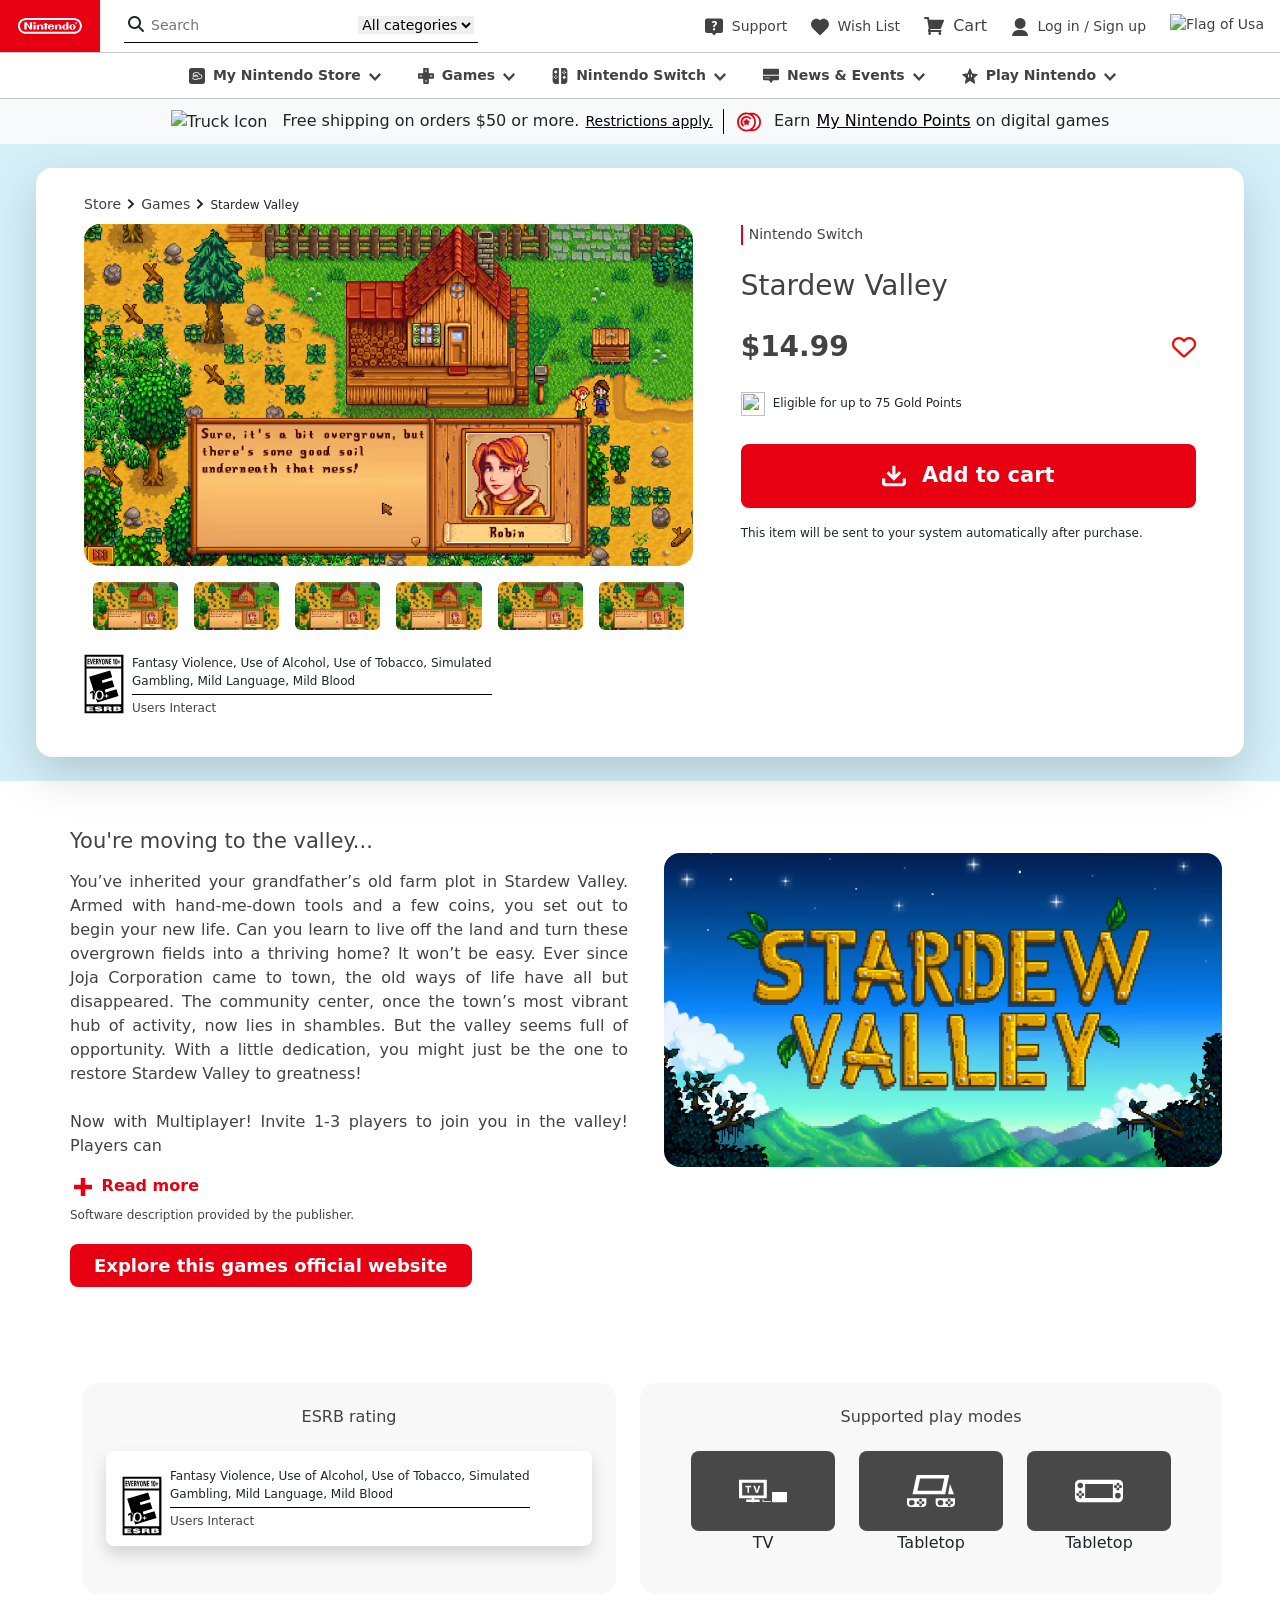
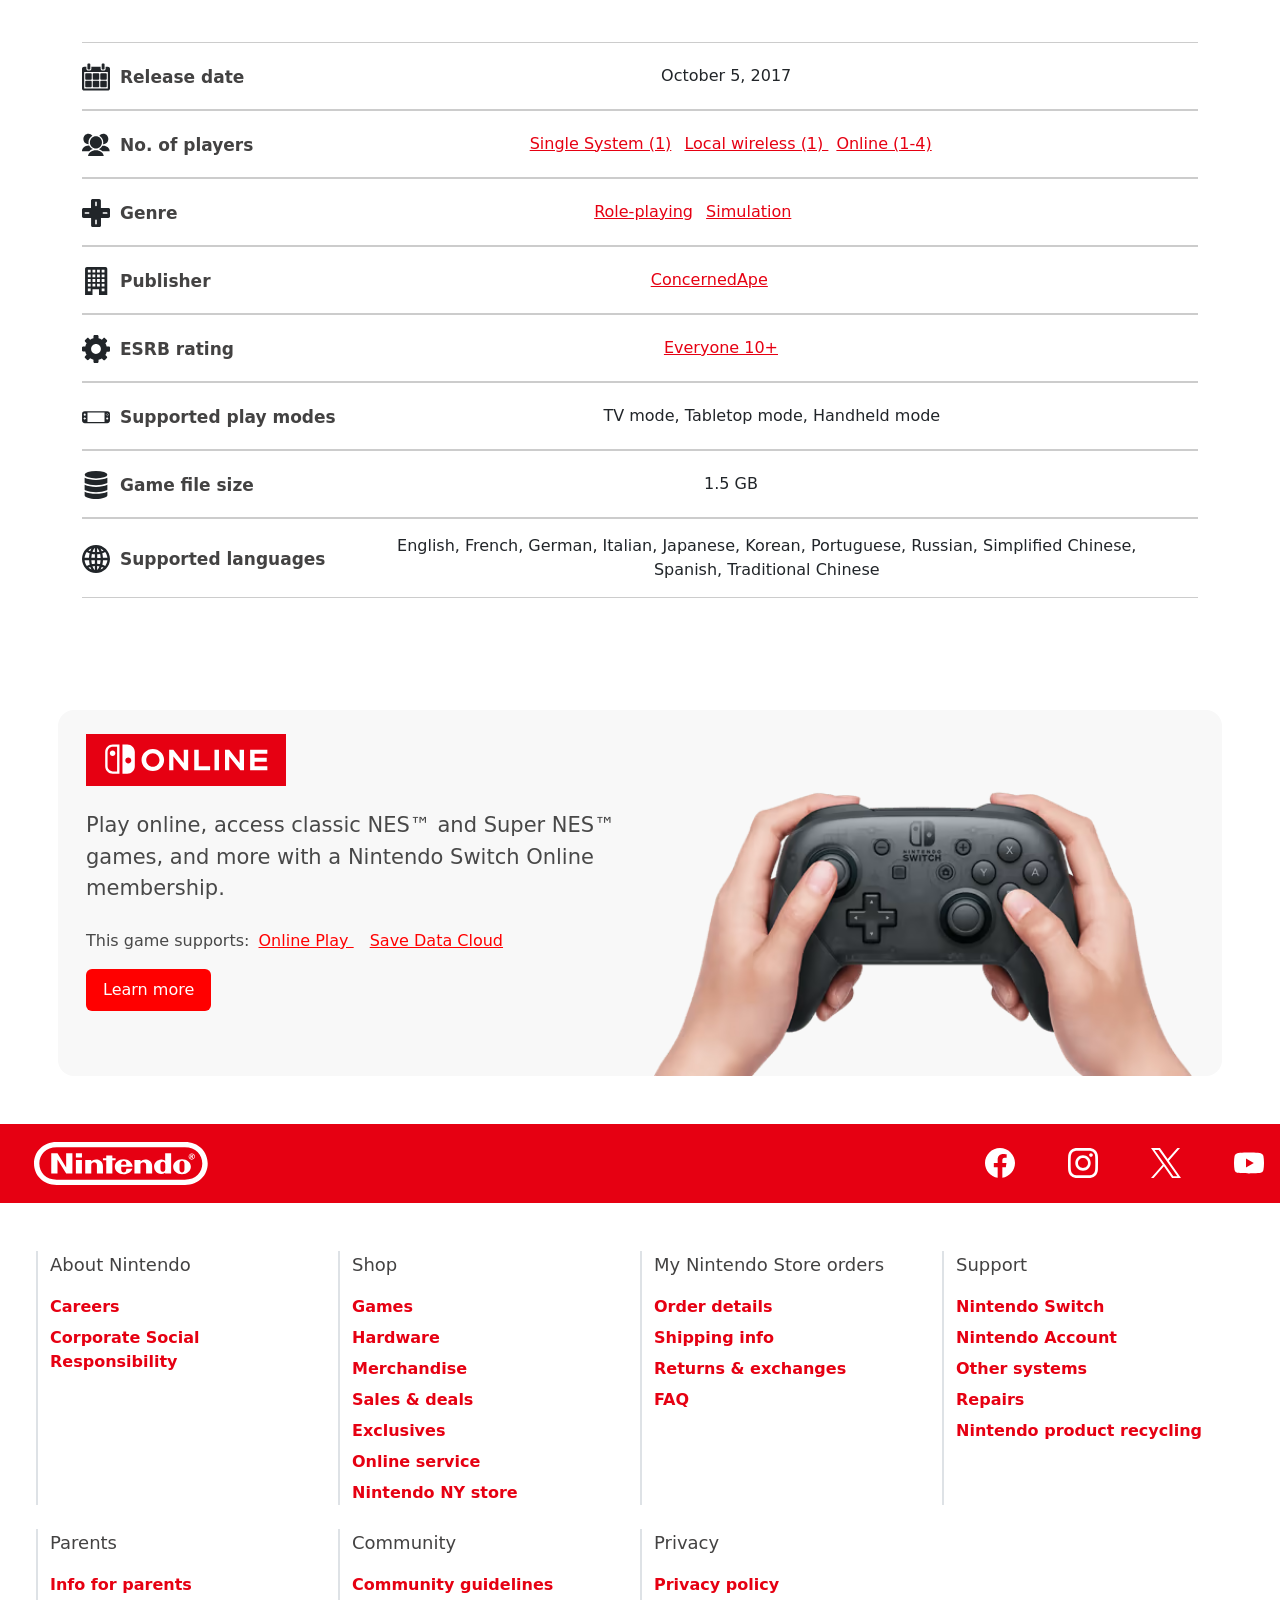
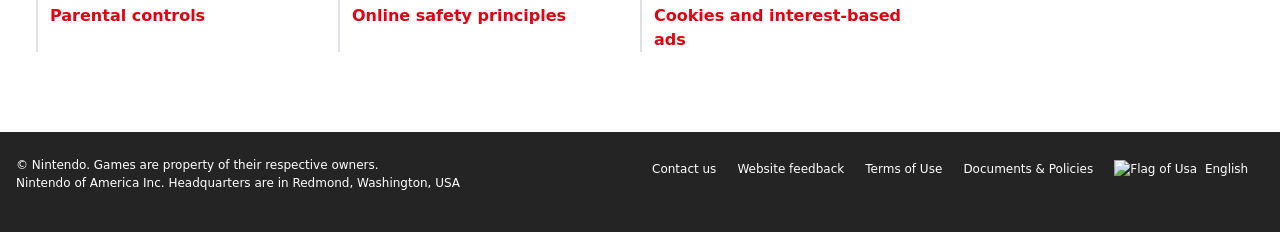
==== commit 69bbaf83: "Added the possibility to add the game to the shopping cart" ====
--- a/Nintendo/index.html
+++ b/Nintendo/index.html
@@ -13,6 +13,10 @@
       crossorigin="anonymous"
       referrerpolicy="no-referrer"
     />
+     <link
+    rel="stylesheet"
+    href="https://cdnjs.cloudflare.com/ajax/libs/animate.css/4.1.1/animate.min.css"
+  />
   </head>
   <body>
     <!-- navbar -->
@@ -56,8 +60,9 @@
           </select>
         </div>
       </div>
-      <div class="right">
-        <a href="" class="ms-4">
+      <div class="right d-flex">
+        <div>
+          <a href="" class="ms-4">
           <svg
             xmlns="http://www.w3.org/2000/svg"
             viewBox="0 0 32 32"
@@ -77,7 +82,9 @@
           </svg>
           <span>Support</span>
         </a>
-        <a href="" class="ms-4">
+        </div>
+        <div>
+          <a href="" class="ms-4">
           <svg
             xmlns="http://www.w3.org/2000/svg"
             viewBox="0 0 32 32"
@@ -98,8 +105,10 @@
           </svg>
           <span>Wish List</span>
         </a>
-        <a href="" class="ms-4">
-          <svg
+        </div>
+        <div  class="ms-4 position-relative">
+          <div id="cart" style="cursor: pointer;">
+            <svg
             data-name="Shopping cart"
             xmlns="http://www.w3.org/2000/svg"
             viewBox="0 0 32 32"
@@ -116,9 +125,28 @@
               d="M23.12 28.073a2.248 2.248 0 1 0 2.25-2.326h-.005a2.288 2.288 0 0 0-2.245 2.326zm2.397-7.29a1.728 1.728 0 0 0 1.498-.982l4.844-11.686a1.544 1.544 0 0 0-.15-1.551 1.593 1.593 0 0 0-1.349-.673H8.44l-.55-2.895A1.494 1.494 0 0 0 6.393 1.6H1.598A1.606 1.606 0 0 0 0 3.255a1.548 1.548 0 0 0 1.598 1.654h3.496L7.49 18.973l-1.098 4.706a1.67 1.67 0 0 0 .25 1.395 1.529 1.529 0 0 0 1.198.673h18.675a1.656 1.656 0 0 0 0-3.31H9.937l.4-1.654zm-18.726 7.29a2.248 2.248 0 1 0 2.25-2.326h-.005a2.288 2.288 0 0 0-2.245 2.326z"
             ></path>
           </svg>
-          <span>Cart</span>
-        </a>
-        <a href="" class="ms-4">
+          <span class="cart fw-medium" style="color: #434242;">Cart</span>
+          </div>
+          <div class="d-flex justify-content-center">
+          <div class="cart-section position-absolute shadow-lg rounded-4 mt-2 px-2 py-3 border-black" id="cart-section">
+            <h6 id="title-cart"></h6>
+            <img src="" id="image-cart" class="w-100 mt-2 rounded-4 px-1" alt="">
+            <hr>
+            <div class="d-flex align-items-center justify-content-between">
+              <div class="text-start px-1">
+              <span class="fw-medium " id="price"></span>
+            </div>
+            <div class="">
+              <button class="btn btn-danger fw-medium fs-6" id="plus">+</button>
+              <span class="mx-2" id="count"></span>
+              <button class="btn btn-danger fw-medium fs-6" id="min">-</button>
+            </div>
+            </div>
+          </div>
+          </div>
+        </div>
+        <div>
+          <a href="" class="ms-4">
           <svg
             xmlns="http://www.w3.org/2000/svg"
             viewBox="0 0 32 32"
@@ -137,6 +165,7 @@
           </svg>
           <span>Log in / Sign up</span>
         </a>
+        </div>
         
         <a href="" class="ms-4 me-3">
           <img
@@ -425,7 +454,7 @@
               >Stardew Valley</span
             >
             <div class="parent-image">
-              <button class="btn text-white">
+              <button class="btn text-white" id="btn-slide-left">
                 <svg
                   xmlns="http://www.w3.org/2000/svg"
                   viewBox="0 0 32 32"
@@ -446,12 +475,13 @@
                 </svg>
               </button>
               <img
-                src="img/screenshot03.avif"
-                class="mt-2 rounded-4"
+                src=""
+                class="mt-2 rounded-4 "
                 alt=""
+                id="image-slide"
                 style="width: 100%"
               />
-              <button class="btn text-white">
+              <button class="btn text-white" id="btn-slide-right">
                 <svg
                   xmlns="http://www.w3.org/2000/svg"
                   viewBox="0 0 32 32"
@@ -583,6 +613,7 @@
             </div>
             <button
               class="add-cart mt-3 rounded-3 py-3 d-flex align-items-center justify-content-center w-100"
+              id="add-cart"
             >
               <svg
                 xmlns="http://www.w3.org/2000/svg"
@@ -606,6 +637,7 @@
                 Add to cart
               </span>
             </button>
+            <p class="text-start text-danger fw-medium d-none " id="message">You have already added this product to the cart</p>
             <p class="mt-3" style="font-size: 12px">
               This item will be sent to your system automatically after
               purchase.
--- a/Nintendo/css/style.css
+++ b/Nintendo/css/style.css
@@ -293,3 +293,35 @@
 .copy-right a {
   font-size: 12px;
 }
+/* @keyframes slide {
+  0%{
+    transform: scale(1) ;
+  }
+  50%{
+    transform: scale(1.3) translateX(150%);
+  }
+  100%{
+    transform: scale(1);
+  }
+}
+.parent-image{
+  overflow: hidden !important;
+} */
+.cart:hover .cart-section {
+  display: block;
+}
+.cart-section {
+  width: 500%;
+  display: none;
+  background-color: #ccc;
+  text-align: center;
+  z-index: 100;
+}
+@keyframes cart {
+  0% {
+    opacity: 0;
+  }
+  100% {
+    opacity: 100%;
+  }
+}
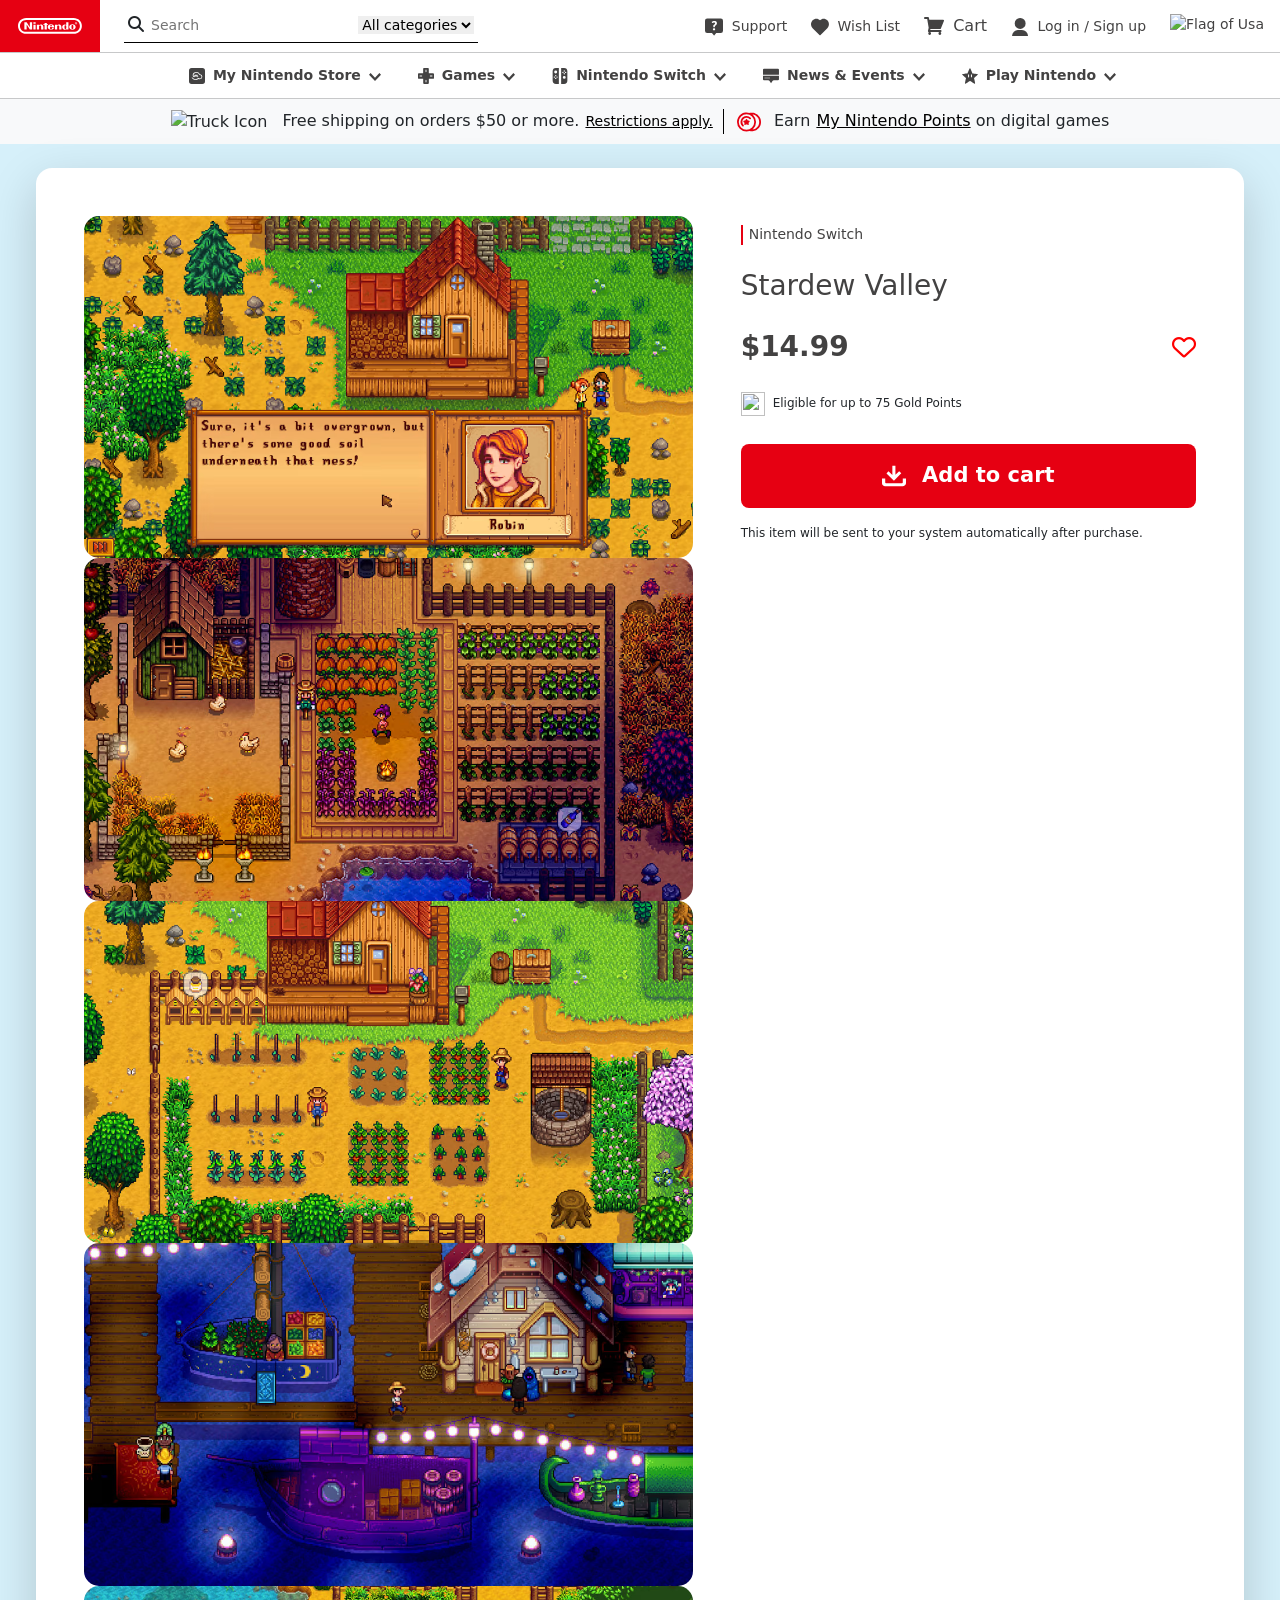
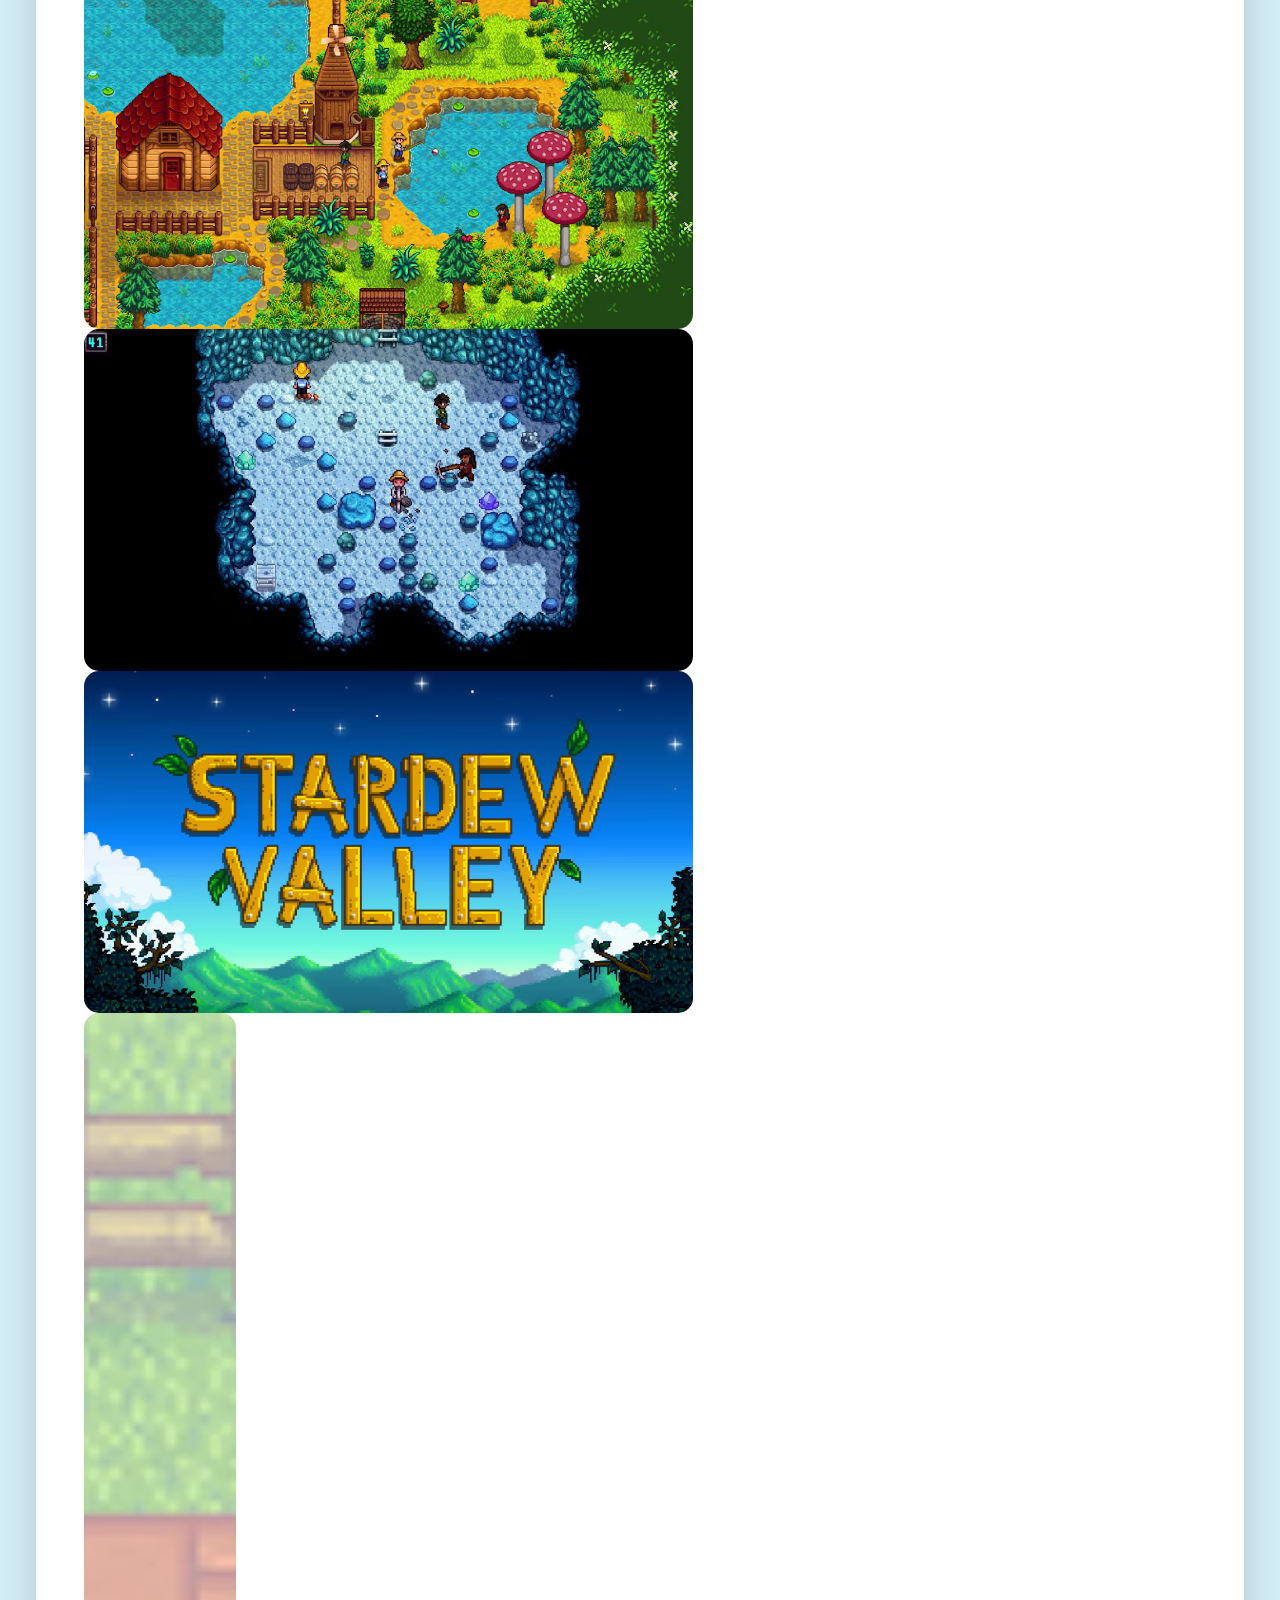
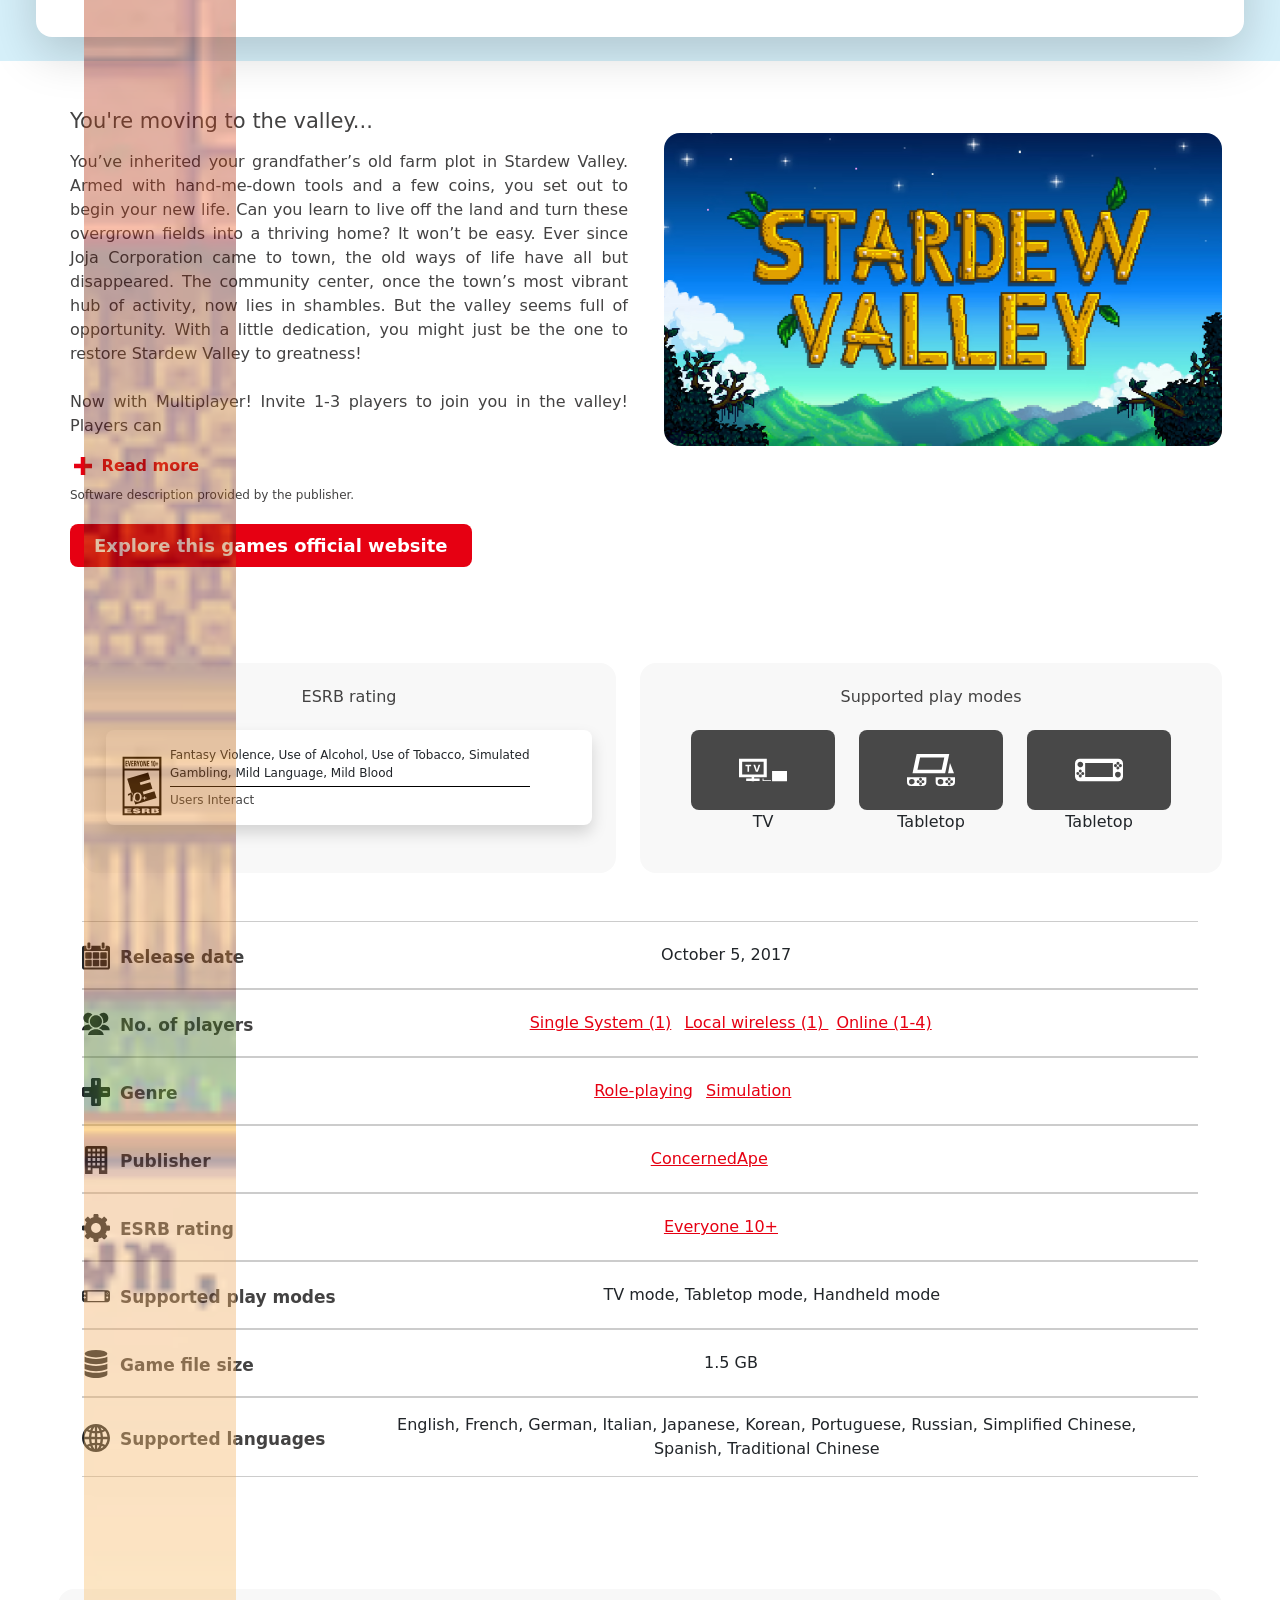
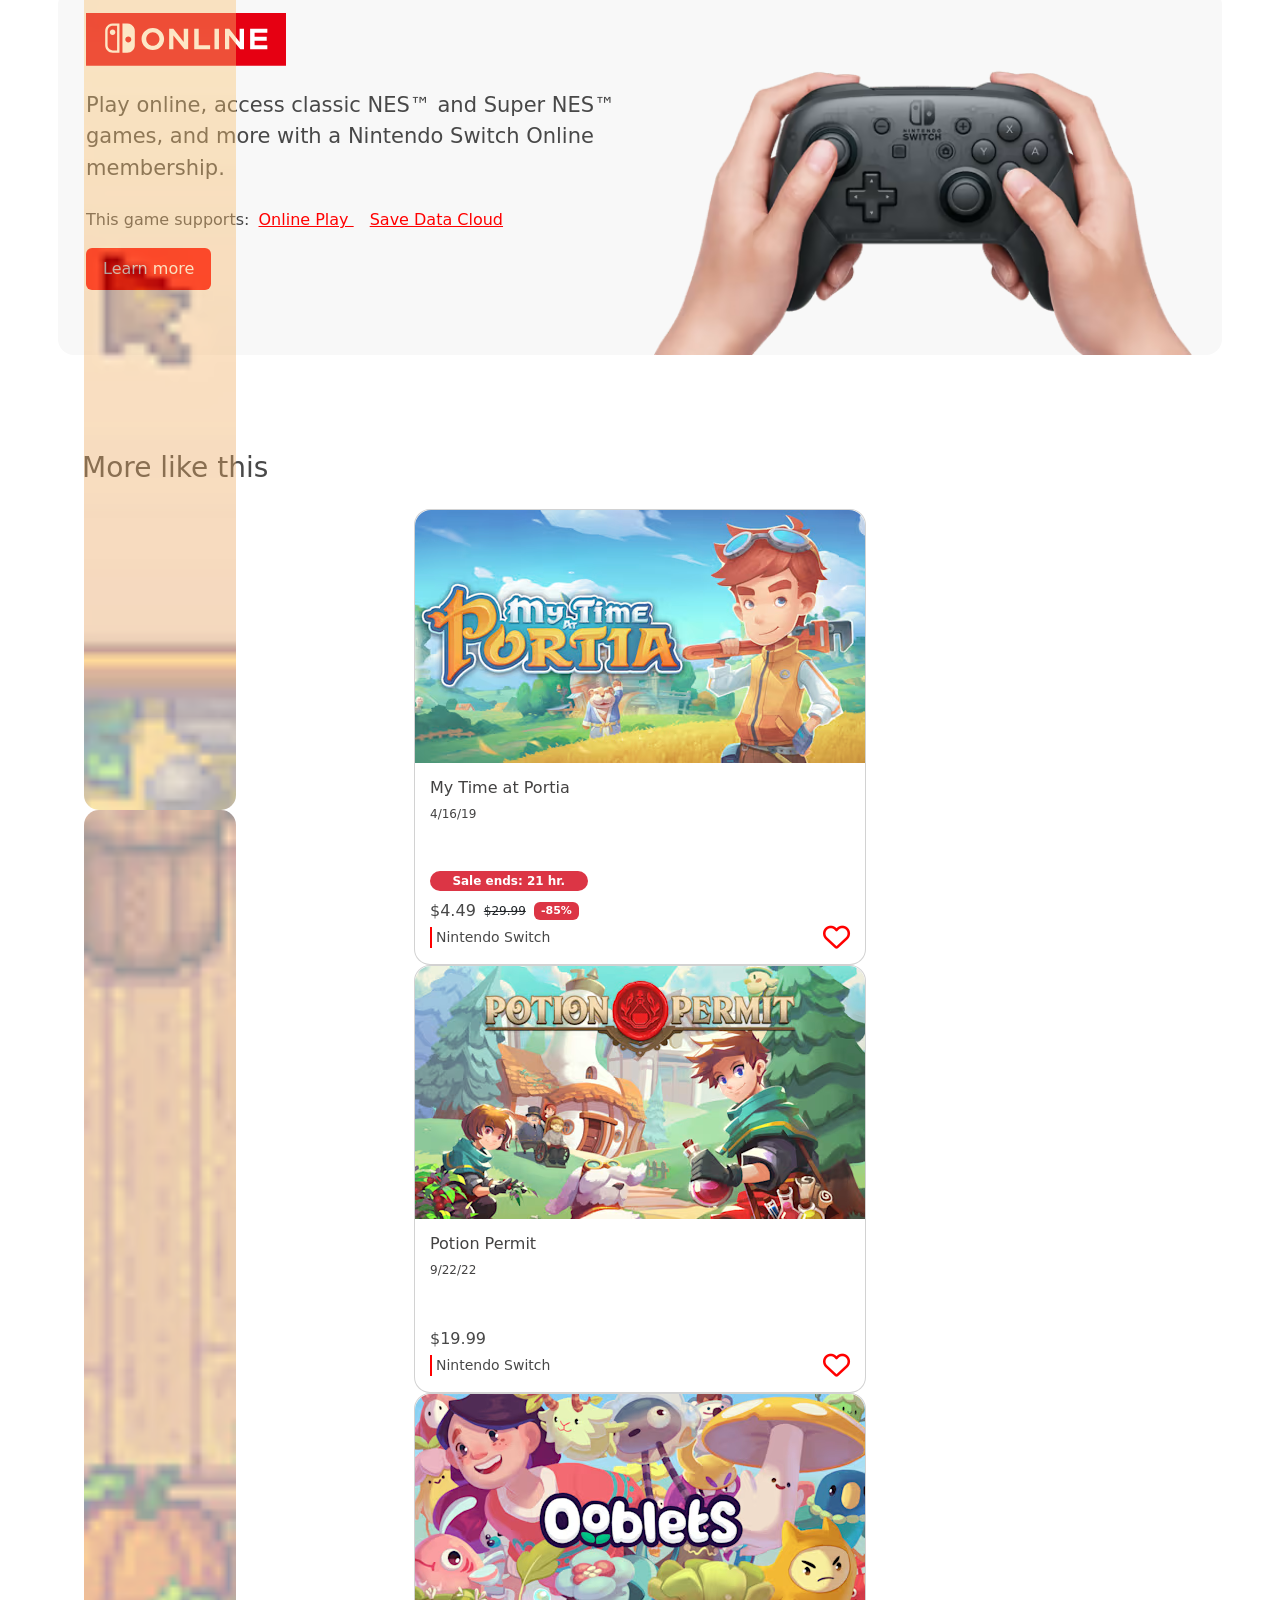
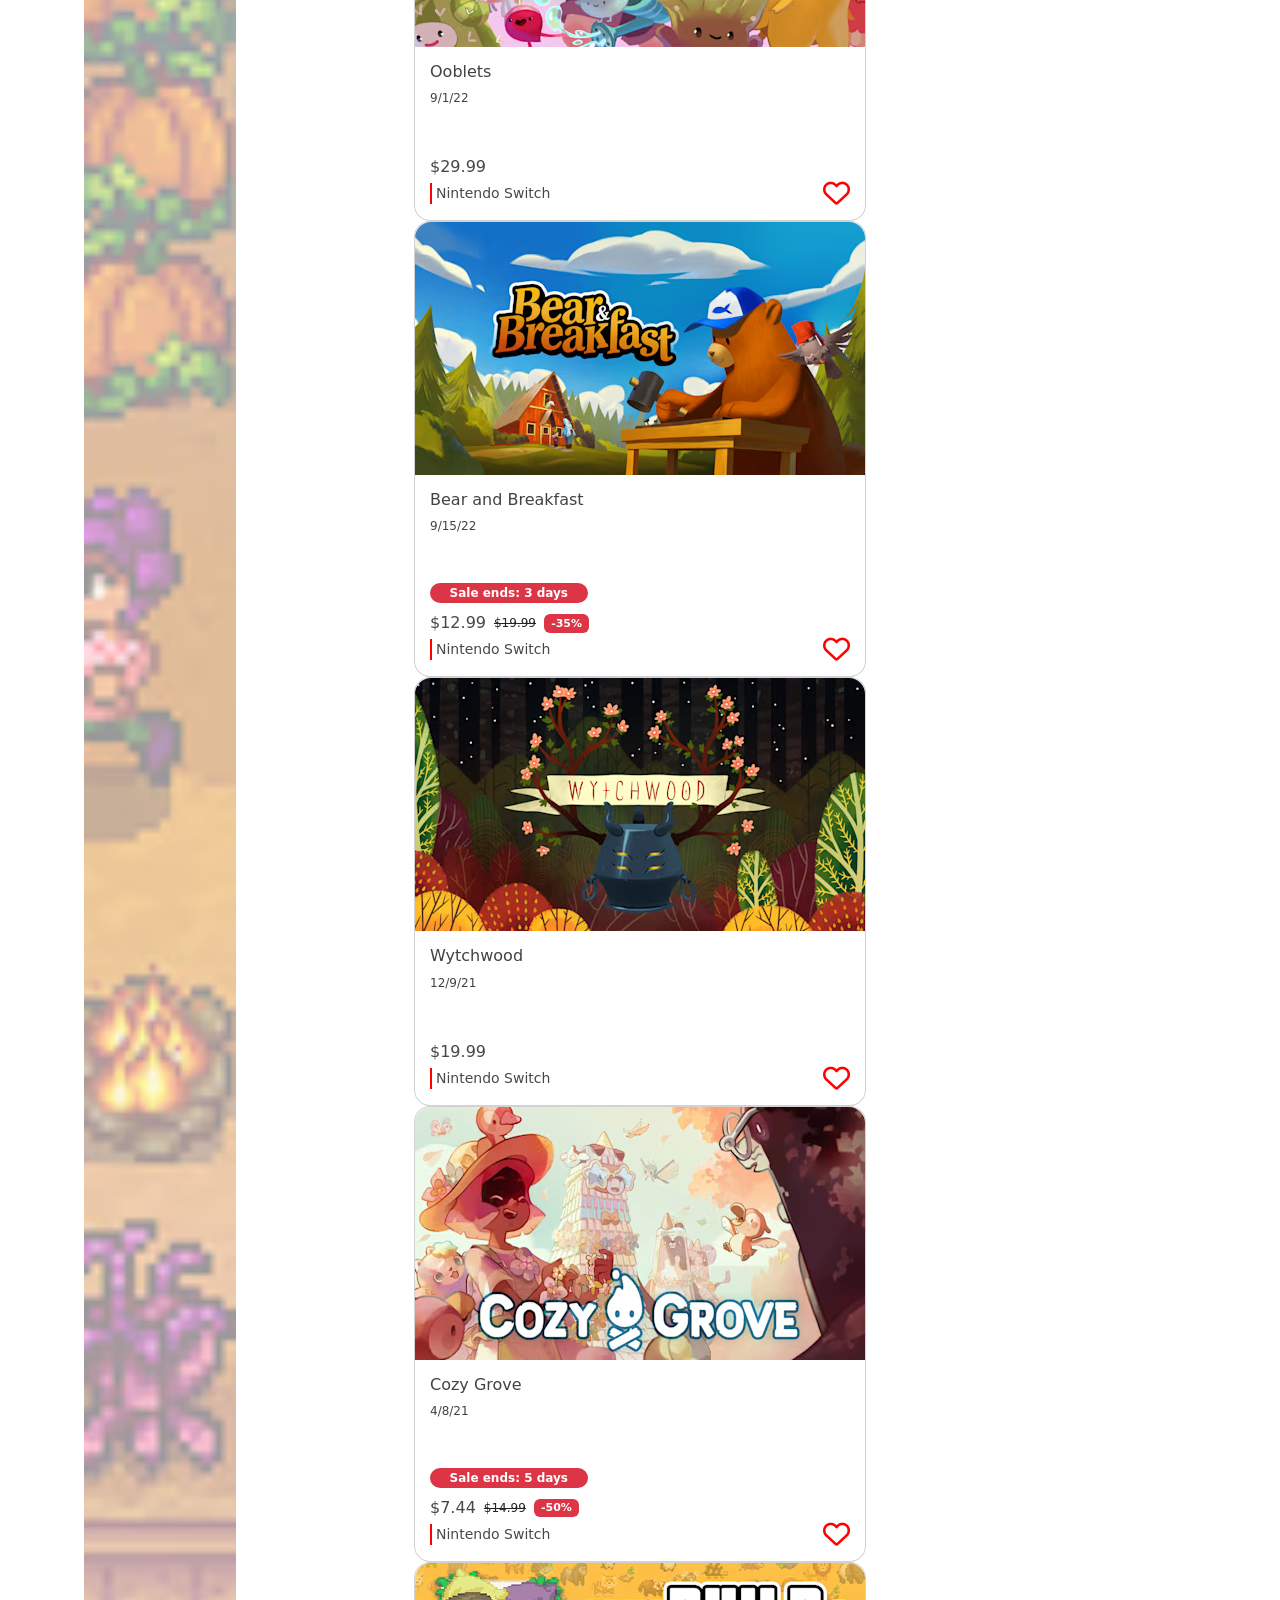
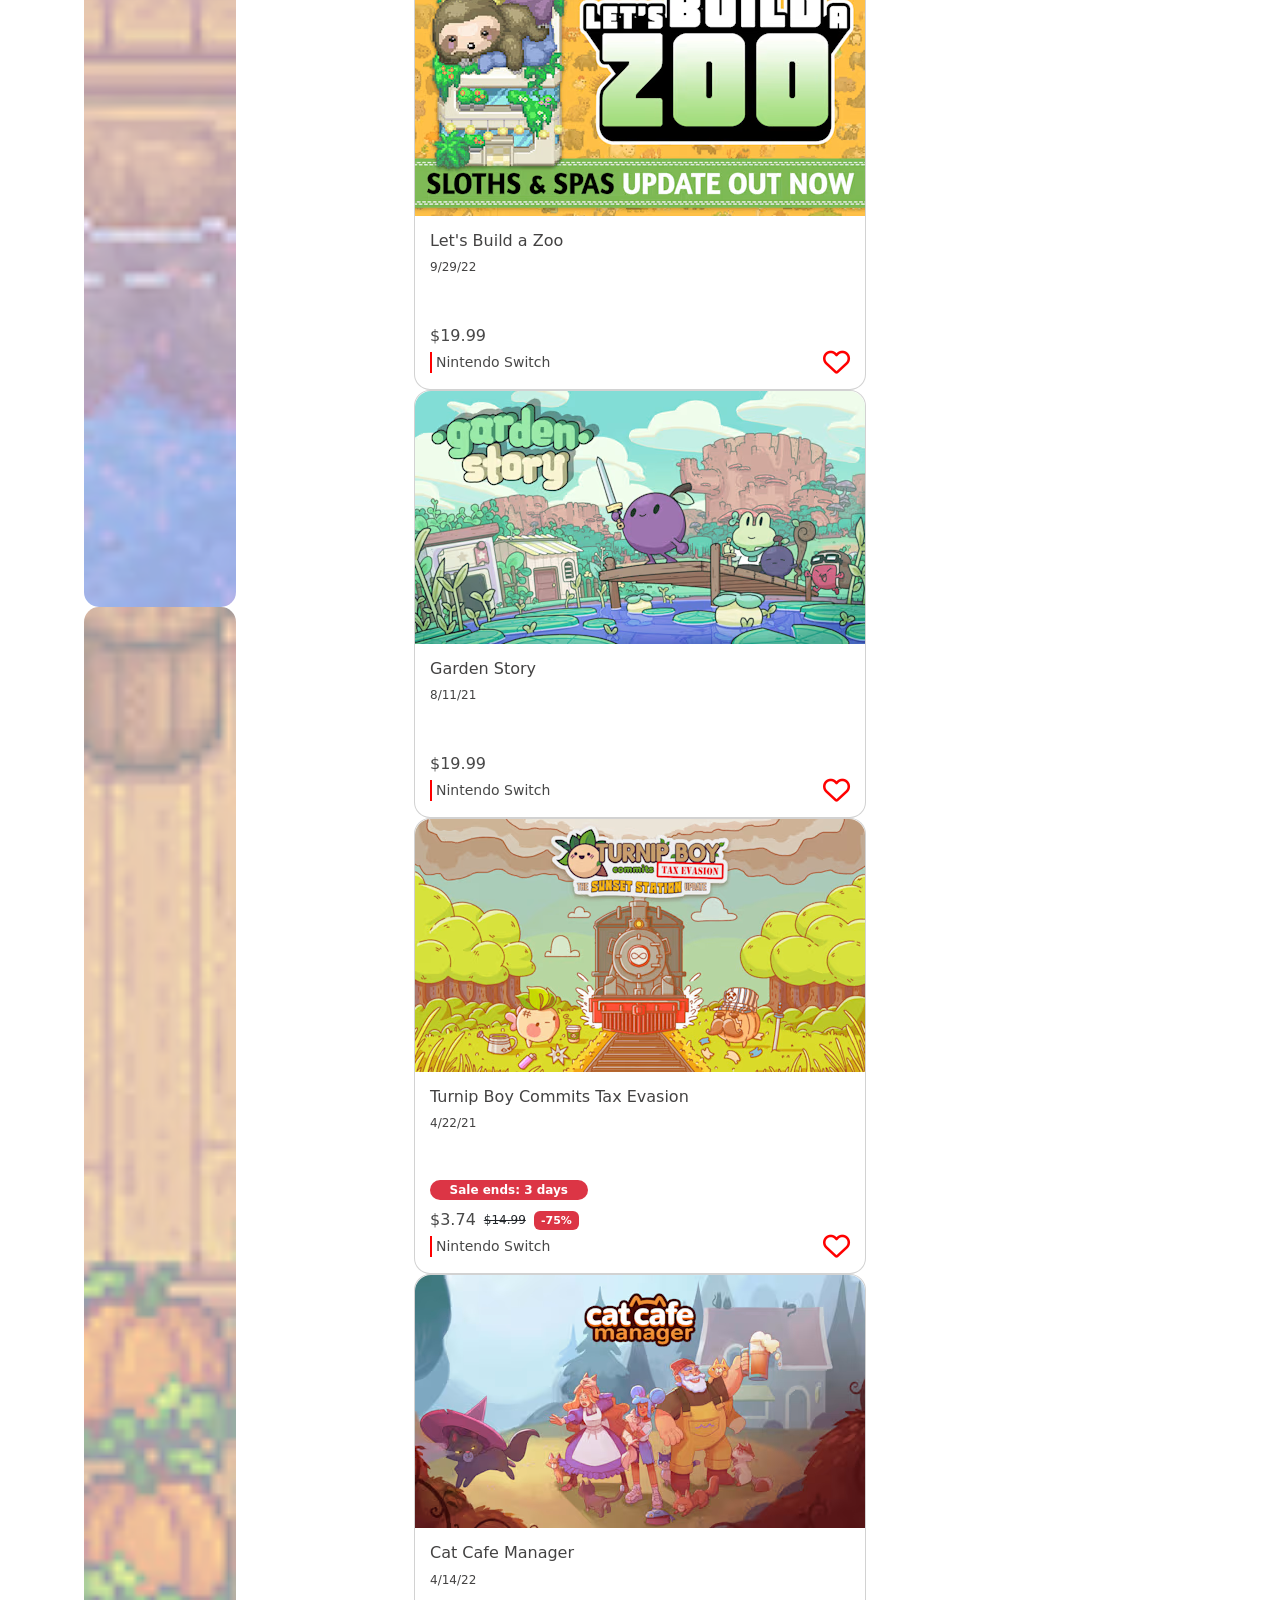
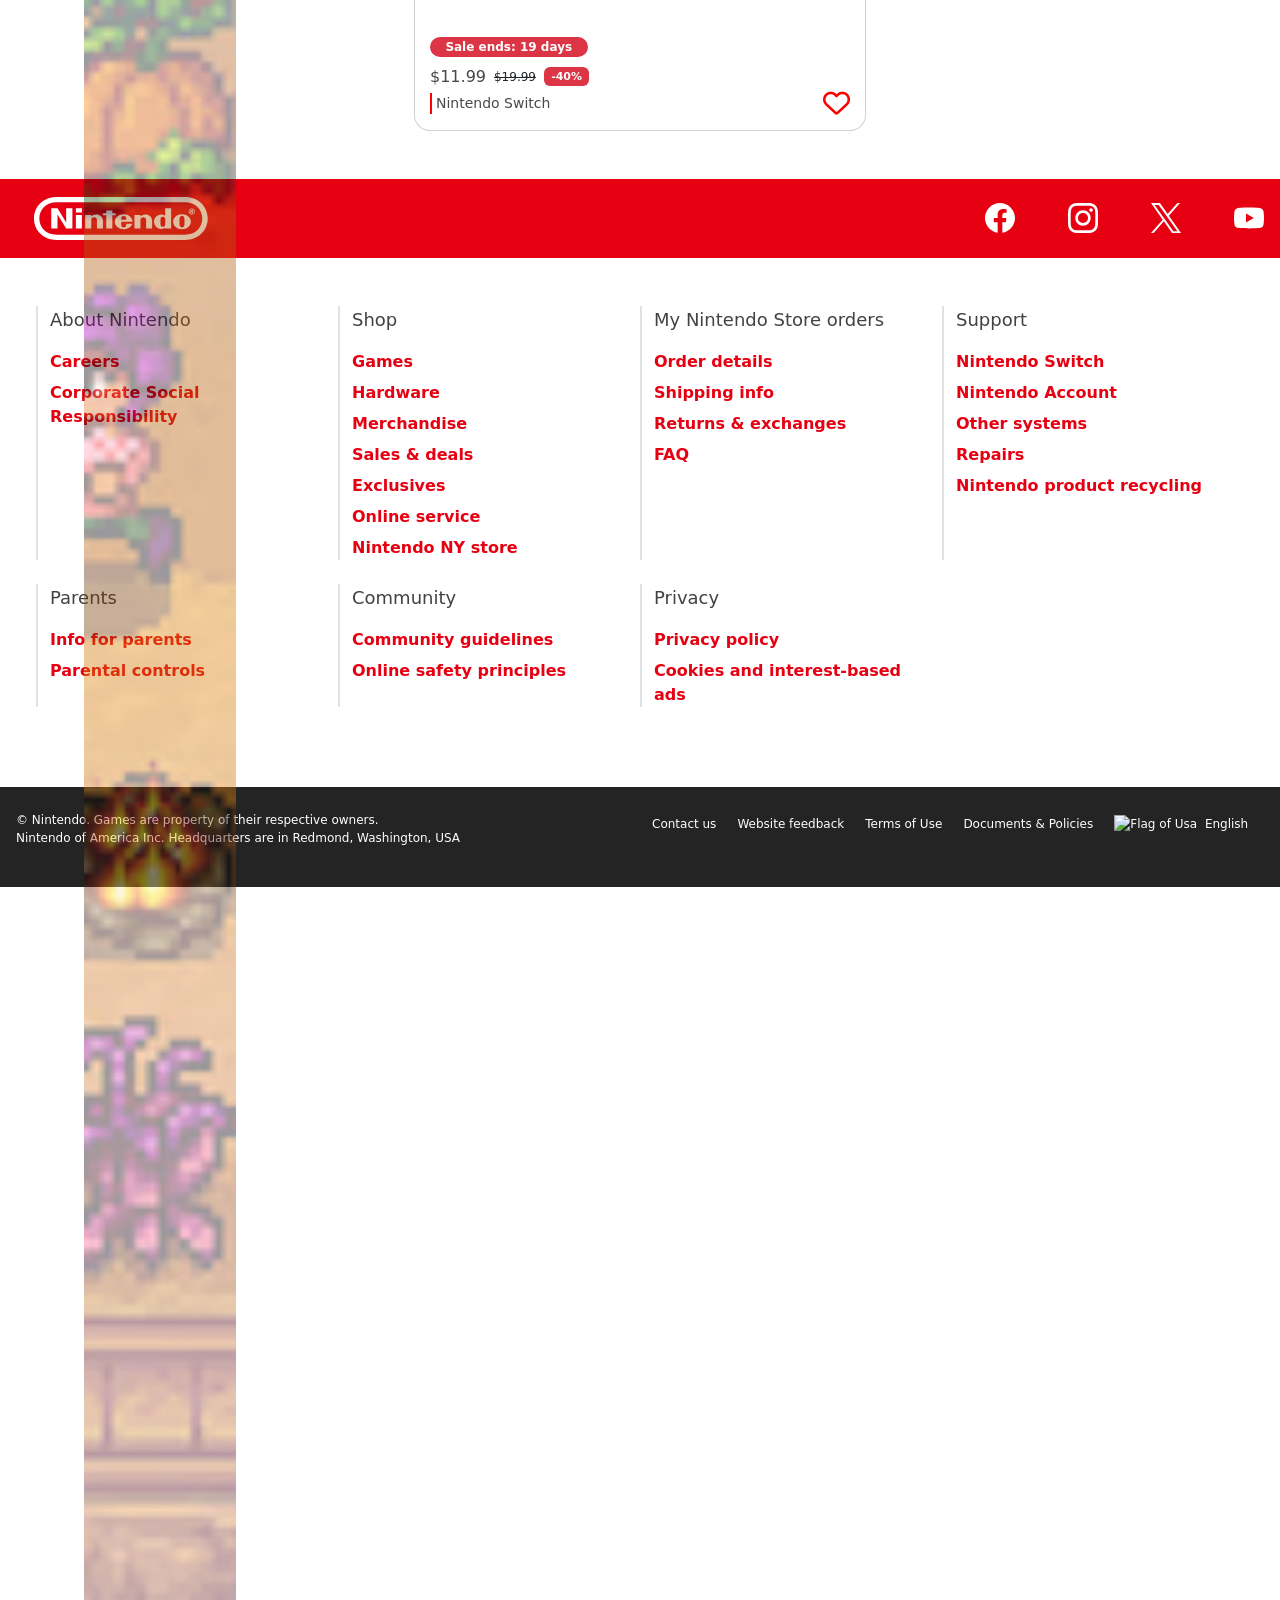
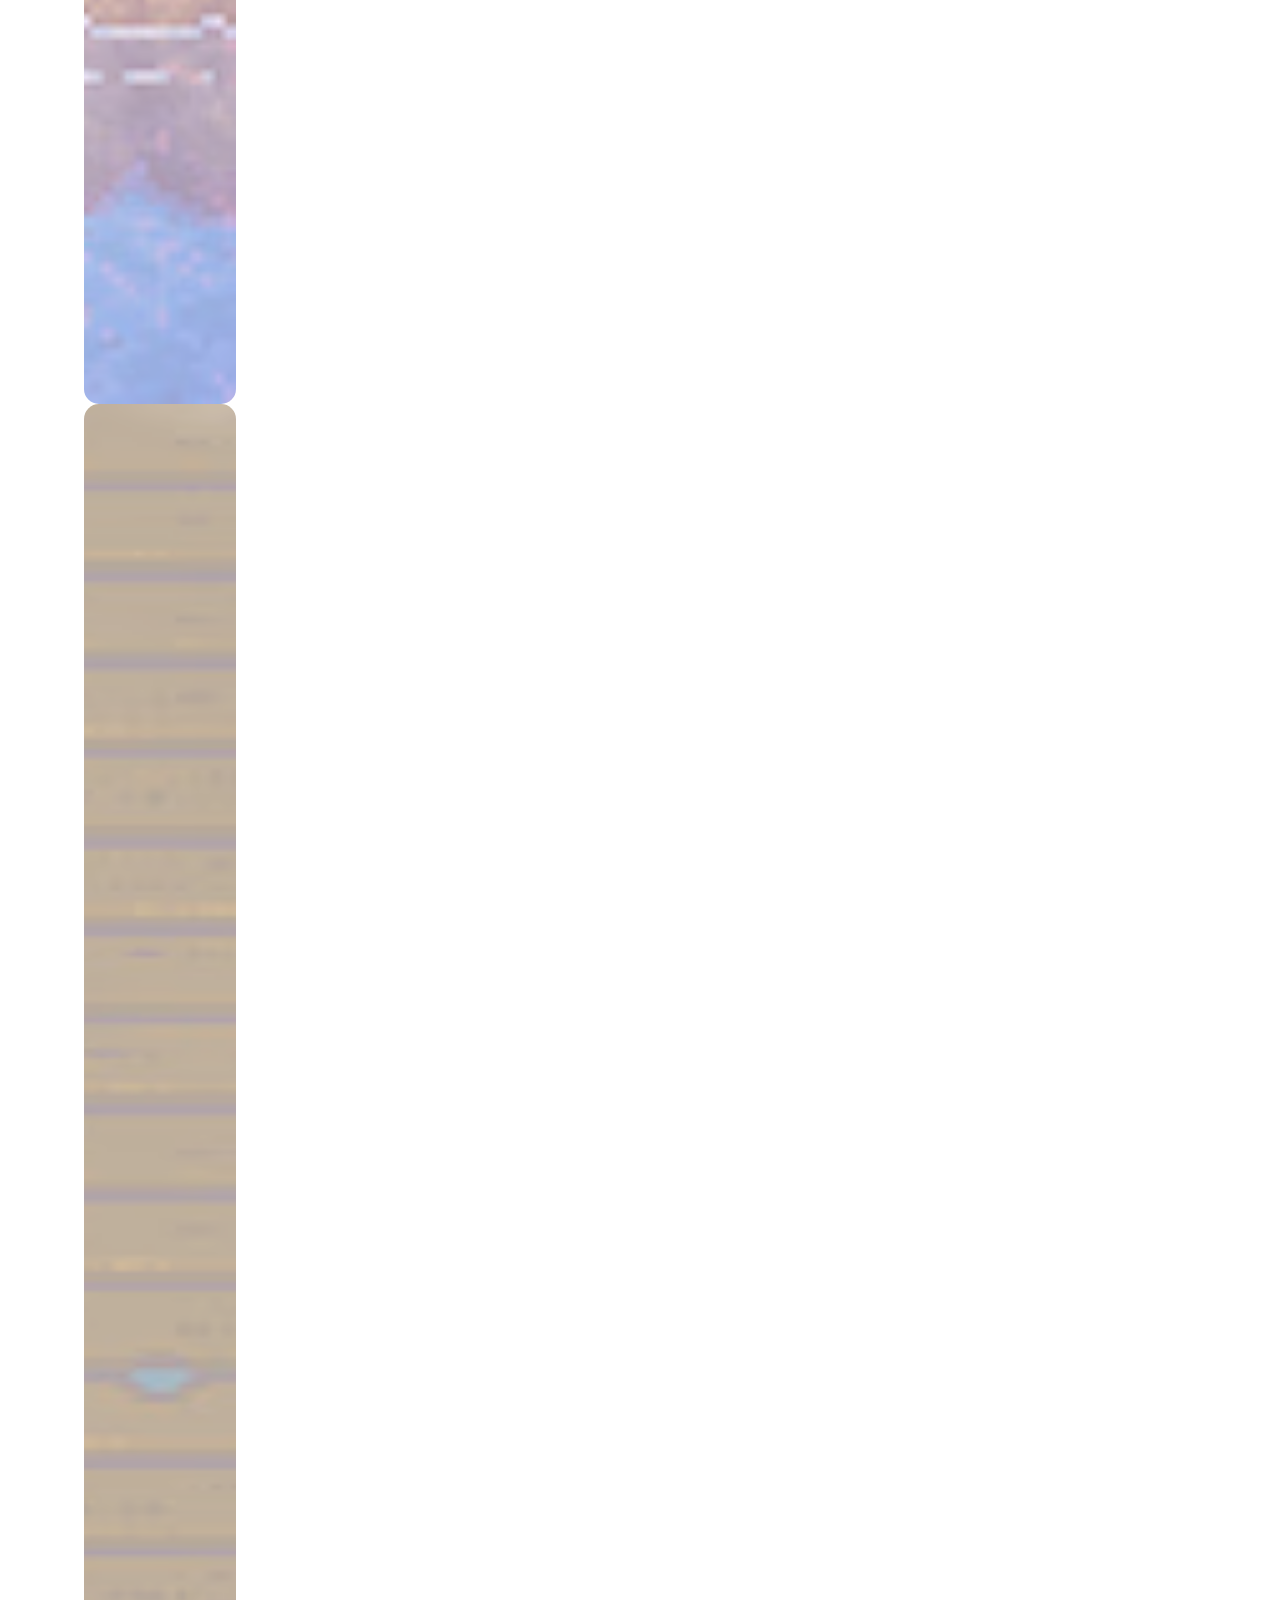
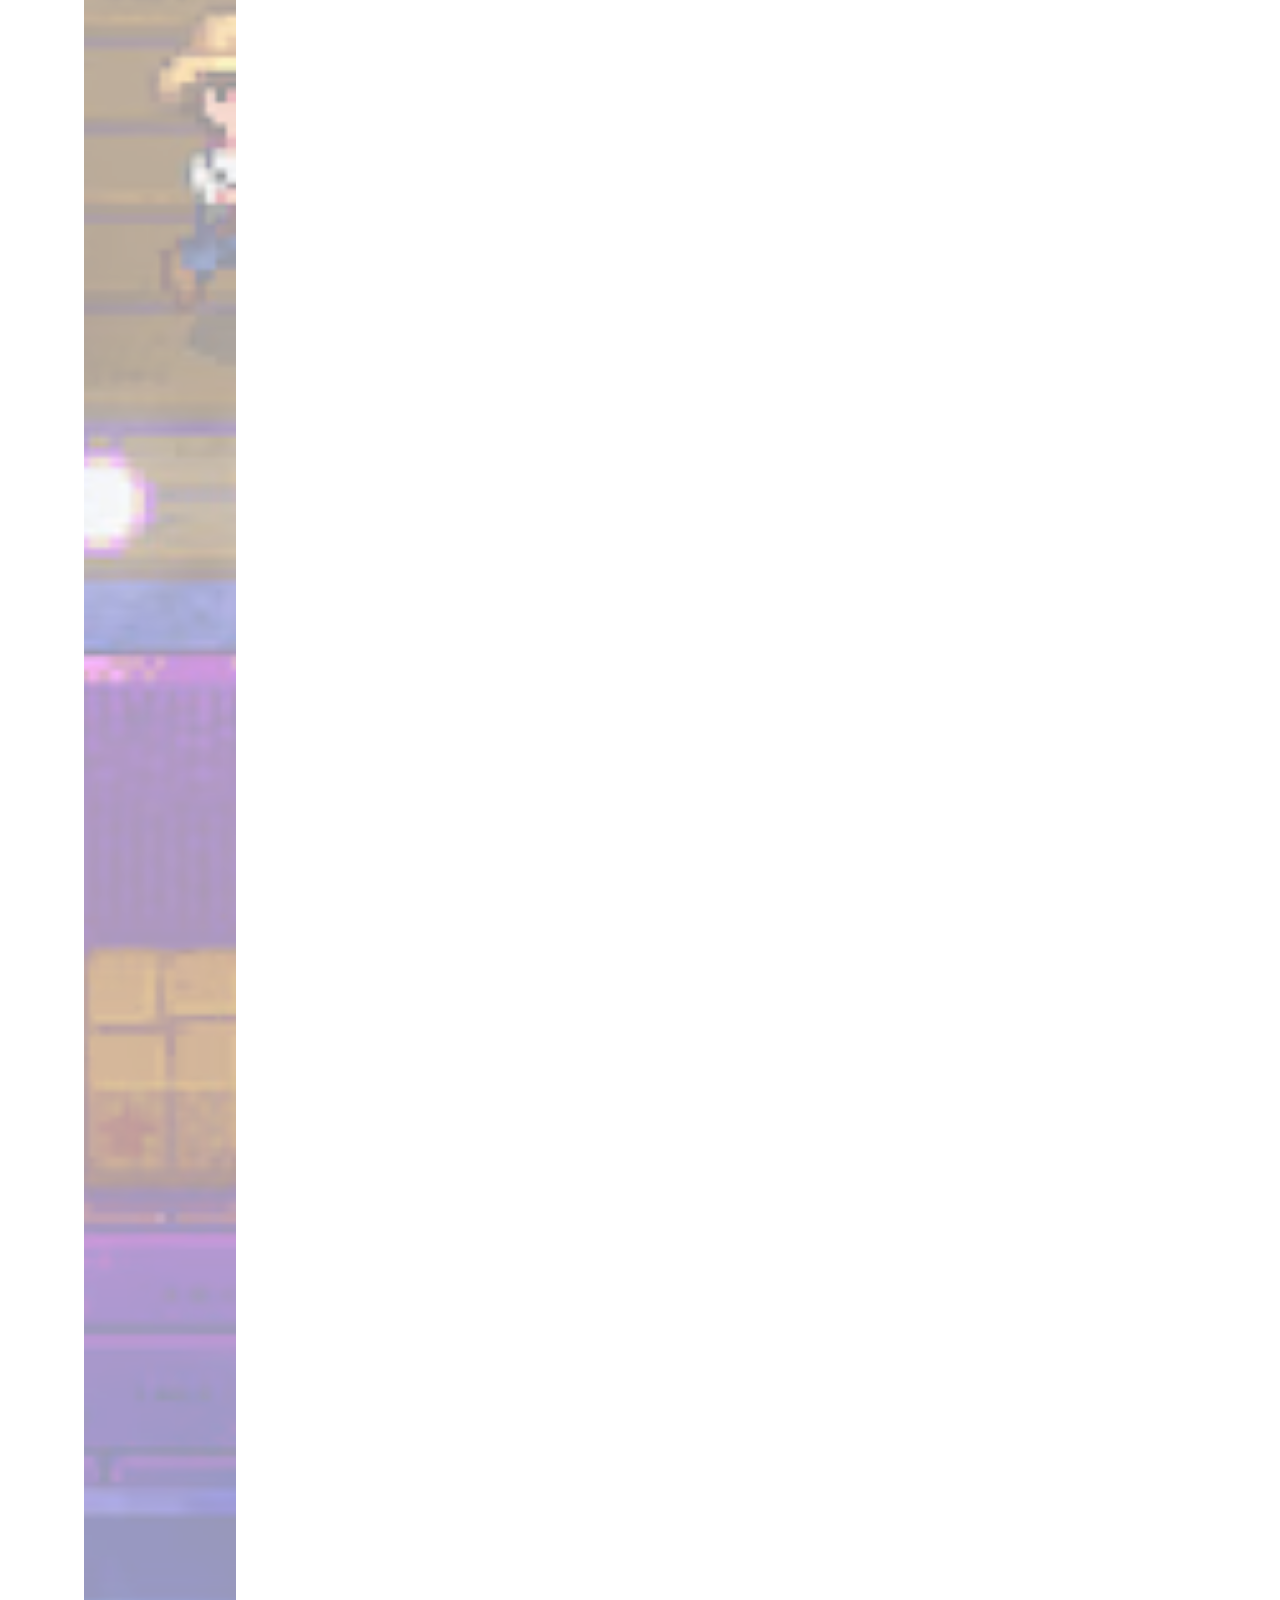
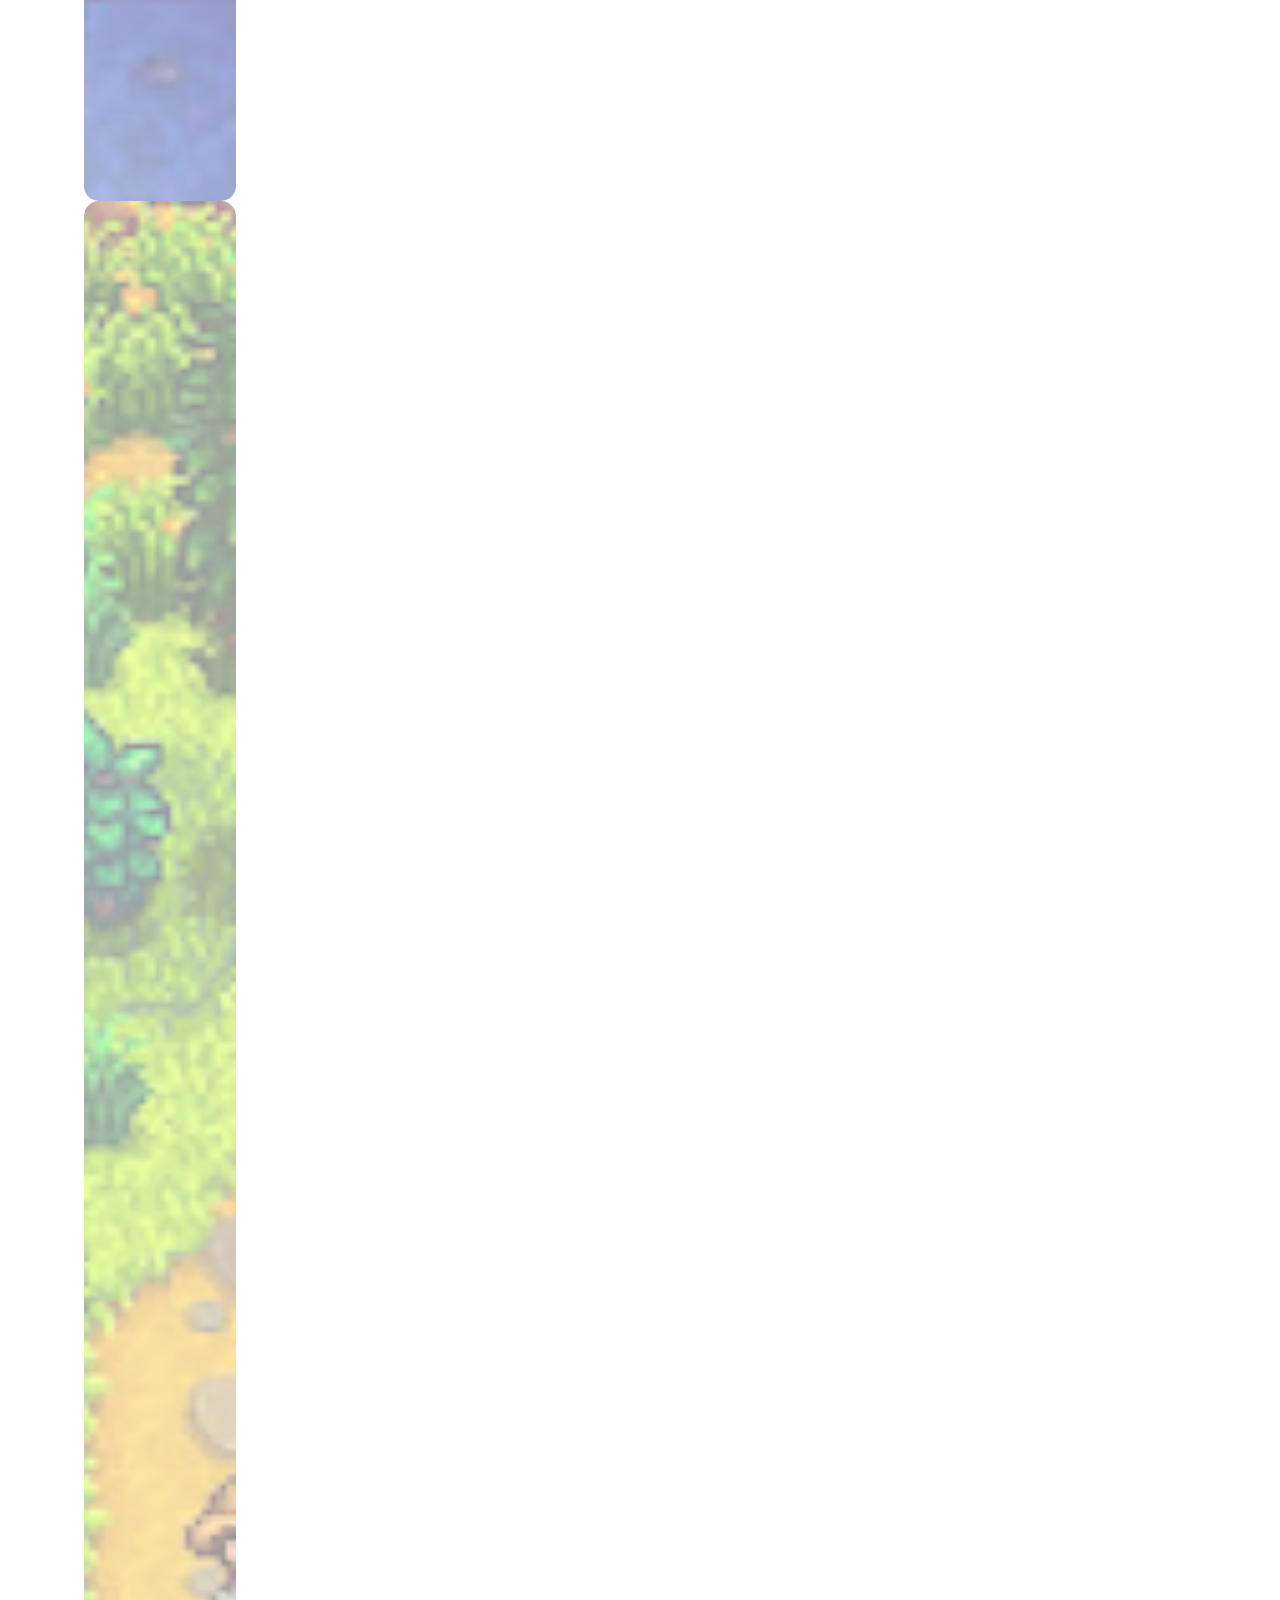
==== commit 05afeacf: "add slider" ====
--- a/Nintendo/index.html
+++ b/Nintendo/index.html
@@ -412,179 +412,59 @@
     <!-- Stardew Valley -->
     <div class="container-fluid px-xl-5 px-0 py-0 py-xl-4 Stardew-Valley">
       <div class="row bg-white rounded-4 pb-4 shadow-lg">
-        <div class="col-12 col-md-7 px-md-5 px-4">
-          <div class="mt-4">
-            <span style="font-size: 14px"><a href="">Store</a></span>
-            <svg
-              xmlns="http://www.w3.org/2000/svg"
-              viewBox="0 0 32 32"
-              width="10"
-              role="presentation"
-              alt=""
-              data-testid="ChevronRightIcon"
-              size="10"
-              color="currentColor"
-            >
-              <path
-                fill-rule="evenodd"
-                clip-rule="evenodd"
-                fill="currentColor"
-                d="M5.3 4.3L9.8 0l16.9 16L9.8 32l-4.5-4.3L17.7 16z"
-              ></path>
-            </svg>
-            <span style="font-size: 14px"><a href="">Games</a></span>
-            <svg
-              xmlns="http://www.w3.org/2000/svg"
-              viewBox="0 0 32 32"
-              width="10"
-              role="presentation"
-              alt=""
-              data-testid="ChevronRightIcon"
-              size="10"
-              color="currentColor"
-            >
-              <path
-                fill-rule="evenodd"
-                clip-rule="evenodd"
-                fill="currentColor"
-                d="M5.3 4.3L9.8 0l16.9 16L9.8 32l-4.5-4.3L17.7 16z"
-              ></path>
-            </svg>
-            <span style="font-size: 12px" class="fw-medium"
-              >Stardew Valley</span
-            >
-            <div class="parent-image">
-              <button class="btn text-white" id="btn-slide-left">
-                <svg
-                  xmlns="http://www.w3.org/2000/svg"
-                  viewBox="0 0 32 32"
-                  class="sc-1fakp5g-12 hSuwCu"
-                  width="32"
-                  role="presentation"
-                  alt=""
-                  data-testid="ChevronLeftIcon"
-                  size="32"
-                  color="currentColor"
-                >
-                  <path
-                    fill-rule="evenodd"
-                    clip-rule="evenodd"
-                    fill="currentColor"
-                    d="M14.3 16l12.4 11.7-4.5 4.3L5.3 16 22.2 0l4.5 4.3z"
-                  ></path>
-                </svg>
-              </button>
-              <img
-                src=""
-                class="mt-2 rounded-4 "
-                alt=""
-                id="image-slide"
-                style="width: 100%"
-              />
-              <button class="btn text-white" id="btn-slide-right">
-                <svg
-                  xmlns="http://www.w3.org/2000/svg"
-                  viewBox="0 0 32 32"
-                  class="sc-1fakp5g-13 cWkoMn"
-                  width="32"
-                  role="presentation"
-                  alt=""
-                  data-testid="ChevronRightIcon"
-                  size="32"
-                  color="currentColor"
-                >
-                  <path
-                    fill-rule="evenodd"
-                    clip-rule="evenodd"
-                    fill="currentColor"
-                    d="M5.3 4.3L9.8 0l16.9 16L9.8 32l-4.5-4.3L17.7 16z"
-                  ></path>
-                </svg>
-              </button>
-            </div>
-            <div class="mt-3 d-flex justify-content-center">
-              <img
-                src="img/screenshot03.avif"
-                class="rounded-2"
-                alt=""
-                style="width: 14%"
-              />
-              <img
-                src="img/screenshot03.avif"
-                class="rounded-2 ms-3 ms-lg-3"
-                alt=""
-                style="width: 14%"
-              />
-              <img
-                src="img/screenshot03.avif"
-                class="rounded-2 ms-3 ms-lg-3"
-                alt=""
-                style="width: 14%"
-              />
-              <img
-                src="img/screenshot03.avif"
-                class="rounded-2 ms-3 ms-lg-3"
-                alt=""
-                style="width: 14%"
-              />
-              <img
-                src="img/screenshot03.avif"
-                class="rounded-2 ms-3 ms-lg-3"
-                alt=""
-                style="width: 14%"
-              />
-              <img
-                src="img/screenshot03.avif"
-                class="rounded-2 ms-3 ms-lg-3"
-                alt=""
-                style="width: 14%"
-              />
-            </div>
-            <div class="esrb-rating mt-4 d-none d-md-flex">
-              <svg
-                xmlns="http://www.w3.org/2000/svg"
-                width="40"
-                height="60"
-                viewBox="0 0 39.68 59.53"
-                role="img"
-                title="Everyone 10+"
-              >
-                <defs>
-                  <style>
-                    .cls-1 {
-                      fill: #fff;
-                    }
-                  </style>
-                </defs>
-                <g data-name="Layer 2">
-                  <g data-name="Layer 1">
-                    <path d="M39.69 0H0v59.53h39.69z" class="cls-1"></path>
-                    <path d="M39.11.64v58.25H.58V.64z"></path>
-                    <path
-                      d="M2.52 2.71H36.9v9.66H2.52zM2.5 14.47h34.4v35.51H2.5zm.01 42.32v-4.71h6.9v1.1H5.28v.67h3.5v1.1h-3.5v.74h4.29v1.1zm12.93-3.34a.52.52 0 0 0-.4-.32 2.5 2.5 0 0 0-.72-.09c-.61 0-.88.1-.88.28 0 .69 4.87.26 4.87 2 0 1.09-1.64 1.63-4 1.63s-3.7-.73-3.75-1.58h2.65a.69.69 0 0 0 .46.37 2.5 2.5 0 0 0 .79.12c.69 0 1.16-.12 1.16-.35 0-.71-4.88-.22-4.88-2 0-1 1.56-1.5 3.67-1.5 2.35 0 3.43.66 3.63 1.49zm7.02.67h1.09c.86 0 1.32-.12 1.32-.45s-.47-.49-1.11-.49h-1.3zm0 1v1.64h-2.77v-4.68h4c2.82 0 3.75.43 3.75 1.34 0 .55-.44 1-1.43 1.16.9.18 1.44.29 1.44 1.24 0 .61 0 .83.29.83v.14h-2.81a1.8 1.8 0 0 1-.14-.82c0-.62-.19-.82-1.48-.82zm9.45-1.94V54h1.16c.55 0 1-.14 1-.41s-.54-.38-1.13-.38zm0 1.64v.87h1.21c.69 0 1.21-.08 1.21-.43s-.65-.44-1.53-.44zm-2.77 2v-4.74h4c1.9 0 3.42.25 3.42 1.18 0 .49-.57.84-1.1 1 .91.13 1.4.57 1.4 1.08 0 1.05-1.44 1.42-3.64 1.42z"
-                      class="cls-1"
-                    ></path>
-                    <path
-                      d="M21.88 41.26H20.4v.81h1.48v1.44h.84v-1.44h1.48v-.81h-1.48v-1.44h-.84zm-2.36-.37c0-2.86-1.54-4.56-4.08-4.56-3.45 0-4.29 2.35-4.29 4.56 0 2.7 1.35 4.56 4.18 4.56s4.19-1.86 4.19-4.56M5.11 22.68l20.83-6.22 2.06 6.6-10.41 3.11.85 2.7L28.09 26l2.08 6.59-9.64 2.88.9 2.84 10.78-3.22 2.09 6.59L13.13 48l-8-25.32m.77 16.69a7 7 0 0 0 2.59-1.25V45h2v-8.63H8.54A6.9 6.9 0 0 1 5.9 37.7z"
-                    ></path>
-                    <path
-                      d="M13 40.81c0-2.89 1.16-3.56 2.47-3.56 1.47 0 2.3 1.11 2.3 3.64 0 1.58-.44 3.52-2.32 3.51s-2.52-1.48-2.45-3.59M3.48 10.28V4.8h2.15v.84H4.31V7h1.22v.84H4.31v1.6h1.36v.84zM5.89 4.8h.86l.61 4 .69-4h.81l-1 5.48h-1zm3.35 5.48V4.8h2.14v.84h-1.32V7h1.22v.84h-1.22v1.6h1.37v.84zm3.53 0h-.83V4.8h1.53a.77.77 0 0 1 .67.37 1.94 1.94 0 0 1 .25 1.07 2.1 2.1 0 0 1-.17.88.77.77 0 0 1-.56.46h.18a.6.6 0 0 1 .24.14.8.8 0 0 1 .2.31 1.5 1.5 0 0 1 .09.58v.87a3.5 3.5 0 0 0 0 .47 1.2 1.2 0 0 0 0 .29h-.8a1.5 1.5 0 0 1-.09-.52v-1a1.5 1.5 0 0 0-.06-.39.5.5 0 0 0-.17-.26A.53.53 0 0 0 13 8h-.21zm0-3.11h.36a.28.28 0 0 0 .2-.08.55.55 0 0 0 .14-.19 1 1 0 0 0 .06-.26 1.3 1.3 0 0 0 0-.27 1 1 0 0 0-.11-.56.36.36 0 0 0-.31-.17h-.36zm2.86 1.21-1-3.58h.9l.59 2.32.63-2.32h.84l-1.1 3.58v1.9h-.83zm3.63 1.99a1.18 1.18 0 0 1-.79-.24 1.37 1.37 0 0 1-.4-.63 4 4 0 0 1-.15-.91v-2a4 4 0 0 1 .15-.91 1.37 1.37 0 0 1 .4-.63 1.18 1.18 0 0 1 .79-.24A1.16 1.16 0 0 1 20 5a1.3 1.3 0 0 1 .4.63 3.2 3.2 0 0 1 .15.91v2a3.2 3.2 0 0 1-.15.91 1.3 1.3 0 0 1-.4.63 1.16 1.16 0 0 1-.74.29m0-.82a.37.37 0 0 0 .27-.11.75.75 0 0 0 .16-.37 3.2 3.2 0 0 0 .07-.62V6.63a3.2 3.2 0 0 0-.07-.63.75.75 0 0 0-.16-.36.34.34 0 0 0-.27-.12.35.35 0 0 0-.28.12.86.86 0 0 0-.16.36 4 4 0 0 0-.07.62v1.82a4 4 0 0 0 .07.62.85.85 0 0 0 .16.37.38.38 0 0 0 .28.12m2.01.73V4.8h1.11l1.05 3.8V4.8h.77v5.48h-1.08l-1.07-4v4zm3.63 0V4.8h2.15v.84h-1.33V7h1.22v.84h-1.22v1.6h1.37v.84zm3.86-4.61a3.4 3.4 0 0 0 .4-.37 2.3 2.3 0 0 0 .34-.48h.72v5.46h-.82v-4.2a3 3 0 0 1-.31.33l-.33.28zm3.36-.92a1.1 1.1 0 0 1 .57.14 1 1 0 0 1 .33.47 3.5 3.5 0 0 1 .16.86V8.7a4.3 4.3 0 0 1-.13.89 1.24 1.24 0 0 1-.34.56.84.84 0 0 1-.6.2.8.8 0 0 1-.6-.2 1.24 1.24 0 0 1-.34-.56 4.3 4.3 0 0 1-.13-.89V6.22a3.5 3.5 0 0 1 .16-.86.9.9 0 0 1 .33-.47 1 1 0 0 1 .59-.14m0 .8a.24.24 0 0 0-.19.08.64.64 0 0 0-.1.29v2.61a4.4 4.4 0 0 0 0 .61.64.64 0 0 0 .1.3.19.19 0 0 0 .18.08.21.21 0 0 0 .18-.08.64.64 0 0 0 .1-.3c0-.14 0-.35.05-.61V5.92a.64.64 0 0 0-.1-.29.26.26 0 0 0-.22-.08m2.27.32H35v1.49h.92v.84H35v1.5h-.61V8.2h-.93v-.84h.93z"
-                    ></path>
-                  </g>
-                </g>
-              </svg>
-              <div class="">
-                <p style="font-size: 12px" class="mb-1 ms-2">
-                  Fantasy Violence, Use of Alcohol, Use of Tobacco, Simulated
-                  <br />
-                  Gambling, Mild Language, Mild Blood
-                </p>
-                <div class="esrb-content ms-2">
-                  <p style="font-size: 12px" class="mt-1">Users Interact</p>
-                </div>
-              </div>
-            </div>
-          </div>
+        <div class="col-12 col-md-7 px-md-5 mt-5 px-4 " >
+          <swiper-container style="--swiper-navigation-color: #fff; --swiper-pagination-color: #fff" class="mySwiper"
+    thumbs-swiper=".mySwiper2" loop="true" space-between="10" navigation="true">
+    <swiper-slide>
+      <img src="img/screenshot03.avif" />
+    </swiper-slide>
+    <swiper-slide>
+      <img src="img/screenshot02.avif" />
+    </swiper-slide>
+    <swiper-slide>
+      <img src="img/screenshot01.avif" />
+    </swiper-slide>
+    <swiper-slide>
+      <img src="img/screenshot04.avif" />
+    </swiper-slide>
+    <swiper-slide>
+      <img src="img/screenshot05.avif" />
+    </swiper-slide>
+    <swiper-slide>
+      <img src="img/screenshot06.avif" />
+    </swiper-slide>
+    <swiper-slide>
+      <img src="img/hero.avif" />
+    </swiper-slide>
+    
+  </swiper-container>
+  <swiper-container class="mySwiper2" loop="true" space-between="10" slides-per-view="4" free-mode="true"
+    watch-slides-progress="true">
+    <swiper-slide>
+      <img src="img/screenshot03.avif" />
+    </swiper-slide>
+    <swiper-slide>
+      <img src="img/screenshot02.avif" />
+    </swiper-slide>
+    <swiper-slide>
+      <img src="img/screenshot02.avif" />
+    </swiper-slide>
+    <swiper-slide>
+      <img src="img/screenshot04.avif" />
+    </swiper-slide>
+    <swiper-slide>
+      <img src="img/screenshot05.avif" />
+    </swiper-slide>
+    <swiper-slide>
+      <img src="img/screenshot06.avif" />
+    </swiper-slide>
+    <swiper-slide>
+      <img src="img/hero.avif" />
+    </swiper-slide>
+    
+  </swiper-container>
+
+  <script src="https://cdn.jsdelivr.net/npm/swiper@11/swiper-element-bundle.min.js"></script>
         </div>
         <div
           class="col-12 col-md-5 pe-5 px-4 ps-md-0"
@@ -1156,136 +1036,230 @@
       </div>
     </div>
     <!-- More like this -->
-    <!-- <div class="">
-      <h2>More like this</h2>
-      <div class="like ">
-        <div class="">
-          <div class="card rounded-4">
+    <div class="container mt-5 mb-5 More-like ">
+      <div class="row">
+        <h2 style="font-size: 28px;color: #484848;" class="mt-5">More like this</h2>
+         <swiper-container class="mySwiper mt-3" slides-per-view="3.8" 
+    space-between="30" free-mode="true">
+    <swiper-slide >
+      <div class="card rounded-4">
             <img
               src="img/a52346fa3eeb45c7ccd23985e659a21df452a802bd0b105f666ab6231fd468ab.avif"
               class="w-100 rounded-bottom-0 rounded-top-4"
               alt=""
             />
-            <h3>My Time at Portia</h3>
-            <div>4/16/19</div>
-            <span class="badge text-bg-danger w-50">
+            <h3 >My Time at Portia</h3>
+            <div class='date'>4/16/19</div>
+            <span class="badge hours text-bg-danger rounded-pill py-1" >
               Sale ends:
               <span>21 hr.</span>
             </span>
-            <div>
-              <span>$4.49</span>
-              <span>$29.99</span>
-              <span class="badge text-bg-danger">-85%</span>
-            </div>
-            <div>
-              <span></span>
-              <span>Nintendo Switch</span>
+            <div style="margin-left: 15px; " class="text-start d-flex align-items-center mt-2">
+              <span style="font-size: 16px;color: #484848;" class="fw-medium">$4.49</span>
+              <span style="font-size: 12px;text-decoration: line-through;" class="ms-2">$29.99</span>
+              <span class="badge text-bg-danger ms-2" style="font-size: 11px;">-85%</span>
+            </div>
+            <div class="d-flex justify-content-between align-items-center mb-3 mt-1" style="margin-left: 15px; margin-right: 15px;">
+                <span style="font-size: 14px;color: #484848;border-left: 2px solid #ff0000;" class="ps-1">Nintendo Switch</span>
               <i class="fa-regular fa-heart fa-xl" style="color: #ff0000"></i>
             </div>
           </div>
-        </div>
-        <div class="">
-          <div class="card rounded-4">
+    </swiper-slide>
+    <swiper-slide >
+      <div class="card rounded-4">
             <img
-              src="img/a52346fa3eeb45c7ccd23985e659a21df452a802bd0b105f666ab6231fd468ab.avif"
+              src="img/c7e2f6fa63ac0ababd1c5806a3cf7da9de6a845aeca106c707f4204c817fdd40.avif"
               class="w-100 rounded-bottom-0 rounded-top-4"
               alt=""
             />
-            <h3>My Time at Portia</h3>
-            <div>4/16/19</div>
-            <span class="badge text-bg-danger w-50">
+            <h3 >Potion Permit</h3>
+            <div class='date'>9/22/22</div>
+            
+            <div style="margin-left: 15px; " class="text-start d-flex align-items-center mt-5">
+              <span style="font-size: 16px;color: #484848;" class="fw-medium">$19.99</span>
+            </div>
+            <div class="d-flex justify-content-between align-items-center mb-3 mt-1" style="margin-left: 15px; margin-right: 15px;">
+                <span style="font-size: 14px;color: #484848;border-left: 2px solid #ff0000;" class="ps-1">Nintendo Switch</span>
+              <i class="fa-regular fa-heart fa-xl" style="color: #ff0000"></i>
+            </div>
+          </div>
+    </swiper-slide>
+    <swiper-slide >
+      <div class="card rounded-4">
+            <img
+              src="img/06239b4e0fc9c468b2e031e7df0add51a23f0c2dd2b4fb6107d1cd886675043b.avif"
+              class="w-100 rounded-bottom-0 rounded-top-4"
+              alt=""
+            />
+            <h3 >Ooblets</h3>
+            <div class='date'>9/1/22</div>
+            
+            <div style="margin-left: 15px; " class="text-start d-flex align-items-center mt-5">
+              <span style="font-size: 16px;color: #484848;" class="fw-medium">$29.99</span>
+            </div>
+            <div class="d-flex justify-content-between align-items-center mb-3 mt-1" style="margin-left: 15px; margin-right: 15px;">
+                <span style="font-size: 14px;color: #484848;border-left: 2px solid #ff0000;" class="ps-1">Nintendo Switch</span>
+              <i class="fa-regular fa-heart fa-xl" style="color: #ff0000"></i>
+            </div>
+          </div>
+    </swiper-slide>
+    <swiper-slide >
+      <div class="card rounded-4">
+            <img
+              src="img/fd32dfc61be7d9f6d8f6d3e979b347d24386331dffe8410809704a8d38caf96d.avif"
+              class="w-100 rounded-bottom-0 rounded-top-4"
+              alt=""
+            />
+            <h3 >Bear and Breakfast</h3>
+            <div class='date'>9/15/22</div>
+            <span class="badge hours text-bg-danger rounded-pill py-1" >
               Sale ends:
-              <span>21 hr.</span>
+              <span>3 days</span>
             </span>
-            <div>
-              <span>$4.49</span>
-              <span>$29.99</span>
-              <span class="badge text-bg-danger">-85%</span>
-            </div>
-            <div>
-              <span></span>
-              <span>Nintendo Switch</span>
+            <div style="margin-left: 15px; " class="text-start d-flex align-items-center mt-2">
+              <span style="font-size: 16px;color: #484848;" class="fw-medium">$12.99</span>
+              <span style="font-size: 12px;text-decoration: line-through;" class="ms-2">$19.99</span>
+              <span class="badge text-bg-danger ms-2" style="font-size: 11px;">-35%</span>
+            </div>
+            <div class="d-flex justify-content-between align-items-center mb-3 mt-1" style="margin-left: 15px; margin-right: 15px;">
+                <span style="font-size: 14px;color: #484848;border-left: 2px solid #ff0000;" class="ps-1">Nintendo Switch</span>
               <i class="fa-regular fa-heart fa-xl" style="color: #ff0000"></i>
             </div>
           </div>
-        </div>
-        <div class="">
-          <div class="card rounded-4">
+    </swiper-slide>
+    <swiper-slide >
+      <div class="card rounded-4">
             <img
-              src="img/a52346fa3eeb45c7ccd23985e659a21df452a802bd0b105f666ab6231fd468ab.avif"
+              src="img/bdf80cbf9dc396b710189e940e2590a12f42eadfe89085f4c51fb6d34784c22a.avif"
               class="w-100 rounded-bottom-0 rounded-top-4"
               alt=""
             />
-            <h3>My Time at Portia</h3>
-            <div>4/16/19</div>
-            <span class="badge text-bg-danger w-50">
+            <h3 >Wytchwood</h3>
+            <div class='date'>12/9/21</div>
+            
+            <div style="margin-left: 15px; " class="text-start d-flex align-items-center mt-5">
+              <span style="font-size: 16px;color: #484848;" class="fw-medium">$19.99</span>
+            </div>
+            <div class="d-flex justify-content-between align-items-center mb-3 mt-1" style="margin-left: 15px; margin-right: 15px;">
+                <span style="font-size: 14px;color: #484848;border-left: 2px solid #ff0000;" class="ps-1">Nintendo Switch</span>
+              <i class="fa-regular fa-heart fa-xl" style="color: #ff0000"></i>
+            </div>
+          </div>
+    </swiper-slide>
+    <swiper-slide >
+      <div class="card rounded-4">
+            <img
+              src="img/e20cef68d8e08b6115e8880f1f4dca2ce901236eb887d77b32f1555108b72317.avif"
+              class="w-100 rounded-bottom-0 rounded-top-4"
+              alt=""
+            />
+            <h3 >Cozy Grove</h3>
+            <div class='date'>4/8/21</div>
+            <span class="badge hours text-bg-danger rounded-pill py-1" >
               Sale ends:
-              <span>21 hr.</span>
+              <span>5 days</span>
             </span>
-            <div>
-              <span>$4.49</span>
-              <span>$29.99</span>
-              <span class="badge text-bg-danger">-85%</span>
-            </div>
-            <div>
-              <span></span>
-              <span>Nintendo Switch</span>
+            <div style="margin-left: 15px; " class="text-start d-flex align-items-center mt-2">
+              <span style="font-size: 16px;color: #484848;" class="fw-medium">$7.44</span>
+              <span style="font-size: 12px;text-decoration: line-through;" class="ms-2">$14.99</span>
+              <span class="badge text-bg-danger ms-2" style="font-size: 11px;">-50%</span>
+            </div>
+            <div class="d-flex justify-content-between align-items-center mb-3 mt-1" style="margin-left: 15px; margin-right: 15px;">
+                <span style="font-size: 14px;color: #484848;border-left: 2px solid #ff0000;" class="ps-1">Nintendo Switch</span>
               <i class="fa-regular fa-heart fa-xl" style="color: #ff0000"></i>
             </div>
           </div>
-        </div>
-        <div class="">
-          <div class="card rounded-4">
+    </swiper-slide>
+    <swiper-slide >
+      <div class="card rounded-4">
             <img
-              src="img/a52346fa3eeb45c7ccd23985e659a21df452a802bd0b105f666ab6231fd468ab.avif"
+              src="img/19a36bc849f6645fd90f97c1cd77e8e40a757968ee399c29c73b2e3e8d9da3b9.avif"
               class="w-100 rounded-bottom-0 rounded-top-4"
               alt=""
             />
-            <h3>My Time at Portia</h3>
-            <div>4/16/19</div>
-            <span class="badge text-bg-danger w-50">
+            <h3 >Let's Build a Zoo</h3>
+            <div class='date'>9/29/22</div>
+            
+            <div style="margin-left: 15px; " class="text-start d-flex align-items-center mt-5">
+              <span style="font-size: 16px;color: #484848;" class="fw-medium">$19.99</span>
+            </div>
+            <div class="d-flex justify-content-between align-items-center mb-3 mt-1" style="margin-left: 15px; margin-right: 15px;">
+                <span style="font-size: 14px;color: #484848;border-left: 2px solid #ff0000;" class="ps-1">Nintendo Switch</span>
+              <i class="fa-regular fa-heart fa-xl" style="color: #ff0000"></i>
+            </div>
+          </div>
+    </swiper-slide>
+    <swiper-slide >
+      <div class="card rounded-4">
+            <img
+              src="img/e018d597844e528acda9c4cea06f01e3e8a09967b5f16d9e021b2ecda9682277.avif"
+              class="w-100 rounded-bottom-0 rounded-top-4"
+              alt=""
+            />
+            <h3 >Garden Story</h3>
+            <div class='date'>8/11/21</div>
+            
+            <div style="margin-left: 15px; " class="text-start d-flex align-items-center mt-5">
+              <span style="font-size: 16px;color: #484848;" class="fw-medium">$19.99</span>
+            </div>
+            <div class="d-flex justify-content-between align-items-center mb-3 mt-1" style="margin-left: 15px; margin-right: 15px;">
+                <span style="font-size: 14px;color: #484848;border-left: 2px solid #ff0000;" class="ps-1">Nintendo Switch</span>
+              <i class="fa-regular fa-heart fa-xl" style="color: #ff0000"></i>
+            </div>
+          </div>
+    </swiper-slide>
+     <swiper-slide >
+      <div class="card rounded-4">
+            <img
+              src="img/hero (1).avif"
+              class="w-100 rounded-bottom-0 rounded-top-4"
+              alt=""
+            />
+            <h3 >Turnip Boy Commits Tax Evasion</h3>
+            <div class='date'>4/22/21</div>
+            <span class="badge hours text-bg-danger rounded-pill py-1" >
               Sale ends:
-              <span>21 hr.</span>
+              <span>3 days</span>
             </span>
-            <div>
-              <span>$4.49</span>
-              <span>$29.99</span>
-              <span class="badge text-bg-danger">-85%</span>
-            </div>
-            <div>
-              <span></span>
-              <span>Nintendo Switch</span>
+            <div style="margin-left: 15px; " class="text-start d-flex align-items-center mt-2">
+              <span style="font-size: 16px;color: #484848;" class="fw-medium">$3.74</span>
+              <span style="font-size: 12px;text-decoration: line-through;" class="ms-2">$14.99</span>
+              <span class="badge text-bg-danger ms-2" style="font-size: 11px;">-75%</span>
+            </div>
+            <div class="d-flex justify-content-between align-items-center mb-3 mt-1" style="margin-left: 15px; margin-right: 15px;">
+                <span style="font-size: 14px;color: #484848;border-left: 2px solid #ff0000;" class="ps-1">Nintendo Switch</span>
               <i class="fa-regular fa-heart fa-xl" style="color: #ff0000"></i>
             </div>
           </div>
-        </div>
-        <div class="">
-          <div class="card rounded-4">
+    </swiper-slide>
+     <swiper-slide >
+      <div class="card rounded-4">
             <img
-              src="img/a52346fa3eeb45c7ccd23985e659a21df452a802bd0b105f666ab6231fd468ab.avif"
+              src="img/aaed8882d691d0f6920791bbe29c0276e710ec58867defd9b941d8d906bb9d69.avif"
               class="w-100 rounded-bottom-0 rounded-top-4"
               alt=""
             />
-            <h3>My Time at Portia</h3>
-            <div>4/16/19</div>
-            <span class="badge text-bg-danger w-50">
+            <h3 >Cat Cafe Manager</h3>
+            <div class='date'>4/14/22</div>
+            <span class="badge hours text-bg-danger rounded-pill py-1" >
               Sale ends:
-              <span>21 hr.</span>
+              <span>19 days</span>
             </span>
-            <div>
-              <span>$4.49</span>
-              <span>$29.99</span>
-              <span class="badge text-bg-danger">-85%</span>
-            </div>
-            <div>
-              <span></span>
-              <span>Nintendo Switch</span>
+            <div style="margin-left: 15px; " class="text-start d-flex align-items-center mt-2">
+              <span style="font-size: 16px;color: #484848;" class="fw-medium">$11.99</span>
+              <span style="font-size: 12px;text-decoration: line-through;" class="ms-2">$19.99</span>
+              <span class="badge text-bg-danger ms-2" style="font-size: 11px;">-40%</span>
+            </div>
+            <div class="d-flex justify-content-between align-items-center mb-3 mt-1" style="margin-left: 15px; margin-right: 15px;">
+                <span style="font-size: 14px;color: #484848;border-left: 2px solid #ff0000;" class="ps-1">Nintendo Switch</span>
               <i class="fa-regular fa-heart fa-xl" style="color: #ff0000"></i>
             </div>
           </div>
-        </div>
-      </div>
-    </div> -->
+    </swiper-slide>
+  </swiper-container>
+      </div>
+    </div>
+    
     <!-- contact us -->
     <div
       class="contact-us d-flex align-items-center justify-content-md-between justify-content-center flex-column flex-md-row px-3 py-0 "
@@ -1476,5 +1450,6 @@
      </div>
     <script src="js/bootstrap.bundle.min.js"></script>
     <script src="js/app.js"></script>
+    
   </body>
 </html>
--- a/Nintendo/css/style.css
+++ b/Nintendo/css/style.css
@@ -325,3 +325,119 @@
     opacity: 100%;
   }
 }
+
+swiper-container {
+  width: 100%;
+  height: 100%;
+}
+
+swiper-slide {
+  text-align: center;
+  font-size: 18px;
+  background: #fff;
+  display: flex;
+  justify-content: center;
+  align-items: center;
+}
+
+swiper-slide img {
+  /* display: sw </swiper-slidek; */
+  width: 100%;
+  height: 100%;
+  object-fit: cover;
+}
+
+body {
+  background: #000;
+  color: #000;
+}
+
+swiper-container {
+  width: 100%;
+  height: 300px;
+  margin-left: auto;
+  margin-right: auto;
+}
+
+swiper-slide {
+  background-size: cover;
+  background-position: center;
+}
+
+.mySwiper {
+  height: 77%;
+  width: 100%;
+}
+
+.mySwiper2 {
+  height: 20%;
+  box-sizing: border-box;
+  padding: 10px 0;
+}
+
+.mySwiper2 swiper-slide {
+  width: 25%;
+  height: 100%;
+  opacity: 0.4;
+}
+
+.mySwiper2 .swiper-slide-thumb-active {
+  opacity: 1;
+}
+
+swiper-slide img {
+  /* display: sw </swiper-slidek; */
+  width: 100%;
+  height: 100%;
+  object-fit: cover;
+  border-radius: 15px;
+}
+
+swiper-container {
+  width: 100%;
+  height: 100%;
+}
+
+swiper-slide {
+  text-align: center;
+  font-size: 18px;
+  background: #fff;
+  display: flex;
+  justify-content: center;
+  align-items: center;
+}
+
+swiper-slide img {
+  display: block;
+  width: 100%;
+  height: 100%;
+  object-fit: cover;
+}
+.More-like h3{
+  font-size: 16px;
+  color: #434242;
+  text-align: start;
+  margin-top: 15px;
+  margin-left: 15px;
+}
+.More-like .date{
+  color: #434242;
+  font-size: 12px;
+  text-align: start;
+  margin-left: 15px;
+}
+.More-like .hours{
+  font-size: 12px;
+  width: 35%;
+  margin-top: 3rem;
+  margin-left: 15px;
+}
+.card h3{
+  transition: .3s ease;
+}
+.card:hover h3{
+  color: #e60012;
+}
+.More-like {
+  cursor: grab;
+}
